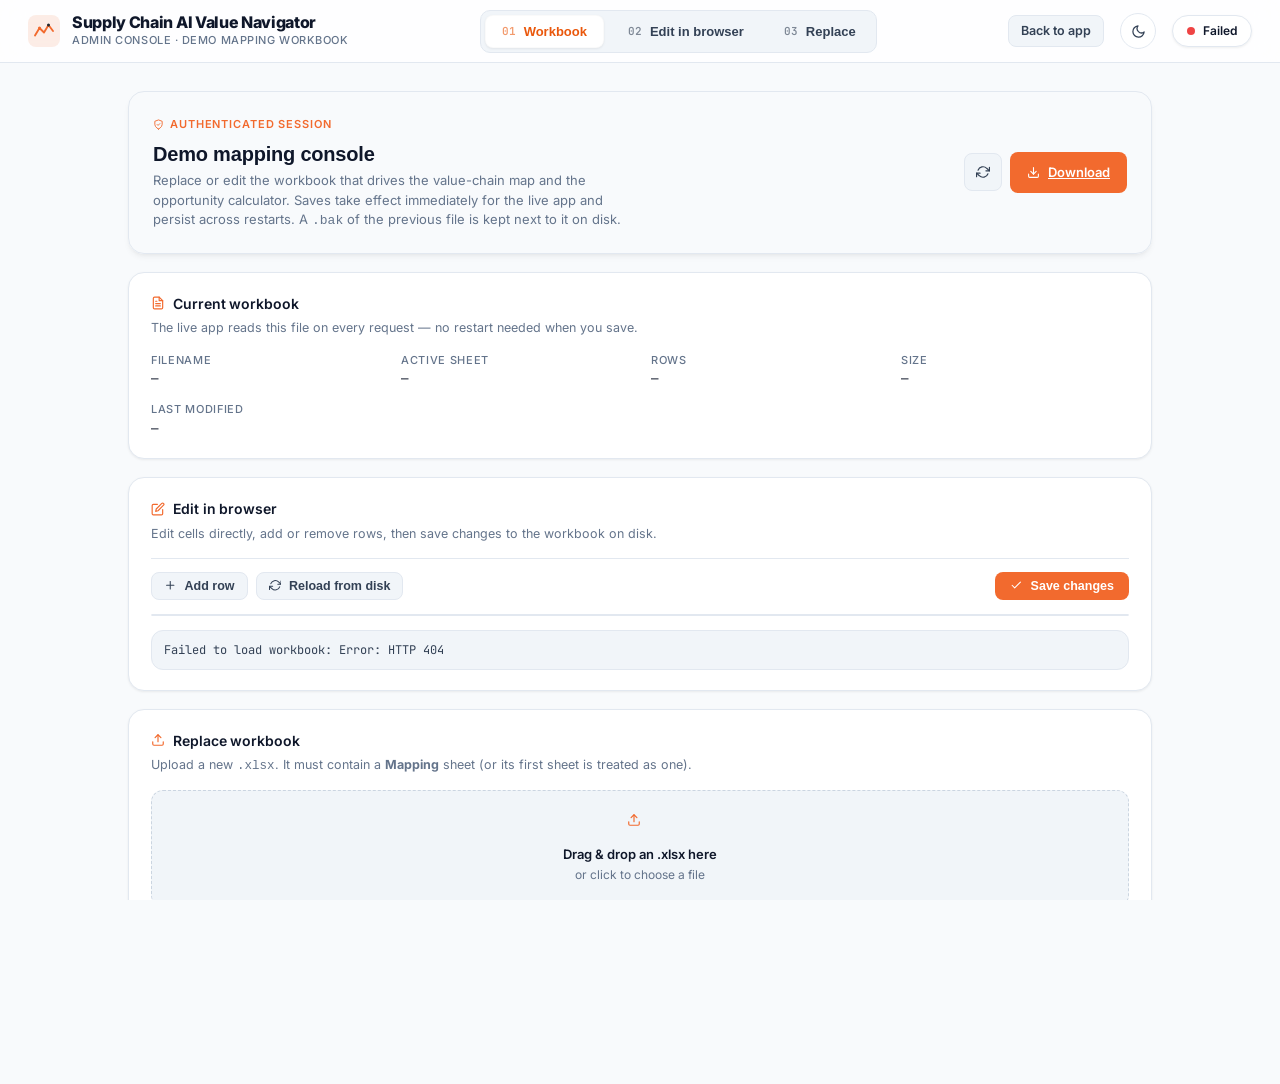
==== static/admin.html @ 7d5e6d17 "feat: add admin console to update workbook" ====
<!doctype html>
<html lang="en">
    <head>
        <meta charset="utf-8" />
        <meta name="viewport" content="width=device-width,initial-scale=1" />
        <title>Admin · Demo Mapping Console</title>
        <link rel="preconnect" href="https://fonts.googleapis.com" />
        <link rel="preconnect" href="https://fonts.gstatic.com" crossorigin />
        <link
            href="https://fonts.googleapis.com/css2?family=Inter:wght@400;500;600;700&family=JetBrains+Mono:wght@400;500&display=swap"
            rel="stylesheet"
        />
        <link rel="stylesheet" href="/static/styles.css" />
        <!-- Bootstrap the theme before any paint so there's no flash -->
        <script>
            (function () {
                try {
                    const t = localStorage.getItem("theme.v1");
                    document.documentElement.setAttribute(
                        "data-theme",
                        t === "dark" ? "dark" : "light",
                    );
                } catch (_) {
                    document.documentElement.setAttribute("data-theme", "light");
                }
            })();
        </script>
        <style>
            /* Admin console layout — uses the global tokens from styles.css */
            body {
                overflow: auto;
            }

            .admin-wrap {
                max-width: 1080px;
                margin: 28px auto 64px;
                padding: 0 28px;
                display: flex;
                flex-direction: column;
                gap: 18px;
            }

            .admin-hero {
                background: var(--kpi-hero-grad);
                border: 1px solid var(--border);
                border-radius: var(--radius-lg);
                box-shadow: var(--shadow-md);
                padding: 22px 24px;
                display: grid;
                grid-template-columns: 1fr auto;
                gap: 16px;
                align-items: center;
            }
            .admin-hero .eyebrow {
                font-size: 11px;
                font-weight: 600;
                letter-spacing: 0.08em;
                text-transform: uppercase;
                color: var(--accent);
                display: inline-flex;
                align-items: center;
                gap: 6px;
            }
            .admin-hero h1 {
                margin: 4px 0 2px;
                font-size: 20px;
                font-weight: 600;
                letter-spacing: -0.01em;
                color: var(--text);
            }
            .admin-hero p {
                margin: 0;
                color: var(--text-mute);
                font-size: 13px;
                max-width: 60ch;
            }
            .admin-hero .hero-actions {
                display: flex;
                gap: 8px;
                align-items: center;
            }

            .card {
                background: var(--surface);
                border: 1px solid var(--border);
                border-radius: var(--radius-lg);
                box-shadow: var(--shadow-sm);
                padding: 20px 22px;
                display: flex;
                flex-direction: column;
                gap: 14px;
            }
            .card-head {
                display: flex;
                align-items: flex-start;
                justify-content: space-between;
                gap: 16px;
            }
            .card-head .title {
                display: inline-flex;
                align-items: center;
                gap: 8px;
                font-size: 14px;
                font-weight: 600;
                color: var(--text);
                letter-spacing: -0.005em;
            }
            .card-head .title .icon {
                width: 14px;
                height: 14px;
                color: var(--accent);
            }
            .card-head .sub {
                margin: 4px 0 0;
                font-size: 12.5px;
                color: var(--text-mute);
                max-width: 70ch;
            }
            .card-head .head-actions {
                display: inline-flex;
                gap: 6px;
                align-items: center;
                flex-shrink: 0;
            }

            /* Status card — file meta in a clean key/value grid */
            .meta-grid {
                display: grid;
                grid-template-columns: repeat(2, minmax(0, 1fr));
                gap: 12px 22px;
                font-size: 13px;
            }
            @media (min-width: 720px) {
                .meta-grid {
                    grid-template-columns: repeat(4, minmax(0, 1fr));
                }
            }
            .meta-grid > div {
                display: flex;
                flex-direction: column;
                gap: 2px;
                min-width: 0;
            }
            .meta-grid dt {
                margin: 0;
                font-size: 11px;
                color: var(--text-mute);
                text-transform: uppercase;
                letter-spacing: 0.06em;
                font-weight: 500;
            }
            .meta-grid dd {
                margin: 0;
                color: var(--text);
                font-family: "JetBrains Mono", monospace;
                font-size: 12.5px;
                word-break: break-all;
            }

            /* Pills (Saved / Failed / Unsaved …) */
            .pill {
                display: inline-flex;
                align-items: center;
                gap: 6px;
                padding: 3px 10px;
                border-radius: 999px;
                font-size: 11.5px;
                font-weight: 500;
                border: 1px solid transparent;
            }
            .pill.ok {
                background: var(--green-soft);
                color: var(--green);
                border-color: var(--green-border);
            }
            .pill.err {
                background: var(--red-soft);
                color: var(--red);
                border-color: var(--red-border);
            }
            .pill.warn {
                background: var(--amber-soft);
                color: var(--amber);
                border-color: var(--amber-border);
            }

            /* Log line */
            .log {
                background: var(--surface-2);
                border: 1px solid var(--border);
                border-radius: var(--radius);
                padding: 10px 12px;
                font-family: "JetBrains Mono", monospace;
                font-size: 12px;
                color: var(--text-soft);
                white-space: pre-wrap;
                min-height: 36px;
                max-height: 240px;
                overflow: auto;
            }

            /* Sheet tabs in the editor */
            .sheet-tabs {
                display: flex;
                gap: 4px;
                flex-wrap: wrap;
                border-bottom: 1px solid var(--border);
                padding-bottom: 0;
                margin-bottom: -1px;
            }
            .sheet-tab {
                appearance: none;
                cursor: pointer;
                background: transparent;
                border: 1px solid transparent;
                border-bottom: 0;
                color: var(--text-soft);
                padding: 7px 14px;
                border-top-left-radius: var(--radius);
                border-top-right-radius: var(--radius);
                font: inherit;
                font-size: 12.5px;
                font-weight: 500;
                position: relative;
                top: 1px;
                transition:
                    color 0.12s,
                    background 0.12s,
                    border-color 0.12s;
            }
            .sheet-tab:hover {
                color: var(--text);
                background: var(--surface-2);
            }
            .sheet-tab.active {
                color: var(--text);
                background: var(--surface);
                border-color: var(--border);
                border-bottom: 1px solid var(--surface);
                font-weight: 600;
            }

            /* Editor toolbar */
            .editor-toolbar {
                display: flex;
                gap: 8px;
                align-items: center;
                flex-wrap: wrap;
            }
            .editor-toolbar .spacer {
                flex: 1 1 auto;
            }

            /* Editor table */
            .editor-wrap {
                max-height: 480px;
                overflow: auto;
                border: 1px solid var(--border);
                border-radius: var(--radius);
                background: var(--surface);
            }
            .editor-table {
                border-collapse: separate;
                border-spacing: 0;
                width: 100%;
                font-size: 12.5px;
            }
            .editor-table thead th {
                position: sticky;
                top: 0;
                background: var(--surface-2);
                border-bottom: 1px solid var(--border);
                padding: 8px 10px;
                text-align: left;
                font-weight: 600;
                color: var(--text);
                white-space: nowrap;
                font-size: 11.5px;
                text-transform: uppercase;
                letter-spacing: 0.05em;
                z-index: 1;
            }
            .editor-table th.row-act,
            .editor-table td.row-act {
                width: 42px;
                text-align: center;
                position: sticky;
                left: 0;
                background: var(--surface-2);
                z-index: 2;
                border-right: 1px solid var(--border);
            }
            .editor-table tbody td.row-act {
                background: var(--surface);
            }
            .editor-table tbody tr:hover td.row-act {
                background: var(--surface-2);
            }
            .editor-table tbody tr:nth-child(even) td:not(.row-act) {
                background: color-mix(in srgb, var(--surface-2) 55%, transparent);
            }
            .editor-table td {
                border-bottom: 1px solid var(--border);
                padding: 0;
                vertical-align: top;
            }
            .editor-table td input,
            .editor-table td textarea {
                width: 100%;
                border: 0;
                background: transparent;
                color: var(--text);
                padding: 8px 10px;
                font: inherit;
                outline: 0;
                resize: vertical;
                min-height: 32px;
            }
            .editor-table td textarea {
                line-height: 1.4;
            }
            .editor-table td input:focus,
            .editor-table td textarea:focus {
                background: var(--accent-soft);
                box-shadow: inset 0 0 0 1px var(--accent-soft-2);
            }
            .editor-table tbody tr.dirty td:not(.row-act) {
                box-shadow: inset 2px 0 0 var(--accent);
            }
            .editor-empty {
                padding: 28px;
                text-align: center;
                color: var(--text-mute);
                font-size: 13px;
            }

            .del-row {
                background: transparent;
                border: 0;
                color: var(--text-mute);
                cursor: pointer;
                line-height: 0;
                padding: 5px;
                border-radius: 6px;
                transition:
                    color 0.12s,
                    background 0.12s;
            }
            .del-row:hover {
                color: var(--red);
                background: var(--red-soft);
            }

            /* Drop zone */
            .drop {
                border: 1.5px dashed var(--border-strong);
                border-radius: var(--radius);
                background: var(--surface-2);
                padding: 22px 18px;
                text-align: center;
                color: var(--text-soft);
                cursor: pointer;
                display: block;
                transition:
                    background 0.15s,
                    border-color 0.15s,
                    color 0.15s;
            }
            .drop:hover {
                border-color: var(--accent-soft-2);
                background: var(--accent-soft);
                color: var(--text);
            }
            .drop.drag {
                background: var(--accent-soft);
                border-color: var(--accent);
                color: var(--text);
            }
            .drop .drop-icon {
                width: 26px;
                height: 26px;
                color: var(--accent);
                margin: 0 auto 6px;
                display: block;
            }
            .drop .drop-title {
                font-weight: 600;
                color: var(--text);
                font-size: 13px;
            }
            .drop .drop-sub {
                font-size: 12px;
                color: var(--text-mute);
                margin-top: 2px;
            }
            .drop .file-chip {
                margin-top: 10px;
                display: inline-flex;
                align-items: center;
                gap: 6px;
                padding: 4px 10px;
                background: var(--surface);
                border: 1px solid var(--border);
                border-radius: 999px;
                font-family: "JetBrains Mono", monospace;
                font-size: 11.5px;
                color: var(--text);
            }
            .drop input[type="file"] {
                position: absolute;
                width: 1px;
                height: 1px;
                overflow: hidden;
                opacity: 0;
                pointer-events: none;
            }
        </style>
    </head>

    <body>
        <header class="topbar">
            <div class="brand">
                <div class="logo-mark" aria-hidden="true">
                    <svg viewBox="0 0 32 32" fill="none">
                        <path
                            d="M4 22 L10 12 L16 18 L22 8 L28 16"
                            stroke="#F26A2E"
                            stroke-width="2.5"
                            stroke-linecap="round"
                            stroke-linejoin="round"
                        />
                        <circle cx="10" cy="12" r="2" fill="#F26A2E" />
                        <circle cx="22" cy="8" r="2" fill="#1F2933" />
                    </svg>
                </div>
                <div class="brand-text">
                    <div class="brand-title">
                        Supply Chain AI Value Navigator
                    </div>
                    <div class="brand-subtitle">
                        Admin console · Demo mapping workbook
                    </div>
                </div>
            </div>
            <nav class="tabs" role="tablist" aria-label="Admin sections">
                <button
                    class="tab active"
                    data-jump="status-card"
                    role="tab"
                    aria-selected="true"
                    type="button"
                >
                    <span class="tab-num">01</span>
                    <span class="tab-label">Workbook</span>
                </button>
                <button
                    class="tab"
                    data-jump="editor-card"
                    role="tab"
                    aria-selected="false"
                    type="button"
                >
                    <span class="tab-num">02</span>
                    <span class="tab-label">Edit in browser</span>
                </button>
                <button
                    class="tab"
                    data-jump="upload-card"
                    role="tab"
                    aria-selected="false"
                    type="button"
                >
                    <span class="tab-num">03</span>
                    <span class="tab-label">Replace</span>
                </button>
            </nav>
            <div class="topbar-meta">
                <a
                    class="btn btn-ghost"
                    href="/"
                    title="Back to app"
                    style="padding: 6px 12px; font-size: 12.5px; text-decoration: none;"
                    >Back to app</a
                >
                <button
                    id="theme-toggle"
                    class="theme-toggle"
                    type="button"
                    title="Switch theme"
                    aria-label="Switch theme"
                ></button>
                <div id="status-pill" class="status-pill status-loading">
                    <span class="status-dot"></span
                    ><span id="status-text">Loading…</span>
                </div>
            </div>
        </header>

        <div class="admin-wrap">
            <!-- Hero -->
            <section class="admin-hero">
                <div>
                    <div class="eyebrow" id="hero-eyebrow">
                        <span data-aicon="shieldCheck"></span>
                        Authenticated session
                    </div>
                    <h1>Demo mapping console</h1>
                    <p>
                        Replace or edit the workbook that drives the value-chain
                        map and the opportunity calculator. Saves take effect
                        immediately for the live app and persist across
                        restarts. A <code>.bak</code> of the previous file is
                        kept next to it on disk.
                    </p>
                </div>
                <div class="hero-actions">
                    <button
                        class="btn btn-ghost btn-icon"
                        id="refresh-btn"
                        title="Refresh workbook status"
                        aria-label="Refresh"
                        type="button"
                        data-aicon-btn="refresh"
                    ></button>
                    <a
                        class="btn btn-primary"
                        id="download-btn"
                        href=""
                        download
                    >
                        <span data-aicon="download"></span>
                        Download
                    </a>
                </div>
            </section>

            <!-- Workbook status -->
            <section class="card" id="status-card">
                <div class="card-head">
                    <div>
                        <div class="title">
                            <span data-aicon="fileText"></span> Current workbook
                        </div>
                        <p class="sub">
                            The live app reads this file on every request — no
                            restart needed when you save.
                        </p>
                    </div>
                </div>
                <dl class="meta-grid" id="meta">
                    <div><dt>Filename</dt><dd id="m-name">—</dd></div>
                    <div><dt>Active sheet</dt><dd id="m-sheet">—</dd></div>
                    <div><dt>Rows</dt><dd id="m-rows">—</dd></div>
                    <div><dt>Size</dt><dd id="m-size">—</dd></div>
                    <div style="grid-column: 1 / -1">
                        <dt>Last modified</dt>
                        <dd id="m-mtime">—</dd>
                    </div>
                </dl>
            </section>

            <!-- In-browser editor -->
            <section class="card" id="editor-card">
                <div class="card-head">
                    <div>
                        <div class="title">
                            <span data-aicon="edit"></span> Edit in browser
                        </div>
                        <p class="sub">
                            Edit cells directly, add or remove rows, then save
                            changes to the workbook on disk.
                        </p>
                    </div>
                    <div class="head-actions">
                        <span id="dirty-pill"></span>
                        <span id="save-pill"></span>
                    </div>
                </div>

                <div class="sheet-tabs" id="editor-tabs" role="tablist"></div>

                <div class="editor-toolbar">
                    <button
                        class="btn btn-ghost"
                        id="add-row-btn"
                        type="button"
                        style="padding: 6px 12px; font-size: 12.5px"
                    >
                        <span data-aicon="plus"></span> Add row
                    </button>
                    <button
                        class="btn btn-ghost"
                        id="reload-data-btn"
                        type="button"
                        style="padding: 6px 12px; font-size: 12.5px"
                    >
                        <span data-aicon="refresh"></span> Reload from disk
                    </button>
                    <span class="spacer"></span>
                    <button
                        class="btn btn-primary"
                        id="save-edits-btn"
                        type="button"
                        disabled
                        style="padding: 6px 14px; font-size: 12.5px"
                    >
                        <span data-aicon="check"></span> Save changes
                    </button>
                </div>

                <div class="editor-wrap">
                    <table class="editor-table" id="editor-table">
                        <thead>
                            <tr id="editor-head"></tr>
                        </thead>
                        <tbody id="editor-body"></tbody>
                    </table>
                </div>

                <div class="log" id="edit-log" aria-live="polite">Loading…</div>
            </section>

            <!-- Replace workbook -->
            <section class="card" id="upload-card">
                <div class="card-head">
                    <div>
                        <div class="title">
                            <span data-aicon="upload"></span> Replace workbook
                        </div>
                        <p class="sub">
                            Upload a new <code>.xlsx</code>. It must contain a
                            <strong>Mapping</strong> sheet (or its first sheet
                            is treated as one).
                        </p>
                    </div>
                </div>
                <form id="upload-form">
                    <label class="drop" id="drop">
                        <span class="drop-icon" data-aicon="upload" data-aicon-size="26"></span>
                        <div class="drop-title">
                            Drag &amp; drop an .xlsx here
                        </div>
                        <div class="drop-sub">or click to choose a file</div>
                        <div
                            id="file-chip"
                            class="file-chip"
                            style="display: none"
                        ></div>
                        <input
                            id="file"
                            name="file"
                            type="file"
                            accept=".xlsx,application/vnd.openxmlformats-officedocument.spreadsheetml.sheet"
                            required
                        />
                    </label>
                    <div
                        class="editor-toolbar"
                        style="margin-top: 12px"
                    >
                        <span class="spacer"></span>
                        <span id="upload-pill"></span>
                        <button
                            class="btn btn-primary"
                            id="submit-btn"
                            type="submit"
                            disabled
                            style="padding: 6px 14px; font-size: 12.5px"
                        >
                            <span data-aicon="upload"></span>
                            Upload &amp; replace
                        </button>
                    </div>
                </form>
                <div class="log" id="upload-log" aria-live="polite">Ready.</div>
            </section>
        </div>

        <script>
            // -- Inline icon set (subset of the main app's Lucide-style pack) --
            const ICONS = {
                fileText:
                    '<path d="M14 2H6a2 2 0 0 0-2 2v16a2 2 0 0 0 2 2h12a2 2 0 0 0 2-2V8z"/><polyline points="14 2 14 8 20 8"/><line x1="16" y1="13" x2="8" y2="13"/><line x1="16" y1="17" x2="8" y2="17"/><polyline points="10 9 9 9 8 9"/>',
                edit: '<path d="M11 4H4a2 2 0 0 0-2 2v14a2 2 0 0 0 2 2h14a2 2 0 0 0 2-2v-7"/><path d="M18.5 2.5a2.121 2.121 0 0 1 3 3L12 15l-4 1 1-4 9.5-9.5z"/>',
                upload: '<path d="M21 15v4a2 2 0 0 1-2 2H5a2 2 0 0 1-2-2v-4"/><polyline points="17 8 12 3 7 8"/><line x1="12" y1="3" x2="12" y2="15"/>',
                download:
                    '<path d="M21 15v4a2 2 0 0 1-2 2H5a2 2 0 0 1-2-2v-4"/><polyline points="7 10 12 15 17 10"/><line x1="12" y1="15" x2="12" y2="3"/>',
                refresh:
                    '<polyline points="23 4 23 10 17 10"/><polyline points="1 20 1 14 7 14"/><path d="M3.51 9a9 9 0 0 1 14.85-3.36L23 10M1 14l4.64 4.36A9 9 0 0 0 20.49 15"/>',
                plus: '<line x1="12" y1="5" x2="12" y2="19"/><line x1="5" y1="12" x2="19" y2="12"/>',
                check: '<polyline points="20 6 9 17 4 12"/>',
                trash:
                    '<polyline points="3 6 5 6 21 6"/><path d="M19 6l-1 14a2 2 0 0 1-2 2H8a2 2 0 0 1-2-2L5 6"/><path d="M10 11v6M14 11v6"/><path d="M9 6V4a2 2 0 0 1 2-2h2a2 2 0 0 1 2 2v2"/>',
                shieldCheck:
                    '<path d="M12 22s8-4 8-10V5l-8-3-8 3v7c0 6 8 10 8 10z"/><polyline points="9 12 11 14 15 10"/>',
                sun: '<circle cx="12" cy="12" r="4"/><path d="M12 2v2"/><path d="M12 20v2"/><path d="M4.93 4.93l1.41 1.41"/><path d="M17.66 17.66l1.41 1.41"/><path d="M2 12h2"/><path d="M20 12h2"/><path d="M6.34 17.66l-1.41 1.41"/><path d="M19.07 4.93l-1.41 1.41"/>',
                moon: '<path d="M21 12.79A9 9 0 1 1 11.21 3 7 7 0 0 0 21 12.79z"/>',
            };
            function iconHTML(name, size = 14) {
                const inner = ICONS[name] || "";
                return `<svg width="${size}" height="${size}" viewBox="0 0 24 24" fill="none" stroke="currentColor" stroke-width="2" stroke-linecap="round" stroke-linejoin="round">${inner}</svg>`;
            }
            // Decorate static icons in the markup
            document.querySelectorAll("[data-aicon]").forEach((el) => {
                const size = parseInt(el.dataset.aiconSize || "14", 10);
                el.classList.add("icon");
                el.innerHTML = iconHTML(el.dataset.aicon, size);
            });
            document.querySelectorAll("[data-aicon-btn]").forEach((el) => {
                el.innerHTML = iconHTML(el.dataset.aiconBtn, 14);
            });

            // -- Theme toggle (mirrors the main app's behaviour) --
            (function setupThemeToggle() {
                const btn = document.getElementById("theme-toggle");
                const paint = () => {
                    const isDark =
                        document.documentElement.getAttribute("data-theme") ===
                        "dark";
                    btn.innerHTML = iconHTML(isDark ? "sun" : "moon", 15);
                    btn.title = isDark
                        ? "Switch to light theme"
                        : "Switch to dark theme";
                    btn.setAttribute("aria-label", btn.title);
                };
                btn.addEventListener("click", () => {
                    const cur =
                        document.documentElement.getAttribute("data-theme") ||
                        "light";
                    const next = cur === "dark" ? "light" : "dark";
                    document.documentElement.setAttribute("data-theme", next);
                    try {
                        localStorage.setItem("theme.v1", next);
                    } catch (_) {
                        /* ignore */
                    }
                    paint();
                });
                paint();
            })();

            // -- Top-nav "jump to section" buttons + scroll-spy --
            (function setupNavTabs() {
                const tabs = Array.from(document.querySelectorAll(".tab[data-jump]"));
                tabs.forEach((tab) => {
                    tab.addEventListener("click", () => {
                        const target = document.getElementById(tab.dataset.jump);
                        if (!target) return;
                        target.scrollIntoView({
                            behavior: "smooth",
                            block: "start",
                        });
                    });
                });
                // Highlight whichever section is currently near the top
                const sections = tabs
                    .map((t) => ({
                        tab: t,
                        el: document.getElementById(t.dataset.jump),
                    }))
                    .filter((s) => s.el);
                const obs = new IntersectionObserver(
                    (entries) => {
                        entries.forEach((e) => {
                            if (!e.isIntersecting) return;
                            sections.forEach((s) => {
                                const on = s.el === e.target;
                                s.tab.classList.toggle("active", on);
                                s.tab.setAttribute(
                                    "aria-selected",
                                    on ? "true" : "false",
                                );
                            });
                        });
                    },
                    { rootMargin: "-30% 0px -60% 0px", threshold: 0 },
                );
                sections.forEach((s) => obs.observe(s.el));
            })();

            // -- Shared helpers --
            const BASE = location.pathname.replace(/\/+$/, "");
            const $ = (id) => document.getElementById(id);

            function setPill(elId, kind, msg) {
                const el = $(elId);
                if (!kind) {
                    el.textContent = "";
                    el.className = "";
                    return;
                }
                el.className = "pill " + kind;
                el.textContent = msg;
            }

            function setStatusPill(kind, text) {
                const p = $("status-pill");
                p.classList.remove(
                    "status-loading",
                    "status-ready",
                    "status-manual",
                    "status-error",
                );
                p.classList.add("status-" + kind);
                $("status-text").textContent = text;
            }

            // -- Status card --
            async function loadStatus() {
                setStatusPill("loading", "Loading…");
                try {
                    const res = await fetch(BASE + "/status", {
                        credentials: "same-origin",
                    });
                    if (!res.ok) throw new Error("HTTP " + res.status);
                    const j = await res.json();
                    $("m-name").textContent = j.filename || "—";
                    $("m-sheet").textContent = j.sheet || "—";
                    $("m-rows").textContent = j.row_count ?? "—";
                    $("m-size").textContent =
                        j.size_bytes != null
                            ? j.size_bytes.toLocaleString() + " bytes"
                            : "—";
                    $("m-mtime").textContent = j.modified_iso || "—";
                    $("download-btn").href = BASE + "/download";
                    setStatusPill(
                        j.present ? "ready" : "error",
                        j.present
                            ? "Workbook loaded · " + (j.row_count ?? "?") + " rows"
                            : "Workbook missing",
                    );
                } catch (e) {
                    setStatusPill("error", "Failed");
                }
            }

            // -- Upload card --
            (function setupUpload() {
                const drop = $("drop"),
                    file = $("file"),
                    submit = $("submit-btn"),
                    chip = $("file-chip");

                function updateChip() {
                    if (file.files.length) {
                        chip.style.display = "inline-flex";
                        chip.textContent =
                            file.files[0].name +
                            " · " +
                            file.files[0].size.toLocaleString() +
                            " B";
                        submit.disabled = false;
                    } else {
                        chip.style.display = "none";
                        submit.disabled = true;
                    }
                }
                file.addEventListener("change", updateChip);

                ["dragenter", "dragover"].forEach((ev) =>
                    drop.addEventListener(ev, (e) => {
                        e.preventDefault();
                        drop.classList.add("drag");
                    }),
                );
                ["dragleave", "drop"].forEach((ev) =>
                    drop.addEventListener(ev, (e) => {
                        e.preventDefault();
                        drop.classList.remove("drag");
                    }),
                );
                drop.addEventListener("drop", (e) => {
                    if (e.dataTransfer.files && e.dataTransfer.files.length) {
                        file.files = e.dataTransfer.files;
                        updateChip();
                    }
                });

                $("upload-form").addEventListener("submit", async (e) => {
                    e.preventDefault();
                    if (!file.files.length) return;
                    submit.disabled = true;
                    setPill("upload-pill", null);
                    $("upload-log").textContent =
                        "Uploading " +
                        file.files[0].name +
                        " (" +
                        file.files[0].size.toLocaleString() +
                        " bytes)…";
                    const fd = new FormData();
                    fd.append("file", file.files[0]);
                    try {
                        const res = await fetch(BASE + "/upload", {
                            method: "POST",
                            body: fd,
                            credentials: "same-origin",
                        });
                        const j = await res.json().catch(() => ({}));
                        if (!res.ok || !j.ok) {
                            setPill("upload-pill", "err", "Failed");
                            $("upload-log").textContent =
                                "Upload rejected: " +
                                (j.detail || j.error || "HTTP " + res.status);
                        } else {
                            setPill("upload-pill", "ok", "Replaced");
                            $("upload-log").textContent =
                                "OK. Workbook replaced. Sheet: " +
                                j.sheet +
                                ". Rows: " +
                                j.row_count +
                                ". Backup: " +
                                (j.backup || "(none)");
                            await loadStatus();
                            await loadData();
                            file.value = "";
                            updateChip();
                        }
                    } catch (err) {
                        setPill("upload-pill", "err", "Failed");
                        $("upload-log").textContent = "Network error: " + err;
                    } finally {
                        submit.disabled = !file.files.length;
                    }
                });
            })();

            // -- In-browser editor --
            const state = { sheets: {}, names: [], active: null, dirty: false };
            const elog = (msg) => {
                $("edit-log").textContent = msg;
            };
            const setDirty = (v) => {
                state.dirty = v;
                if (v) {
                    setPill("dirty-pill", "warn", "Unsaved changes");
                } else {
                    setPill("dirty-pill", null);
                }
                $("save-edits-btn").disabled = !v;
            };

            function renderTabs() {
                const host = $("editor-tabs");
                host.innerHTML = "";
                state.names.forEach((name) => {
                    const b = document.createElement("button");
                    b.type = "button";
                    b.className =
                        "sheet-tab" + (name === state.active ? " active" : "");
                    const sheet = state.sheets[name];
                    const count = sheet ? sheet.rows.length : 0;
                    b.innerHTML =
                        name +
                        ' <span style="color:var(--text-mute);font-weight:500">· ' +
                        count +
                        "</span>";
                    b.addEventListener("click", () => {
                        state.active = name;
                        renderTabs();
                        renderTable();
                    });
                    host.appendChild(b);
                });
            }

            function renderTable() {
                const sheet = state.sheets[state.active];
                const head = $("editor-head");
                const body = $("editor-body");
                head.innerHTML = "";
                body.innerHTML = "";
                if (!sheet) {
                    body.innerHTML =
                        '<tr><td class="editor-empty" colspan="99">No sheet selected.</td></tr>';
                    return;
                }
                const act = document.createElement("th");
                act.className = "row-act";
                head.appendChild(act);
                sheet.columns.forEach((c) => {
                    const th = document.createElement("th");
                    th.textContent = c;
                    head.appendChild(th);
                });
                if (!sheet.rows.length) {
                    body.innerHTML =
                        '<tr><td class="editor-empty" colspan="' +
                        (sheet.columns.length + 1) +
                        '">Empty sheet. Click <strong>Add row</strong> to get started.</td></tr>';
                    return;
                }
                sheet.rows.forEach((row, ri) => {
                    const tr = document.createElement("tr");
                    const td0 = document.createElement("td");
                    td0.className = "row-act";
                    const del = document.createElement("button");
                    del.type = "button";
                    del.className = "del-row";
                    del.title = "Delete row";
                    del.innerHTML = iconHTML("trash", 14);
                    del.addEventListener("click", () => {
                        sheet.rows.splice(ri, 1);
                        setDirty(true);
                        renderTable();
                        renderTabs();
                    });
                    td0.appendChild(del);
                    tr.appendChild(td0);

                    sheet.columns.forEach((_c, ci) => {
                        const td = document.createElement("td");
                        const value = row[ci] == null ? "" : String(row[ci]);
                        const long =
                            value.length > 60 || value.includes("\n");
                        const input = document.createElement(
                            long ? "textarea" : "input",
                        );
                        if (!long) input.type = "text";
                        input.value = value;
                        input.addEventListener("input", () => {
                            row[ci] = input.value;
                            tr.classList.add("dirty");
                            setDirty(true);
                        });
                        td.appendChild(input);
                        tr.appendChild(td);
                    });
                    body.appendChild(tr);
                });
            }

            async function loadData() {
                elog("Loading workbook…");
                setPill("save-pill", null);
                try {
                    const res = await fetch(BASE + "/data", {
                        credentials: "same-origin",
                    });
                    if (!res.ok) throw new Error("HTTP " + res.status);
                    const j = await res.json();
                    state.names = j.sheet_names || [];
                    state.sheets = j.sheets || {};
                    state.active = state.names[0] || null;
                    setDirty(false);
                    renderTabs();
                    renderTable();
                    const total = state.names.reduce(
                        (n, k) => n + (state.sheets[k]?.rows.length || 0),
                        0,
                    );
                    elog(
                        "Loaded " +
                            state.names.length +
                            " sheet(s), " +
                            total +
                            " total rows.",
                    );
                } catch (e) {
                    elog("Failed to load workbook: " + e);
                }
            }

            $("add-row-btn").addEventListener("click", () => {
                const sheet = state.sheets[state.active];
                if (!sheet) return;
                sheet.rows.push(sheet.columns.map(() => ""));
                setDirty(true);
                renderTable();
                renderTabs();
                const w = $("editor-table").parentElement;
                w.scrollTop = w.scrollHeight;
            });

            $("reload-data-btn").addEventListener("click", () => {
                if (
                    state.dirty &&
                    !confirm(
                        "Discard unsaved changes and reload from disk?",
                    )
                )
                    return;
                loadData();
            });

            $("save-edits-btn").addEventListener("click", async () => {
                if (!state.dirty) return;
                const btn = $("save-edits-btn");
                btn.disabled = true;
                setPill("save-pill", null);
                elog("Saving…");
                const payload = { sheets: {} };
                state.names.forEach((n) => {
                    if (state.sheets[n]) payload.sheets[n] = state.sheets[n];
                });
                try {
                    const res = await fetch(BASE + "/save", {
                        method: "POST",
                        headers: { "Content-Type": "application/json" },
                        body: JSON.stringify(payload),
                        credentials: "same-origin",
                    });
                    const j = await res.json().catch(() => ({}));
                    if (!res.ok || !j.ok) {
                        setPill("save-pill", "err", "Failed");
                        elog(
                            "Save rejected: " +
                                (j.detail || j.error || "HTTP " + res.status),
                        );
                        btn.disabled = false;
                        return;
                    }
                    setPill("save-pill", "ok", "Saved");
                    elog(
                        "Saved. " +
                            j.sheet_count +
                            " sheet(s), " +
                            j.row_count +
                            " rows. Backup: " +
                            (j.backup || "(none)"),
                    );
                    setDirty(false);
                    document
                        .querySelectorAll("#editor-body tr.dirty")
                        .forEach((tr) => tr.classList.remove("dirty"));
                    loadStatus();
                } catch (err) {
                    setPill("save-pill", "err", "Failed");
                    elog("Network error: " + err);
                    btn.disabled = false;
                }
            });

            $("refresh-btn").addEventListener("click", loadStatus);

            // Initial paint
            loadStatus();
            loadData();
        </script>
    </body>
</html>
---- static/styles.css ----
/* =====================================================================
   Supply Chain AI Value Navigator — Premium Modern SaaS Theme
   ===================================================================== */

:root {
    /* Color Palette (Harmonious Slate + Vibrant Warm Orange Accent) */
    --bg: #f8fafc;
    --surface: #ffffff;
    --surface-2: #f1f5f9;
    --surface-3: #e2e8f0;
    --text: #0f172a;
    --text-soft: #334155;
    --text-mute: #64748b;
    --border: #e2e8f0;
    --border-strong: #cbd5e1;
    --accent: #f26a2e; /* Gramener/Straive warm orange */
    --accent-soft: rgba(242, 106, 46, 0.06);
    --accent-soft-2: rgba(242, 106, 46, 0.12);
    --accent-strong: #ea580c;

    /* Support Colors */
    --green: #10b981;
    --green-soft: rgba(16, 185, 129, 0.08);
    --green-border: rgba(16, 185, 129, 0.2);
    --blue: #3b82f6;
    --blue-soft: rgba(59, 130, 246, 0.08);
    --blue-border: rgba(59, 130, 246, 0.2);
    --purple: #8b5cf6;
    --purple-soft: rgba(139, 92, 246, 0.08);
    --purple-border: rgba(139, 92, 246, 0.2);
    --amber: #f59e0b;
    --amber-soft: rgba(245, 158, 11, 0.08);
    --amber-border: rgba(245, 158, 11, 0.2);
    --red: #ef4444;
    --red-soft: rgba(239, 68, 68, 0.08);
    --red-border: rgba(239, 68, 68, 0.2);

    /* Banner Colors */
    --banner-error-fg: #991b1b;
    --banner-warn-fg: #92400e;
    --banner-info-fg: #1e40af;

    /* Shadow & Radius System */
    --shadow-sm: 0 1px 2px 0 rgba(0, 0, 0, 0.02), 0 1px 3px 0 rgba(0, 0, 0, 0.05);
    --shadow-md: 0 4px 6px -1px rgba(0, 0, 0, 0.05), 0 2px 4px -2px rgba(0, 0, 0, 0.05);
    --shadow-lg: 0 10px 15px -3px rgba(0, 0, 0, 0.05), 0 4px 6px -4px rgba(0, 0, 0, 0.05);
    --shadow-glow: 0 0 15px 2px rgba(242, 106, 46, 0.15);

    --radius-sm: 6px;
    --radius: 12px;
    --radius-lg: 16px;

    /* Typography */
    --font-heading: 'Plus Jakarta Sans', -apple-system, BlinkMacSystemFont, "Segoe UI", Roboto, sans-serif;
    --font-sans: 'Inter', -apple-system, BlinkMacSystemFont, "Segoe UI", Roboto, sans-serif;
    --font-mono: 'JetBrains Mono', monospace;

    /* Interactive variables */
    --sidebar-w: 320px;
    --detail-w: 420px;
    --tooltip-bg: rgba(255, 255, 255, 0.95);

    color-scheme: light;
    transition: background-color 0.2s, border-color 0.2s;
}

/* ===== Dark theme overrides ===== */
:root[data-theme="dark"] {
    --bg: #090d16;
    --surface: #111726;
    --surface-2: #1b2336;
    --surface-3: #2d3950;
    --text: #f8fafc;
    --text-soft: #cbd5e1;
    --text-mute: #94a3b8;
    --border: #202b3f;
    --border-strong: #334155;
    --accent: #f97316;
    --accent-soft: rgba(249, 115, 22, 0.12);
    --accent-soft-2: rgba(249, 115, 22, 0.24);
    --accent-strong: #fb923c;

    --green: #34d399;
    --green-soft: rgba(52, 211, 153, 0.12);
    --green-border: rgba(52, 211, 153, 0.25);
    --blue: #60a5fa;
    --blue-soft: rgba(96, 165, 250, 0.12);
    --blue-border: rgba(96, 165, 250, 0.25);
    --purple: #a78bfa;
    --purple-soft: rgba(167, 139, 250, 0.12);
    --purple-border: rgba(167, 139, 250, 0.25);
    --amber: #fbbf24;
    --amber-soft: rgba(251, 191, 36, 0.12);
    --amber-border: rgba(251, 191, 36, 0.25);
    --red: #f87171;
    --red-soft: rgba(248, 113, 113, 0.12);
    --red-border: rgba(248, 113, 113, 0.25);

    --banner-error-fg: #fca5a5;
    --banner-warn-fg: #fcd34d;
    --banner-info-fg: #93c5fd;

    --shadow-sm: 0 1px 2px 0 rgba(0, 0, 0, 0.3);
    --shadow-md: 0 4px 6px -1px rgba(0, 0, 0, 0.4), 0 2px 4px -2px rgba(0, 0, 0, 0.3);
    --shadow-lg: 0 10px 15px -3px rgba(0, 0, 0, 0.5), 0 4px 6px -4px rgba(0, 0, 0, 0.4);
    --shadow-glow: 0 0 20px 4px rgba(249, 115, 22, 0.18);
    --tooltip-bg: rgba(27, 35, 54, 0.95);

    color-scheme: dark;
}

/* ===== Base Layout ===== */
* {
    box-sizing: border-box;
    margin: 0;
    padding: 0;
}

html, body {
    height: 100%;
    overflow: hidden;
    background-color: var(--bg);
    color: var(--text);
    font-family: var(--font-sans);
    font-size: 14px;
    line-height: 1.5;
    -webkit-font-smoothing: antialiased;
}

h1, h2, h3, h4, h5, h6 {
    font-family: var(--font-heading);
    font-weight: 700;
    color: var(--text);
}

/* ===== Icons ===== */
.icon {
    display: inline-flex;
    align-items: center;
    justify-content: center;
    flex-shrink: 0;
    color: currentColor;
}
.icon svg {
    display: block;
    width: 1em;
    height: 1em;
}

/* ===== Header Bar ===== */
.topbar {
    display: flex;
    align-items: center;
    justify-content: space-between;
    height: 4.5rem;
    padding: 0 2rem;
    background: rgba(var(--surface-color, 255, 255, 255), 0.8);
    backdrop-filter: blur(12px);
    -webkit-backdrop-filter: blur(12px);
    border-bottom: 1px solid var(--border);
    position: relative;
    z-index: 50;
}
[data-theme="dark"] .topbar {
    background: rgba(17, 23, 38, 0.85);
}

.brand {
    display: flex;
    align-items: center;
    gap: 12px;
}

.logo-mark {
    width: 32px;
    height: 32px;
    display: flex;
    align-items: center;
    justify-content: center;
    background: var(--accent-soft-2);
    border-radius: 8px;
    padding: 4px;
}

.brand-title {
    font-size: 16px;
    font-weight: 800;
    letter-spacing: -0.02em;
    line-height: 1.2;
}

.brand-subtitle {
    font-size: 11px;
    color: var(--text-mute);
    font-weight: 500;
    text-transform: uppercase;
    letter-spacing: 0.05em;
}

/* Tabs Navigation */
.tabs {
    display: flex;
    gap: 8px;
    background: var(--surface-2);
    padding: 4px;
    border-radius: 10px;
    border: 1px solid var(--border);
}

.tab {
    display: inline-flex;
    align-items: center;
    gap: 8px;
    padding: 8px 16px;
    border: 0;
    background: transparent;
    color: var(--text-soft);
    font-weight: 600;
    font-size: 13px;
    cursor: pointer;
    border-radius: 8px;
    transition: all 0.15s ease;
}

.tab-num {
    font-family: var(--font-mono);
    font-size: 11px;
    opacity: 0.6;
}

.tab:hover {
    color: var(--text);
    background: rgba(255, 255, 255, 0.5);
}
[data-theme="dark"] .tab:hover {
    background: rgba(255, 255, 255, 0.05);
}

.tab.active {
    background: var(--surface);
    color: var(--accent-strong);
    box-shadow: var(--shadow-sm);
    border: 1px solid rgba(0, 0, 0, 0.02);
}

.topbar-meta {
    display: flex;
    align-items: center;
    gap: 16px;
}

/* Theme Toggle Button */
.theme-toggle {
    width: 36px;
    height: 36px;
    border-radius: 50%;
    border: 1px solid var(--border);
    background: var(--surface);
    cursor: pointer;
    display: flex;
    align-items: center;
    justify-content: center;
    color: var(--text-soft);
    transition: all 0.15s ease;
}

.theme-toggle:hover {
    background: var(--surface-2);
    color: var(--accent);
    transform: rotate(15deg);
}

/* Status Pill */
.status-pill {
    display: inline-flex;
    align-items: center;
    gap: 8px;
    padding: 6px 14px;
    border-radius: 99px;
    font-size: 12px;
    font-weight: 600;
    border: 1px solid var(--border);
    background: var(--surface);
    box-shadow: var(--shadow-sm);
}

.status-dot {
    width: 8px;
    height: 8px;
    border-radius: 50%;
    background: var(--text-mute);
}

.status-loading .status-dot {
    background: var(--amber);
    animation: pulse 1.5s infinite;
}

.status-ok .status-dot {
    background: var(--green);
}

.status-error .status-dot {
    background: var(--red);
}

@keyframes pulse {
    0% { opacity: 0.4; }
    50% { opacity: 1; }
    100% { opacity: 0.4; }
}

/* ===== Banner Host ===== */
#banner-host {
    position: relative;
    z-index: 45;
}
.banner {
    display: flex;
    align-items: center;
    justify-content: space-between;
    padding: 10px 2rem;
    font-size: 13px;
    font-weight: 500;
    border-bottom: 1px solid var(--border);
    animation: slideDown 0.25s ease-out;
}

.banner-info {
    background: var(--blue-soft);
    color: var(--banner-info-fg);
    border-color: var(--blue-border);
}

.banner-warn {
    background: var(--amber-soft);
    color: var(--banner-warn-fg);
    border-color: var(--amber-border);
}

.banner-error {
    background: var(--red-soft);
    color: var(--banner-error-fg);
    border-color: var(--red-border);
}

.banner-x {
    background: transparent;
    border: 0;
    font-size: 18px;
    cursor: pointer;
    font-weight: 700;
    color: currentColor;
    opacity: 0.7;
}
.banner-x:hover {
    opacity: 1;
}

@keyframes slideDown {
    from { transform: translateY(-100%); }
    to { transform: translateY(0); }
}

/* ===== Tab Panels ===== */
.tab-panel {
    display: none;
    height: calc(100vh - 7.5rem);
    position: relative;
}

.tab-panel.active {
    display: flex;
}

/* ===== Resizable Containers & Panes ===== */
.resizable-container {
    display: flex;
    height: 100%;
    position: relative;
    flex-shrink: 0;
    z-index: 10;
}

.rc-right {
    flex-direction: row-reverse;
}

.rc-left {
    flex-direction: row;
}

/* Resizer Drag bar */
.pane-resizer {
    position: absolute;
    top: 0;
    bottom: 0;
    width: 4px;
    cursor: col-resize;
    z-index: 20;
    background: transparent;
    transition: background-color 0.15s;
}

.pane-resizer-left {
    left: -2px;
}

.pane-resizer-right {
    right: -2px;
}

.pane-resizer:hover,
.pane-resizer.dragging {
    background-color: var(--accent);
    opacity: 0.8;
}

/* Collapsible Pane Headers */
.pane-header {
    display: flex;
    align-items: center;
    justify-content: space-between;
    height: 48px;
    border-bottom: 1px solid var(--border);
    margin: -24px -24px 16px -24px;
    padding: 12px 24px 8px 24px;
    position: sticky;
    top: -24px;
    z-index: 15;
    background: var(--surface);
}

.pane-toggle {
    background: var(--surface-2);
    border: 1px solid var(--border);
    width: 24px;
    height: 24px;
    border-radius: 6px;
    cursor: pointer;
    display: flex;
    align-items: center;
    justify-content: center;
    color: var(--text-soft);
    transition: all 0.15s ease;
}

.pane-toggle:hover {
    background: var(--accent-soft);
    color: var(--accent);
    border-color: var(--accent-soft-2);
}

.pane-collapsed {
    width: 40px !important;
    padding: 12px 6px !important;
    overflow: hidden !important;
    /* background: var(--surface-2) !important; */
    border-color: var(--border) !important;
}

.pane-collapsed > *:not(.pane-header):not(.pane-resizer) {
    display: none !important;
}

.pane-collapsed .pane-header {
    justify-content: center;
    border-bottom: 0;
    margin: 0;
    padding: 0;
    height: 100%;
    position: static;
}

.pane-collapsed .pane-resizer {
    pointer-events: none;
    opacity: 0;
}

.hidden {
    display: none;
}

/* ===== Sidebar Styling ===== */
.sidebar {
    width: var(--sidebar-w);
    height: 100%;
    background: var(--surface);
    border-right: 1px solid var(--border);
    padding: 24px;
    overflow-y: auto;
    display: flex;
    flex-direction: column;
    gap: 24px;
    box-shadow: var(--shadow-sm);
    transition: width 0.3s cubic-bezier(0.4, 0, 0.2, 1), padding 0.3s cubic-bezier(0.4, 0, 0.2, 1);
    overflow-x: hidden;
}

.rc-right .sidebar {
    border-right: 0;
    border-left: 1px solid var(--border);
}

.sidebar-heading {
    font-size: 11px;
    font-weight: 800;
    text-transform: uppercase;
    letter-spacing: 0.08em;
    color: var(--text-mute);
    margin-bottom: 14px;
    display: flex;
    align-items: center;
    gap: 6px;
}

.sidebar-section {
    padding-bottom: 18px;
    border-bottom: 1px dashed var(--border);
}
.sidebar-section:last-of-type {
    border-bottom: 0;
    padding-bottom: 0;
}

/* Field Controls */
.field {
    display: flex;
    flex-direction: column;
    gap: 6px;
    margin-bottom: 14px;
}
.field:last-child {
    margin-bottom: 0;
}

.field-label {
    font-size: 12px;
    font-weight: 700;
    color: var(--text-soft);
    display: flex;
    align-items: center;
    gap: 6px;
}
.field-label .icon {
    color: var(--text-mute);
}

input[type="text"],
input[type="number"],
select {
    width: 100%;
    padding: 10px 12px;
    border-radius: 8px;
    border: 1px solid var(--border);
    background-color: var(--bg);
    color: var(--text);
    font-family: var(--font-sans);
    font-size: 13.5px;
    font-weight: 500;
    outline: none;
    transition: all 0.15s ease;
}

input[type="text"]:focus,
input[type="number"]:focus,
select:focus {
    border-color: var(--accent);
    background-color: var(--surface);
    box-shadow: 0 0 0 3px var(--accent-soft-2);
}

.field-helper {
    font-size: 11.5px;
    color: var(--text-mute);
    margin-top: 6px;
    line-height: 1.4;
}

.helper-grey {
    font-size: 11.5px;
    color: var(--text-mute);
    margin-top: 2px;
    display: block;
}

/* Custom Buttons */
.btn {
    display: inline-flex;
    align-items: center;
    justify-content: center;
    gap: 8px;
    padding: 10px 16px;
    border-radius: 8px;
    font-weight: 600;
    font-size: 13px;
    cursor: pointer;
    transition: all 0.15s ease;
    border: 1px solid transparent;
}
.btn:active {
    transform: scale(0.98);
}

.btn-primary {
    background: var(--accent);
    color: #ffffff;
}
.btn-primary:hover {
    background: var(--accent-strong);
    box-shadow: 0 4px 10px rgba(242, 106, 46, 0.2);
}

.btn-ghost {
    background: var(--surface-2);
    border-color: var(--border);
    color: var(--text-soft);
}
.btn-ghost:hover {
    background: var(--surface-3);
    color: var(--text);
}

.btn-block {
    width: 100%;
}

.btn-icon {
    width: 38px;
    height: 38px;
    padding: 0;
    flex-shrink: 0;
    border-radius: 8px;
}

.action-row {
    display: flex;
    gap: 8px;
}
.action-row .btn-primary {
    flex: 1;
}

/* Custom Switch Toggle */
.toggle {
    display: inline-flex;
    align-items: center;
    gap: 10px;
    cursor: pointer;
    user-select: none;
}

.toggle input {
    display: none;
}

.toggle-track {
    width: 34px;
    height: 20px;
    border-radius: 99px;
    background: var(--surface-3);
    position: relative;
    transition: background-color 0.2s ease;
}

.toggle-track::after {
    content: "";
    position: absolute;
    top: 2px;
    left: 2px;
    width: 16px;
    height: 16px;
    border-radius: 50%;
    background: white;
    box-shadow: var(--shadow-sm);
    transition: transform 0.2s ease;
}

.toggle input:checked + .toggle-track {
    background: var(--accent);
}

.toggle input:checked + .toggle-track::after {
    transform: translateX(14px);
}

.toggle-label {
    font-size: 13px;
    font-weight: 600;
    color: var(--text-soft);
    display: flex;
    align-items: center;
    gap: 6px;
}

/* Inference Card styling */
.inference-card {
    border: 1px solid var(--border);
    background: var(--bg);
    border-radius: 10px;
    padding: 12px;
}

.inference-head {
    display: flex;
    align-items: center;
    justify-content: space-between;
    margin-bottom: 10px;
}

.inference-title {
    font-size: 12px;
    font-weight: 700;
    color: var(--text-soft);
    display: flex;
    align-items: center;
    gap: 6px;
}

.chip {
    gap: 0.2rem;
    display: flex;
    padding: 2px 8px;
    border-radius: 6px;
    font-size: 10.5px;
    font-weight: 700;
    text-transform: uppercase;
    letter-spacing: 0.03em;
}
.chip-grey {
    background: var(--surface-3);
    color: var(--text-mute);
}
.chip-accent {
    background: var(--accent-soft-2);
    color: var(--accent-strong);
}

.inference-body {
    font-size: 12.5px;
    line-height: 1.5;
}

.infer-row {
    margin-bottom: 6px;
    display: flex;
    justify-content: space-between;
    gap: 8px;
}

.infer-key {
    color: var(--text-mute);
    font-weight: 600;
    display: inline-flex;
    align-items: center;
    gap: 4px;
}

.infer-val {
    color: var(--text);
    font-weight: 700;
    text-align: right;
}

.inference-list {
    list-style: none;
    margin-top: 6px;
    padding-left: 8px;
}

.inference-list li {
    position: relative;
    padding-left: 12px;
    font-size: 11.5px;
    color: var(--text-soft);
    margin-bottom: 4px;
}

.inference-list li::before {
    content: "•";
    position: absolute;
    left: 0;
    color: var(--accent);
}

/* ===== Value Chain Map View (Tab 1 Main) ===== */
.map-main {
    flex: 1;
    height: 100%;
    padding: 2rem;
    overflow-y: auto;
    display: flex;
    flex-direction: column;
    gap: 24px;
    min-width: 0;
}

.map-header {
    display: flex;
    justify-content: space-between;
    align-items: flex-start;
    gap: 24px;
    flex-shrink: 0;
}

.section-eyebrow {
    font-family: var(--font-mono);
    font-size: 11px;
    font-weight: 700;
    text-transform: uppercase;
    letter-spacing: 0.1em;
    color: var(--accent-strong);
    display: flex;
    align-items: center;
    gap: 6px;
}

.section-title {
    font-size: 24px;
    font-weight: 800;
    letter-spacing: -0.02em;
    margin-top: 4px;
}

.section-sub {
    font-size: 13.5px;
    color: var(--text-soft);
    margin-top: 4px;
}

/* Legend items */
.legend {
    display: flex;
    gap: 20px;
    align-items: center;
    flex-wrap: wrap;
}

.legend-group {
    display: inline-flex;
    align-items: center;
    gap: 12px;
    font-size: 12px;
    font-weight: 600;
    color: var(--text-mute);
}

.legend-dot {
    width: 8px;
    height: 8px;
    border-radius: 50%;
}
.dot-high { background: var(--accent); }
.dot-med { background: var(--amber); }
.dot-low { background: var(--border-strong); }

.legend-item {
    display: inline-flex;
    align-items: center;
    gap: 6px;
}

/* ===== Flow Map Pipeline Canvas ===== */
/* ===== Flow Map Pipeline Canvas ===== */
.map-canvas-container {
    width: 100%;
    border-radius: var(--radius-lg);
    border: 1px solid var(--border);
    box-shadow: var(--shadow-sm);
    background: var(--surface);
    padding: 20px;
    position: relative;
    flex-shrink: 0;
}

.map-canvas {
    display: grid;
    grid-template-columns: repeat(7, 1fr);
    grid-template-rows: 175px 175px auto;
    gap: 40px 16px;
    padding: 30px 10px;
    background-color: var(--surface);
    background-image: radial-gradient(circle at center, rgba(59, 130, 246, 0.04) 0%, var(--surface) 100%),
                      linear-gradient(var(--border) 1px, transparent 1px),
                      linear-gradient(90deg, var(--border) 1px, transparent 1px);
    background-size: 100% 100%, 40px 40px, 40px 40px;
    position: relative;
    border-radius: var(--radius-lg);
    overflow: visible;
    z-index: 1;
}

:root[data-theme="light"] .map-canvas {
    background-color: #f8fafc;
    background-image: radial-gradient(circle at center, rgba(239, 246, 255, 0.6) 0%, rgba(248, 250, 252, 0.95) 100%),
                      linear-gradient(rgba(226, 232, 240, 0.4) 1px, transparent 1px),
                      linear-gradient(90deg, rgba(226, 232, 240, 0.4) 1px, transparent 1px);
}

/* Individual node grid placements matching reference image S-curve */
.node-1 { grid-column: 1; grid-row: 1; }
.node-2 { grid-column: 2; grid-row: 1; }
.node-3 { grid-column: 3; grid-row: 1; }
.node-4 { grid-column: 4; grid-row: 1; }
.node-5 { grid-column: 5; grid-row: 1; }
.node-6 { grid-column: 6; grid-row: 1; }
.node-7 { grid-column: 7; grid-row: 1; }

.node-8 { grid-column: 1; grid-row: 2; }
.node-9 { grid-column: 2; grid-row: 2; }
.node-10 { grid-column: 3; grid-row: 2; }
.node-11 { grid-column: 5; grid-row: 2; } /* empty col 4 gap */
.node-12 { grid-column: 6; grid-row: 2; } /* empty col 7 gap */
.node-13 { grid-column: 1 / 8; grid-row: 3; }

/* Visual platform and floating card structures */
.node-container {
    position: relative;
    display: flex;
    flex-direction: column;
    align-items: center;
    justify-content: flex-end;
    min-height: 175px;
    z-index: 5;
    cursor: pointer;
    transition: all 0.3s cubic-bezier(0.4, 0, 0.2, 1);
}

.node-platform {
    width: 120px;
    height: 56px;
    background: radial-gradient(ellipse at center, rgba(241, 245, 249, 0.95) 0%, rgba(203, 213, 225, 0.5) 100%);
    border: 1.5px solid rgba(203, 213, 225, 0.8);
    border-radius: 50%;
    position: absolute;
    top: 40px;
    box-shadow: 0 10px 15px -3px rgba(148, 163, 184, 0.12), inset 0 2px 4px rgba(255, 255, 255, 0.8);
    display: flex;
    align-items: center;
    justify-content: center;
    transition: all 0.3s cubic-bezier(0.4, 0, 0.2, 1);
}

.node-illustration {
    position: absolute;
    bottom: 18px;
    width: 96px;
    height: 72px;
    display: flex;
    align-items: center;
    justify-content: center;
    transition: all 0.3s cubic-bezier(0.4, 0, 0.2, 1);
}

.node-illustration svg {
    width: 100%;
    height: 100%;
    overflow: visible;
}

.node-card {
    width: 100%;
    background: var(--surface);
    border: 1px solid var(--border);
    border-radius: 8px;
    padding: 10px 8px;
    box-shadow: 0 1px 3px rgba(0,0,0,0.05);
    display: flex;
    flex-direction: column;
    align-items: center;
    gap: 4px;
    z-index: 6;
    transition: all 0.3s cubic-bezier(0.4, 0, 0.2, 1);
}

/* Card states */
.node-container:hover .node-platform {
    transform: translateY(-4px) scale(1.04);
    border-color: var(--accent);
    box-shadow: 0 12px 20px -3px rgba(242, 106, 46, 0.18);
}

.node-container:hover .node-card {
    transform: translateY(-2px);
    border-color: var(--accent);
    box-shadow: var(--shadow-md);
}

/* Selected Card Glow */
.node-container.selected .node-card {
    border-color: var(--accent);
    box-shadow: 0 0 18px 3px rgba(242, 106, 46, 0.22);
    transform: translateY(-3px);
}

.node-container.selected .node-platform {
    border-color: var(--accent);
    background: radial-gradient(ellipse at center, rgba(255, 237, 213, 0.9) 0%, rgba(254, 215, 170, 0.4) 100%);
    box-shadow: 0 0 20px 4px rgba(242, 106, 46, 0.26);
    transform: translateY(-5px) scale(1.06);
}

/* Pulsing High Relevance Cards */
@keyframes breathingPulse {
    0% {
        box-shadow: 0 0 0 0 rgba(242, 106, 46, 0.15), var(--shadow-sm);
        border-color: var(--accent);
    }
    50% {
        box-shadow: 0 0 14px 2px rgba(242, 106, 46, 0.26), var(--shadow-md);
        border-color: var(--accent-strong);
    }
    100% {
        box-shadow: 0 0 0 0 rgba(242, 106, 46, 0.15), var(--shadow-sm);
        border-color: var(--accent);
    }
}

.node-container.r-high:not(.selected) .node-card {
    animation: breathingPulse 3s cubic-bezier(0.4, 0, 0.2, 1) infinite;
}

/* Faded/Grayed-out low-relevance cards */
.node-container.faded {
    opacity: 0.35;
    filter: grayscale(85%);
}

.node-container.faded:hover {
    opacity: 0.85;
    filter: none;
}

/* Floating number badges */
.node-num-badge {
    position: absolute;
    top: 17px;
    left: 10px;
    width: 22px;
    height: 22px;
    border-radius: 50%;
    color: white;
    font-family: var(--font-heading);
    font-size: 11px;
    font-weight: 850;
    display: flex;
    align-items: center;
    justify-content: center;
    box-shadow: 0 2px 4px rgba(0,0,0,0.15);
    z-index: 10;
}

.cat-data { background: #f97316; }       /* Orange / Gaps */
.cat-planning { background: #8b5cf6; }   /* Purple / Planning */
.cat-exec { background: #3b82f6; }       /* Blue / Execution */
.cat-comm { background: #10b981; }       /* Green / Commercial */
.cat-comp { background: #ef4444; }       /* Red / Compliance */
.cat-foundation { background: #64748b; } /* Grey / Foundation */

.node-title {
    font-family: var(--font-heading);
    font-size: 12px;
    font-weight: 700;
    color: var(--text);
    line-height: 1.35;
    text-align: center;
    margin: 2px 0 0 0;
}

.node-stars-row {
    display: flex;
    justify-content: center;
    align-items: center;
}

.node-stars {
    font-family: var(--font-mono);
    font-size: 11px;
    font-weight: 800;
    color: #f59e0b;
}

/* Disable the old CSS-based grid arrows since we render them in SVG now */
.node-container::after {
    display: none !important;
}

/* Spanning Data Foundation Card (Node 13) */
.node-13.node-container {
    grid-column: 1 / 8;
    min-height: auto;
    display: flex;
    flex-direction: row;
    align-items: center;
    justify-content: space-between;
    background: linear-gradient(90deg, var(--surface-2) 0%, var(--surface) 50%, var(--surface-2) 100%);
    border: 1.5px solid var(--border);
    border-radius: var(--radius-lg);
    padding: 16px 28px;
    box-shadow: var(--shadow-sm);
    z-index: 6;
    gap: 30px;
}

.node-13.node-container:hover {
    border-color: var(--accent);
    box-shadow: var(--shadow-md);
}

.node-13.node-container.selected {
    border-color: var(--accent);
    box-shadow: 0 0 20px 4px rgba(242, 106, 46, 0.25);
}

.foundation-sub-column {
    display: flex;
    gap: 14px;
    flex: 1;
}
.left-sub { justify-content: flex-start; }
.right-sub { justify-content: flex-end; }

.sub-node {
    display: inline-flex;
    align-items: center;
    gap: 8px;
    font-size: 11px;
    font-weight: 750;
    color: var(--text-soft);
    background: var(--surface);
    border: 1px solid var(--border);
    padding: 6px 14px;
    border-radius: 99px;
    box-shadow: 0 1px 2px rgba(0,0,0,0.02);
}

.sub-node .icon {
    color: #64748b;
}

.foundation-center {
    display: flex;
    align-items: center;
    gap: 12px;
    padding: 0 24px;
}

.foundation-center-text {
    display: flex;
    flex-direction: column;
    align-items: center;
    text-align: center;
}

.foundation-title {
    font-family: var(--font-heading);
    font-size: 15px;
    font-weight: 850;
    color: var(--text);
    text-transform: uppercase;
    letter-spacing: 0.03em;
}

.foundation-subtitle {
    font-size: 11px;
    color: var(--text-mute);
    font-weight: 600;
    margin-top: 1px;
}

/* ===== Bottom Recommended Initiative Cards (Overhauled) ===== */
.opportunity-strip-host {
    margin-top: 24px;
}

.strip-header {
    display: flex;
    justify-content: space-between;
    align-items: center;
    margin-bottom: 16px;
}

.strip-title {
    font-size: 16px;
    font-weight: 800;
    display: flex;
    align-items: center;
    gap: 8px;
    color: var(--text);
}

.strip-meta {
    font-family: var(--font-mono);
    font-size: 11.5px;
    font-weight: 600;
    color: var(--text-mute);
}

.opportunity-strip-host {
    display: flex;
    background: var(--surface-2);
    border: 1px solid var(--border);
    border-radius: 12px;
    overflow: hidden;
    margin-top: 24px;
    box-shadow: var(--shadow-sm);
    flex-shrink: 0;
}

.opportunity-strip-left {
    background: var(--surface-3);
    color: var(--text);
    padding: 24px 20px;
    width: 240px;
    min-width: 240px;
    display: flex;
    flex-direction: column;
    justify-content: center;
    gap: 8px;
    border-right: 1px solid var(--border);
}

.opportunity-strip-left-title {
    font-family: var(--font-heading);
    font-size: 15px;
    font-weight: 800;
    letter-spacing: 0.5px;
    line-height: 1.3;
}

.opportunity-strip-left-desc {
    font-size: 11px;
    color: var(--text-mute);
    line-height: 1.4;
}

.opportunity-strip-content {
    flex: 1;
    padding: 20px;
    display: flex;
    flex-direction: column;
    gap: 14px;
    min-width: 0;
}

.strip-header {
    display: flex;
    justify-content: space-between;
    align-items: center;
}

.strip-title {
    font-size: 14px;
    font-weight: 800;
    color: var(--text);
    margin: 0;
}

.strip-meta {
    font-family: var(--font-mono);
    font-size: 11px;
    color: var(--text-mute);
    font-weight: 600;
}

.opportunity-strip {
    padding-top: 0.25rem;
    display: flex;
    gap: 12px;
    overflow-x: auto;
    width: 100%;
}

.init-card-new {
    background: var(--surface);
    border: 1px solid var(--border);
    border-radius: 8px;
    padding: 12px 14px;
    display: flex;
    flex-direction: column;
    justify-content: space-between;
    width: calc(20% - 10px);
    min-width: 175px;
    gap: 10px;
    box-shadow: var(--shadow-sm);
    transition: all 0.25s cubic-bezier(0.4, 0, 0.2, 1);
    cursor: pointer;
    position: relative;
}

.init-card-new:hover {
    transform: translateY(-3px);
    box-shadow: var(--shadow-md);
    border-color: var(--accent);
}

.init-header-block {
    display: flex;
    align-items: center;
    gap: 8px;
    width: 100%;
}

.init-number-badge {
    display: inline-flex;
    align-items: center;
    justify-content: center;
    width: 20px;
    height: 20px;
    border-radius: 50%;
    background: rgba(16, 185, 129, 0.1);
    color: #10b981;
    font-family: var(--font-heading);
    font-size: 11px;
    font-weight: 800;
    border: 1.5px solid rgba(16, 185, 129, 0.2);
    flex-shrink: 0;
}

.init-name-new {
    font-family: var(--font-heading);
    font-size: 11.5px;
    font-weight: 800;
    color: var(--text);
    line-height: 1.25;
}

.init-icon-wrapper {
    width: 100%;
    height: 50px;
    display: flex;
    align-items: center;
    justify-content: center;
}

.init-svg {
    width: auto;
    height: 100%;
    max-height: 48px;
}

.init-desc-new {
    font-size: 10.5px;
    color: var(--text-soft);
    line-height: 1.35;
    min-height: 40px;
}

.init-footer-block {
    display: flex;
    justify-content: space-between;
    align-items: center;
    border-top: 1px dashed var(--border);
    padding-top: 8px;
    margin-top: auto;
}

.init-impact-col {
    display: flex;
    align-items: center;
    gap: 4px;
}

.init-impact-label {
    font-size: 8.5px;
    text-transform: uppercase;
    color: var(--text-mute);
    font-weight: 750;
}

.init-impact-val {
    font-size: 10.5px;
    font-weight: 800;
}
.init-impact-val.val-high { color: var(--green); }
.init-impact-val.val-medium { color: var(--amber); }
.init-impact-val.val-low { color: var(--text-mute); }

.init-value-dollars {
    font-family: var(--font-heading);
    font-size: 9.5px;
    font-weight: 850;
    color: var(--text-soft);
}

.init-direct-link {
    position: absolute;
    top: 6px;
    right: 6px;
    color: var(--text-mute);
    transition: color 0.2s;
    display: flex;
    align-items: center;
    justify-content: center;
}
.init-direct-link:hover {
    color: var(--accent);
}

.detail-pane {
    width: var(--detail-w);
    height: 100%;
    background: var(--surface) !important;
    color: var(--text) !important;
    border-left: 1px solid var(--border) !important;
    padding: 24px;
    overflow-y: auto;
    box-shadow: -4px 0 20px rgba(0,0,0,0.06) !important;
    display: flex;
    flex-direction: column;
    gap: 20px;
    transition: width 0.3s cubic-bezier(0.4, 0, 0.2, 1),
                padding 0.3s cubic-bezier(0.4, 0, 0.2, 1),
                opacity 0.3s cubic-bezier(0.4, 0, 0.2, 1),
                transform 0.3s cubic-bezier(0.4, 0, 0.2, 1),
                border-left-width 0.3s cubic-bezier(0.4, 0, 0.2, 1);
    transform: translateX(0);
    opacity: 1;
    overflow-x: hidden;
}

.detail-pane.pane-collapsed {
    width: 0 !important;
    padding: 0 !important;
    border: none !important;
    border-width: 0px !important;
    border-left-width: 0px !important;
    border-left-color: transparent !important;
    margin: 0 !important;
    box-shadow: none !important;
    opacity: 0 !important;
    transform: translateX(100%) !important;
    overflow: hidden !important;
    pointer-events: none;
}

[data-theme="dark"] .detail-pane {
    background: #0b1329 !important;
    color: #ffffff !important;
    border-left: 1px solid #1e293b !important;
    box-shadow: -4px 0 20px rgba(0,0,0,0.3) !important;
}

[data-theme="dark"] .detail-pane.pane-collapsed {
    border: none !important;
    border-width: 0px !important;
    border-left-width: 0px !important;
    border-left-color: transparent !important;
    box-shadow: none !important;
}

.detail-placeholder {
    display: flex;
    flex-direction: column;
    align-items: center;
    justify-content: center;
    text-align: center;
    height: 80%;
    color: var(--text-mute);
    padding: 2rem;
}

.placeholder-icon {
    width: 64px;
    height: 64px;
    background: var(--surface-2);
    border-radius: 50%;
    display: flex;
    align-items: center;
    justify-content: center;
    color: var(--text-mute);
    margin-bottom: 16px;
    border: 1px solid var(--border);
}

[data-theme="dark"] .placeholder-icon {
    background: rgba(255, 255, 255, 0.04);
    border-color: #1e293b;
    color: #64748b;
}

.placeholder-title {
    font-family: var(--font-heading);
    font-size: 15px;
    font-weight: 700;
    color: var(--text);
    margin-bottom: 6px;
}

[data-theme="dark"] .placeholder-title {
    color: #cbd5e1;
}

.placeholder-sub {
    font-size: 12.5px;
    line-height: 1.5;
}

.detail-header-row {
    display: flex;
    align-items: center;
    justify-content: space-between;
    gap: 12px;
    border-bottom: 1px solid var(--border);
    padding-bottom: 14px;
}

[data-theme="dark"] .detail-header-row {
    border-bottom: 1px solid #1e293b;
}

.detail-header-left {
    display: flex;
    align-items: center;
    gap: 10px;
}

.detail-num-badge {
    display: inline-flex;
    align-items: center;
    justify-content: center;
    width: 22px;
    height: 22px;
    border-radius: 50%;
    color: white;
    font-family: var(--font-heading);
    font-size: 11px;
    font-weight: 800;
    flex-shrink: 0;
}

.detail-title {
    font-size: 20px;
    font-weight: 850;
    letter-spacing: -0.02em;
    line-height: 1.3;
    color: var(--text) !important;
}

[data-theme="dark"] .detail-title {
    color: white !important;
}

.detail-close-btn {
    background: var(--surface-2);
    border: none;
    color: var(--text-mute);
    width: 26px;
    height: 26px;
    border-radius: 50%;
    display: flex;
    align-items: center;
    justify-content: center;
    cursor: pointer;
    transition: all 0.2s;
    flex-shrink: 0;
}

.detail-close-btn:hover {
    background: var(--surface-3);
    color: var(--text);
}

[data-theme="dark"] .detail-close-btn {
    background: rgba(255, 255, 255, 0.08);
    color: #94a3b8;
}

[data-theme="dark"] .detail-close-btn:hover {
    background: rgba(255, 255, 255, 0.16);
    color: white;
}

.detail-row {
    display: flex;
    flex-wrap: wrap;
    gap: 8px;
}

.detail-row .chip {
    font-size: 10px;
    display: inline-flex;
    align-items: center;
    gap: 4px;
    background: var(--surface-2);
    border: 1px solid var(--border);
    color: var(--text-soft);
    padding: 3px 8px;
    border-radius: 6px;
}

[data-theme="dark"] .detail-row .chip {
    background: rgba(255, 255, 255, 0.06);
    border: 1px solid rgba(255, 255, 255, 0.1);
    color: #cbd5e1;
}

.detail-row .chip.chip-accent {
    background: var(--accent-soft-2);
    border-color: rgba(242, 106, 46, 0.3);
    color: var(--accent);
}

.detail-row .chip.chip-amber {
    background: var(--amber-soft);
    border-color: rgba(245, 158, 11, 0.3);
    color: var(--amber);
}

.detail-row .chip.chip-grey {
    background: var(--surface-3);
    border-color: var(--border);
    color: var(--text-mute);
}

[data-theme="dark"] .detail-row .chip.chip-grey {
    background: rgba(255, 255, 255, 0.05);
    border-color: rgba(255, 255, 255, 0.08);
    color: #94a3b8;
}

.detail-illustration-container {
    width: 100%;
    height: 125px;
    background: var(--bg);
    border: 1px solid var(--border);
    border-radius: var(--radius);
    display: flex;
    align-items: center;
    justify-content: center;
    margin-top: 4px;
    overflow: hidden;
}

[data-theme="dark"] .detail-illustration-container {
    background: rgba(255, 255, 255, 0.02);
    border-color: #1e293b;
}

.detail-illustration {
    width: 90px;
    height: 60px;
    display: flex;
    align-items: center;
    justify-content: center;
    filter: drop-shadow(0 0 8px rgba(59, 130, 246, 0.1));
}

[data-theme="dark"] .detail-illustration {
    filter: drop-shadow(0 0 8px rgba(59, 130, 246, 0.25));
}

.detail-illustration svg {
    width: 100%;
    height: 100%;
}

.detail-section {
    background: var(--surface-2) !important;
    border-radius: var(--radius);
    padding: 16px;
    border: 1px solid var(--border) !important;
    display: flex;
    flex-direction: column;
    gap: 12px;
}

.detail-section ul {
    margin-left: 1.25rem;
}

[data-theme="dark"] .detail-section {
    background: rgba(255, 255, 255, 0.03) !important;
    border: 1px solid #1e293b !important;
}

.detail-section h4 {
    font-family: var(--font-heading);
    font-size: 13px;
    font-weight: 800;
    color: var(--text) !important;
    text-transform: uppercase;
    letter-spacing: 0.05em;
    display: flex;
    align-items: center;
    gap: 6px;
    border-bottom: 1px dashed var(--border) !important;
    padding-bottom: 8px;
    margin-bottom: 2px;
}

[data-theme="dark"] .detail-section h4 {
    color: #e2e8f0 !important;
    border-bottom: 1px dashed #1e293b !important;
}

.detail-section h4 svg {
    color: var(--accent) !important;
}

.detail-section p {
    font-size: 13px;
    line-height: 1.55;
    color: var(--text-soft) !important;
}

[data-theme="dark"] .detail-section p {
    color: #cbd5e1 !important;
}

.detail-list {
    list-style: none;
    padding: 0;
    margin: 0;
}

.detail-list li {
    position: relative;
    padding-left: 18px;
    font-size: 13px;
    color: var(--text-soft) !important;
    margin-bottom: 6px;
    line-height: 1.45;
}

[data-theme="dark"] .detail-list li {
    color: #cbd5e1 !important;
}

.detail-list li::before {
    content: "→";
    position: absolute;
    left: 0;
    color: var(--accent);
    font-weight: 700;
}

.detail-metrics-grid {
    display: grid;
    grid-template-columns: 1fr 1fr;
    gap: 10px;
    width: 100%;
    margin-top: 4px;
}

.metric-card {
    background: var(--surface-3);
    border: 1px solid var(--border);
    border-radius: 8px;
    padding: 10px;
    text-align: center;
    display: flex;
    flex-direction: column;
    gap: 4px;
}

[data-theme="dark"] .metric-card {
    background: rgba(255, 255, 255, 0.04);
    border: 1px solid rgba(255, 255, 255, 0.06);
}

.metric-val {
    font-family: var(--font-heading);
    font-size: 18px;
    font-weight: 800;
    color: #10b981;
    text-shadow: 0 0 10px rgba(16, 185, 129, 0.15);
}

.metric-label {
    font-size: 10.5px;
    color: var(--text-mute);
    font-weight: 600;
}

.detail-brands-strip {
    display: flex;
    flex-wrap: wrap;
    gap: 8px;
    margin-bottom: 4px;
    border-bottom: 1px dashed var(--border);
    padding-bottom: 12px;
}

[data-theme="dark"] .detail-brands-strip {
    border-bottom-color: #1e293b !important;
}

.brand-logo-chip {
    background: var(--surface-2);
    border: 1px solid var(--border);
    color: var(--text-soft);
    font-family: var(--font-heading);
    font-size: 10.5px;
    font-weight: 750;
    padding: 4px 10px;
    border-radius: 6px;
    box-shadow: var(--shadow-sm);
}

[data-theme="dark"] .brand-logo-chip {
    background: rgba(255, 255, 255, 0.06);
    border: 1px solid rgba(255, 255, 255, 0.09);
    color: #e2e8f0;
}

/* Proof Asset Cards inside details */
.asset-card {
    background: var(--surface-2) !important;
    border: 1px solid var(--border) !important;
    border-radius: 10px;
    padding: 12px;
    display: flex;
    flex-direction: column;
    gap: 6px;
    transition: all 0.2s;
}

.asset-card:hover {
    border-color: var(--accent) !important;
    background: var(--surface-3) !important;
}

[data-theme="dark"] .asset-card {
    background: rgba(255, 255, 255, 0.02) !important;
    border: 1px solid #1e293b !important;
}

[data-theme="dark"] .asset-card:hover {
    border-color: rgba(242, 106, 46, 0.3) !important;
    background: rgba(255, 255, 255, 0.04) !important;
}

.asset-top {
    display: flex;
    justify-content: space-between;
    align-items: flex-start;
    gap: 8px;
}

.asset-name {
    color: var(--text) !important;
    font-family: var(--font-heading);
    font-weight: 700;
    font-size: 13px;
    line-height: 1.35;
}

[data-theme="dark"] .asset-name {
    color: #ffffff !important;
}

.asset-pain {
    font-size: 11.5px;
    color: #b45309;
    font-style: italic;
    margin-top: 2px;
}

[data-theme="dark"] .asset-pain {
    color: #f59e0b !important;
}

.asset-desc {
    color: var(--text-soft) !important;
    font-size: 12px;
    line-height: 1.45;
    margin-top: 2px;
}

[data-theme="dark"] .asset-desc {
    color: #cbd5e1 !important;
}

.asset-foot {
    border-top: 1px dashed var(--border) !important;
    padding-top: 8px;
    margin-top: 4px;
    display: flex;
    flex-wrap: wrap;
    align-items: center;
    gap: 8px;
}

[data-theme="dark"] .asset-foot {
    border-top-color: #1e293b !important;
}

.asset-link {
    color: var(--accent) !important;
    font-size: 11px;
    font-weight: 700;
    text-decoration: none;
    display: inline-flex;
    align-items: center;
    gap: 4px;
}

.asset-link:hover {
    text-decoration: underline;
}

.asset-link.is-placeholder {
    color: var(--text-mute) !important;
    cursor: not-allowed;
}

[data-theme="dark"] .asset-link.is-placeholder {
    color: #64748b !important;
}

.asset-notes {
    font-size: 11px;
    color: var(--text-mute) !important;
    font-style: italic;
}

/* Tooltips */
.step-tooltip {
    position: fixed;
    z-index: 100;
    background: var(--tooltip-bg);
    backdrop-filter: blur(8px);
    border: 1px solid var(--border-strong);
    box-shadow: var(--shadow-lg);
    border-radius: var(--radius);
    padding: 14px;
    color: var(--text);
    opacity: 0;
    pointer-events: none;
    transform: scale(0.96);
    transition: opacity 0.15s ease, transform 0.15s ease;
    max-width: 320px;
}

.step-tooltip.visible {
    opacity: 1;
    pointer-events: auto;
    transform: scale(1);
}

.tt-title {
    font-family: var(--font-heading);
    font-weight: 800;
    font-size: 14px;
    border-bottom: 1px solid var(--border);
    padding-bottom: 6px;
    margin-bottom: 8px;
}

.tt-section {
    margin-bottom: 10px;
}
.tt-section:last-child {
    margin-bottom: 0;
}

.tt-head {
    font-size: 10.5px;
    font-weight: 700;
    text-transform: uppercase;
    letter-spacing: 0.04em;
    color: var(--text-mute);
    margin-bottom: 4px;
    display: flex;
    align-items: center;
    gap: 4px;
}

.tt-tags {
    display: flex;
    flex-wrap: wrap;
    gap: 4px;
}

.tt-chip {
    font-size: 10px;
    background: var(--surface-2);
    color: var(--text-soft);
    padding: 1px 6px;
    border-radius: 4px;
    font-weight: 600;
}

.tt-empty {
    font-size: 11.5px;
    color: var(--text-mute);
    font-style: italic;
}

.tt-demos {
    display: flex;
    flex-direction: column;
    gap: 6px;
}

.tt-demo {
    background: var(--surface-2);
    border-radius: 6px;
    padding: 6px 8px;
}

.tt-demo-name {
    font-size: 11.5px;
    font-weight: 700;
    color: var(--text);
}

.tt-links {
    display: flex;
    gap: 8px;
    margin-top: 4px;
}

.tt-link {
    font-size: 10px;
    font-weight: 700;
    color: var(--accent-strong);
    text-decoration: none;
    display: inline-flex;
    align-items: center;
    gap: 2px;
}

/* ===== Opportunity Calculator Tab (Tab 2) ===== */
.calc-main {
    flex: 1;
    height: 100%;
    padding: 2rem;
    overflow-y: auto;
    display: flex;
    flex-direction: column;
    gap: 24px;
}

.calc-note {
    font-size: 12px;
    color: var(--text-mute);
    font-weight: 500;
    border-left: 2px solid var(--amber);
    padding-left: 8px;
    max-width: 400px;
}

/* KPI Metrics Grid */
.kpi-grid {
    display: grid;
    grid-template-columns: repeat(auto-fit, minmax(200px, 1fr));
    gap: 16px;
}

.kpi-card {
    background: var(--surface);
    border: 1px solid var(--border);
    border-radius: var(--radius);
    padding: 20px;
    box-shadow: var(--shadow-sm);
    display: flex;
    flex-direction: column;
    gap: 6px;
    position: relative;
    overflow: hidden;
}

/* Beautiful background gradients on calculated metrics */
.kpi-card::before {
    content: "";
    position: absolute;
    top: 0;
    left: 0;
    right: 0;
    height: 4px;
    background: var(--accent);
}

.kpi-card.kpi-hero::before {
    background: linear-gradient(90deg, var(--accent), var(--purple));
}

.kpi-label {
    font-size: 12px;
    font-weight: 700;
    color: var(--text-mute);
    text-transform: uppercase;
    letter-spacing: 0.05em;
}

.kpi-val {
    font-family: var(--font-mono);
    font-size: 26px;
    font-weight: 800;
    color: var(--text);
}

.kpi-sub {
    font-size: 11.5px;
    color: var(--text-soft);
}

/* Block Section formatting */
.calc-block {
    background: var(--surface);
    border: 1px solid var(--border);
    border-radius: var(--radius-lg);
    padding: 24px;
    box-shadow: var(--shadow-sm);
}

.block-header {
    margin-bottom: 16px;
}

.block-header h3 {
    font-size: 16px;
    font-weight: 800;
    display: flex;
    align-items: center;
    gap: 8px;
}

.block-sub {
    font-size: 12.5px;
    color: var(--text-mute);
    margin-top: 4px;
    display: block;
}

/* Tables Wrappers */
.table-wrap {
    width: 100%;
    overflow-x: auto;
    border-radius: var(--radius);
    border: 1px solid var(--border);
}

.editable-table {
    width: 100%;
    border-collapse: collapse;
    font-size: 13px;
    text-align: left;
}

.editable-table th,
.editable-table td {
    padding: 10px 14px;
    border-bottom: 1px solid var(--border);
}

.editable-table th {
    background: var(--surface-2);
    font-weight: 700;
    color: var(--text-soft);
    font-size: 11.5px;
    text-transform: uppercase;
    letter-spacing: 0.04em;
}

.editable-table tbody tr:last-child td {
    border-bottom: 0;
}

.editable-table tr:hover td {
    background: var(--accent-soft);
}

.editable-table td.right,
.editable-table th.right {
    text-align: right;
}

/* Interactive tables inputs */
.editable-table td input[type="number"],
.editable-table td input[type="text"] {
    padding: 4px 8px;
    width: 80px;
    border-radius: 6px;
    border: 1px solid var(--border);
    background: transparent;
    font-family: var(--font-mono);
    font-size: 12.5px;
    font-weight: 600;
    text-align: right;
}

.editable-table td input[type="number"]:focus,
.editable-table td input[type="text"]:focus {
    background: var(--surface);
    border-color: var(--accent);
    box-shadow: 0 0 0 2px var(--accent-soft-2);
}

/* Initiative rows custom inputs */
.initiative-table td {
    vertical-align: middle;
}

/* Phased Roadmap Timeline UI */
.roadmap-grid {
    display: grid;
    grid-template-columns: repeat(3, 1fr);
    gap: 20px;
    margin-top: 8px;
}

.roadmap-col {
    background: var(--bg);
    border-radius: var(--radius);
    padding: 16px;
    border: 1px solid var(--border);
    display: flex;
    flex-direction: column;
    gap: 12px;
}

.roadmap-phase-head {
    border-bottom: 2px solid var(--phase-color, var(--border-strong));
    padding-bottom: 8px;
    display: flex;
    justify-content: space-between;
    align-items: center;
}

.roadmap-phase-title {
    font-family: var(--font-heading);
    font-size: 13px;
    font-weight: 800;
    text-transform: uppercase;
    letter-spacing: 0.04em;
    color: var(--phase-color, var(--text-soft));
}

.roadmap-phase-val {
    font-family: var(--font-mono);
    font-size: 12px;
    font-weight: 700;
    color: var(--accent-strong);
}

.roadmap-phase-items {
    display: flex;
    flex-direction: column;
    gap: 8px;
}

.roadmap-item-card {
    background: var(--surface);
    border: 1px solid var(--border);
    border-radius: 8px;
    padding: 10px 12px;
    font-size: 12.5px;
    font-weight: 600;
    cursor: pointer;
    transition: all 0.15s;
}

.roadmap-item-card:hover {
    border-color: var(--accent);
    box-shadow: var(--shadow-sm);
}

.roadmap-item-card .item-head {
    display: flex;
    justify-content: space-between;
    gap: 6px;
}
.roadmap-item-card .item-val {
    font-family: var(--font-mono);
    font-size: 11.5px;
    font-weight: 700;
    color: var(--accent-strong);
}

.roadmap-item-card .item-step {
    font-size: 11px;
    color: var(--text-mute);
    margin-top: 4px;
    display: block;
}

/* Formula Block styling */
.formula-block {
    background: var(--bg);
}

.formula-row {
    display: grid;
    grid-template-columns: 1.2fr 1fr;
    gap: 20px;
    margin-top: 8px;
}

.formula-card {
    background: var(--surface);
    border: 1px solid var(--border);
    border-radius: var(--radius);
    padding: 20px;
    display: flex;
    flex-direction: column;
    gap: 12px;
}

.formula-eyebrow {
    font-size: 11px;
    font-weight: 800;
    text-transform: uppercase;
    letter-spacing: 0.05em;
    color: var(--text-mute);
    display: flex;
    align-items: center;
    gap: 4px;
}

.formula-eq {
    background: var(--bg);
    border: 1px solid var(--border);
    border-radius: 8px;
    padding: 14px;
    font-family: var(--font-mono);
    font-size: 13.5px;
    font-weight: 600;
    color: var(--text);
    overflow-x: auto;
}
.formula-eq .tk {
    color: var(--accent-strong);
}

.formula-defs {
    list-style: none;
    font-size: 12px;
    line-height: 1.5;
}
.formula-defs li {
    margin-bottom: 6px;
    position: relative;
    padding-left: 12px;
}
.formula-defs li::before {
    content: "•";
    position: absolute;
    left: 0;
    color: var(--accent);
}

.formula-result {
    margin-top: auto;
    padding-top: 12px;
    border-top: 1px dashed var(--border);
    font-size: 12.5px;
    font-weight: 600;
    color: var(--text-soft);
    line-height: 1.5;
}

/* Slider Row UI override */
.slider-row {
    display: flex;
    align-items: center;
    gap: 12px;
}

.slider-row input[type="range"] {
    flex: 1;
    height: 4px;
    border-radius: 2px;
    accent-color: var(--accent);
    cursor: pointer;
}

.slider-row input[type="number"] {
    width: 64px;
    padding: 4px 8px;
    text-align: right;
}

.slider-row .thin {
    color: var(--text-mute);
    font-size: 12px;
}

/* ===== Footer Section ===== */
.site-footer {
    display: flex;
    align-items: center;
    justify-content: space-between;
    height: 3rem;
    padding: 0 2rem;
    background: var(--surface);
    border-top: 1px solid var(--border);
    font-size: 11.5px;
    color: var(--text-mute);
    z-index: 50;
    flex-wrap: wrap;
    gap: 0.2rem;
}

.footer-copy {
    font-weight: 500;
}

.footer-disclaimer {
    font-weight: 600;
    color: var(--accent-strong);
}

/* ===== Toast popups ===== */
#toast-host {
    position: fixed;
    bottom: 24px;
    left: 50%;
    transform: translateX(-50%);
    z-index: 1000;
    display: flex;
    flex-direction: column;
    gap: 8px;
}

.toast {
    background: var(--text);
    color: var(--bg);
    border-radius: 8px;
    padding: 10px 18px;
    font-size: 12.5px;
    font-weight: 600;
    box-shadow: var(--shadow-lg);
    display: flex;
    align-items: center;
    gap: 8px;
    animation: fadeInUp 0.2s cubic-bezier(0.16, 1, 0.3, 1);
}

@keyframes fadeInUp {
    from {
        opacity: 0;
        transform: translateY(12px);
    }
    to {
        opacity: 1;
        transform: translateY(0);
    }
}

/* Custom scrollbars */
::-webkit-scrollbar {
    width: 6px;
    height: 6px;
}

::-webkit-scrollbar-track {
    background: transparent;
}

::-webkit-scrollbar-thumb {
    background: var(--border-strong);
    border-radius: 3px;
}

::-webkit-scrollbar-thumb:hover {
    background: var(--text-mute);
}

/* ===== Step Illustration & Animations ===== */
.step-illustration {
    display: flex;
    justify-content: center;
    align-items: center;
    width: 100%;
    height: 60px;
    margin: 4px 0 8px;
    background: var(--surface-2);
    border-radius: 8px;
    padding: 6px;
    border: 1px solid var(--border);
    overflow: hidden;
    transition: all 0.2s ease;
}

.step-card:hover .step-illustration {
    background: var(--surface);
    border-color: var(--accent-soft-2);
}

.step-svg {
    width: 100%;
    height: 100%;
    max-height: 72px;
}

/* Hover effects for visual interest (visually active) */
.step-card:hover .step-svg {
    transform: scale(1.06);
    transition: transform 0.2s ease;
}

/* Radar Animation (Demand Sensing) */
@keyframes radarSweep {
    0% { transform: rotate(0deg); }
    100% { transform: rotate(360deg); }
}
.radar-beam {
    transform-origin: 50px 42px;
}
.step-card:hover .radar-beam {
    animation: radarSweep 4s linear infinite;
}

@keyframes pulseOpacity {
    0%, 100% { opacity: 0.3; }
    50% { opacity: 1; }
}
.step-card:hover .signal-pulse-1 {
    animation: pulseOpacity 1.5s infinite ease-in-out;
}
.step-card:hover .signal-pulse-2 {
    animation: pulseOpacity 1.5s infinite ease-in-out 0.75s;
}

/* Trendline Draw Animation (Planning) */
@keyframes drawLine {
    from { stroke-dasharray: 100; stroke-dashoffset: 100; }
    to { stroke-dasharray: 100; stroke-dashoffset: 0; }
}
.trend-line {
    stroke-dasharray: 100;
    stroke-dashoffset: 100;
}
.step-card:hover .trend-line {
    animation: drawLine 1.5s ease-out forwards;
}

/* Gear Rotate Animation (Production Planning) */
@keyframes rotateGear {
    from { transform: rotate(0deg); }
    to { transform: rotate(360deg); }
}
.gear {
    transform-origin: 68px 32px;
}
.step-card:hover .gear {
    animation: rotateGear 6s linear infinite;
}

/* Conveyor items and Robot Arm (Line Execution) */
@keyframes weldLaser {
    0%, 100% { opacity: 0; r: 1px; }
    50% { opacity: 1; r: 3px; }
}
.laser-glow {
    transform-origin: 62px 28px;
}
.step-card:hover .laser-glow {
    animation: weldLaser 0.8s infinite ease-in-out;
}

@keyframes armWobble {
    0%, 100% { transform: rotate(0deg); }
    50% { transform: rotate(-5deg); }
}
.robot-arm {
    transform-origin: 50px 8px;
}
.step-card:hover .robot-arm {
    animation: armWobble 2s ease-in-out infinite;
}

@keyframes beltMove {
    0% { transform: translateX(0); }
    100% { transform: translateX(22px); }
}
.step-card:hover .belt-item-1,
.step-card:hover .belt-item-2,
.step-card:hover .belt-item-3 {
    animation: beltMove 1.5s linear infinite;
}

/* Magnifying glass floating (Visibility) */
@keyframes floatLens {
    0%, 100% { transform: translate(0, 0); }
    50% { transform: translate(-3px, -3px); }
}
.glass-lens, .glass-handle {
    transition: transform 0.3s;
}
.step-card:hover .glass-lens {
    animation: floatLens 2s ease-in-out infinite;
}

/* Forklift lift (Picking) */
@keyframes liftBox {
    0%, 100% { transform: translateY(0); }
    50% { transform: translateY(-6px); }
}
.picked-box {
    transition: transform 0.3s;
}
.step-card:hover .picked-box {
    animation: liftBox 2s ease-in-out infinite;
}

/* Dispatch Box (Loading) */
@keyframes loadBox {
    0% { transform: translate(0, 0); opacity: 1; }
    80%, 100% { transform: translate(-14px, 0); opacity: 0; }
}
.dispatch-box {
    transform-origin: center;
}
.step-card:hover .dispatch-box {
    animation: loadBox 1.8s ease-in-out infinite;
}

/* Route Execution (Driving along path) */
@keyframes driveTruck {
    0% { transform: translate(-10px, 10px); }
    50% { transform: translate(0, 0); }
    100% { transform: translate(10px, 5px); }
}
.step-card:hover .truck-body {
    animation: driveTruck 3s linear infinite;
}
@keyframes rotateWheel {
    0% { transform: rotate(0deg); }
    100% { transform: rotate(360deg); }
}
.truck-wheel {
    transform-origin: 46px 20px;
}
.step-card:hover .truck-wheel {
    animation: rotateWheel 1.5s linear infinite;
}
.truck-wheel + .truck-wheel {
    transform-origin: 54px 20px;
}

/* Hanging Price Tag swing (Pricing) */
@keyframes swingTag {
    0%, 100% { transform: rotate(0deg); }
    50% { transform: rotate(4deg); }
}
.price-tag {
    transform-origin: 33px 30px;
}
.step-card:hover .price-tag {
    animation: swingTag 2.5s ease-in-out infinite;
}

/* Network nodes blinking (Optimization) */
@keyframes pulseNode {
    0%, 100% { transform: scale(1); fill-opacity: 1; }
    50% { transform: scale(1.2); fill-opacity: 0.7; }
}
.network-node {
    transform-origin: center;
}
.step-card:hover .network-node {
    animation: pulseNode 2s infinite ease-in-out;
}

/* Responsive adjustments */
@media (max-width: 1024px) {
    .map-canvas {
        grid-template-columns: repeat(4, 1fr);
    }
    .stage-col:not(:last-child)::after {
        display: none !important;
    }
    .roadmap-grid {
        grid-template-columns: 1fr;
    }
    .formula-row {
        grid-template-columns: 1fr;
    }
}

/* ===== Map Header Elements (Legend, Titles, Guide) ===== */
.challenge-legend-box {
    background: var(--surface);
    border: 1px solid var(--border);
    border-radius: var(--radius);
    padding: 10px 14px;
    box-shadow: var(--shadow-sm);
    width: 220px;
}

.legend-box-title {
    font-family: var(--font-heading);
    font-size: 10px;
    font-weight: 800;
    letter-spacing: 0.5px;
    color: var(--text-mute);
    margin-bottom: 6px;
    text-transform: uppercase;
}

.legend-box-list {
    list-style: none;
    padding: 0;
    margin: 0;
    display: flex;
    flex-direction: column;
    gap: 4px;
}

.legend-box-list li {
    display: flex;
    align-items: center;
    gap: 6px;
    font-size: 11px;
    font-weight: 600;
    color: var(--text-soft);
}

.legend-box-list .legend-dot {
    width: 10px;
    height: 10px;
    border-radius: 50%;
    display: inline-block;
    flex-shrink: 0;
    box-shadow: inset 0 1px 2px rgba(0,0,0,0.15), 0 1px 1px rgba(255,255,255,0.1);
}

.map-header-center {
    text-align: center;
    flex: 1;
}

.map-main-title {
    font-family: var(--font-heading);
    font-size: 26px;
    font-weight: 800;
    color: var(--text);
    letter-spacing: -0.02em;
    margin: 0;
}

.map-main-subtitle {
    font-size: 12.5px;
    font-weight: 500;
    color: var(--text-mute);
    margin-top: 4px;
}

.explore-guide-box {
    background: var(--surface);
    border: 1px solid var(--border);
    border-radius: 8px;
    padding: 8px 12px;
    box-shadow: var(--shadow-sm);
    display: flex;
    align-items: center;
    gap: 8px;
    font-size: 11.5px;
    font-weight: 700;
    color: var(--text-soft);
}

.guide-hand-icon {
    color: #3b82f6;
    flex-shrink: 0;
}
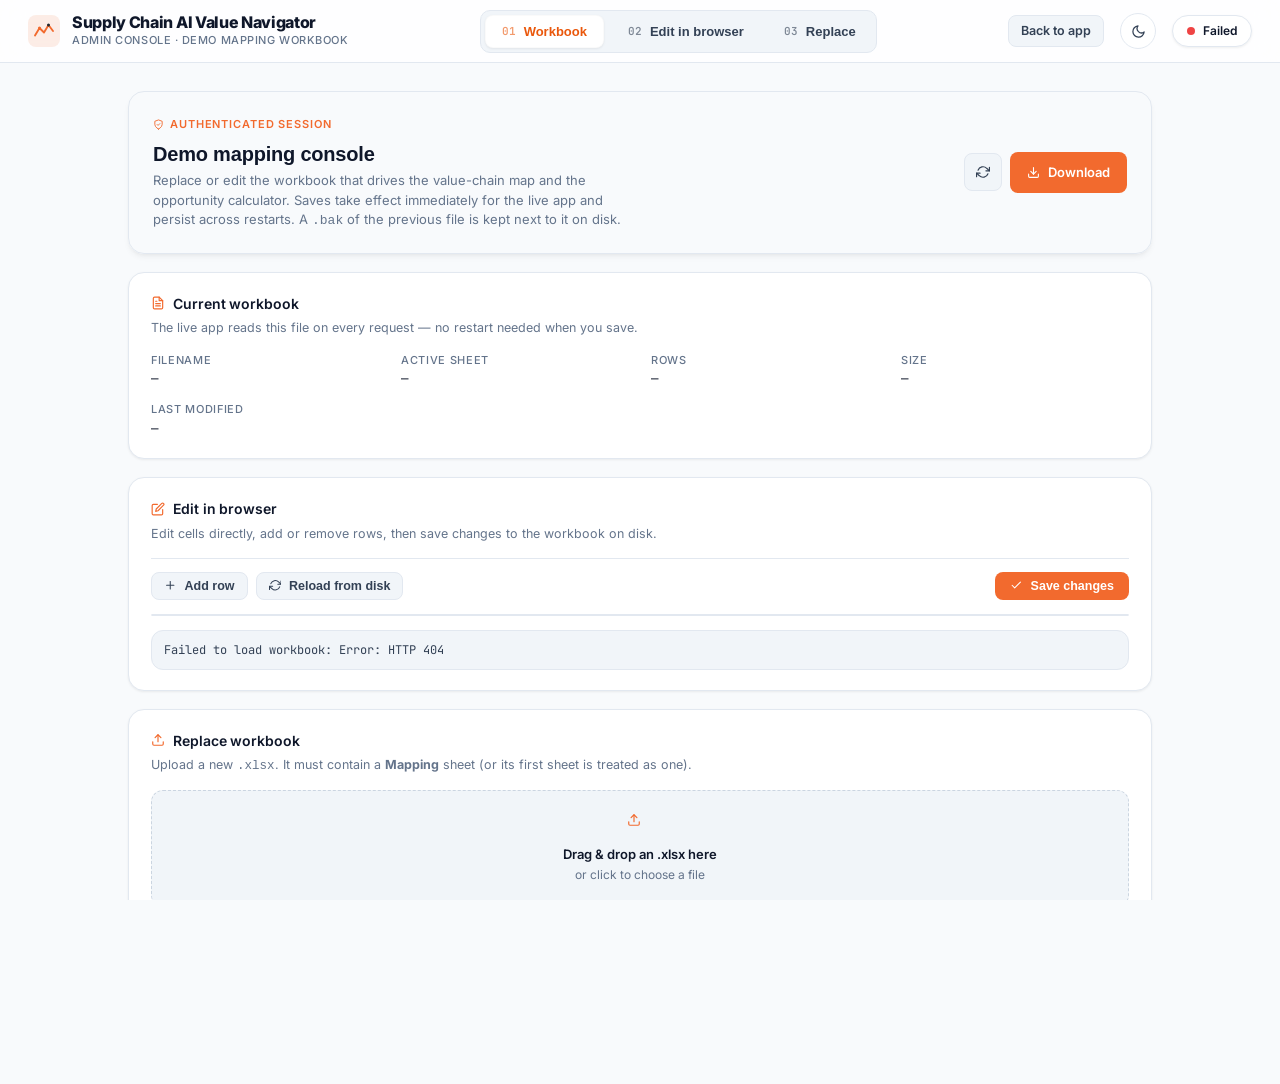
==== commit a1ed66c4: "feat: add backup download functionality to admin console" ====
--- a/static/admin.html
+++ b/static/admin.html
@@ -155,6 +155,49 @@
                 font-family: "JetBrains Mono", monospace;
                 font-size: 12.5px;
                 word-break: break-all;
+            }
+
+            /* Backup row inside the status card */
+            .backup-row {
+                display: flex;
+                align-items: center;
+                justify-content: space-between;
+                gap: 12px;
+                padding: 12px 14px;
+                border: 1px solid var(--border);
+                background: var(--surface-2);
+                border-radius: var(--radius);
+                flex-wrap: wrap;
+            }
+            .backup-row[hidden] {
+                display: none;
+            }
+            .backup-info {
+                display: flex;
+                flex-direction: column;
+                gap: 2px;
+                min-width: 0;
+            }
+            .backup-eyebrow {
+                display: inline-flex;
+                align-items: center;
+                gap: 6px;
+                font-size: 11px;
+                font-weight: 600;
+                letter-spacing: 0.06em;
+                text-transform: uppercase;
+                color: var(--accent);
+            }
+            .backup-meta {
+                font-family: "JetBrains Mono", monospace;
+                font-size: 12px;
+                color: var(--text-soft);
+                display: inline-flex;
+                gap: 6px;
+                flex-wrap: wrap;
+            }
+            .backup-meta .dot {
+                color: var(--text-mute);
             }
 
             /* Pills (Saved / Failed / Unsaved …) */
@@ -527,6 +570,7 @@
                         id="download-btn"
                         href=""
                         download
+                        style="text-decoration: none;"
                     >
                         <span data-aicon="download"></span>
                         Download
@@ -557,6 +601,34 @@
                         <dd id="m-mtime">—</dd>
                     </div>
                 </dl>
+
+                <!-- Backup row: filename + size/mtime + download link.
+                     Hidden when no .bak exists yet. -->
+                <div class="backup-row" id="backup-row" hidden>
+                    <div class="backup-info">
+                        <div class="backup-eyebrow">
+                            <span data-aicon="history"></span>
+                            Previous version available
+                        </div>
+                        <div class="backup-meta">
+                            <span id="b-name">—</span>
+                            <span class="dot">·</span>
+                            <span id="b-size">—</span>
+                            <span class="dot">·</span>
+                            <span id="b-mtime">—</span>
+                        </div>
+                    </div>
+                    <a
+                        class="btn btn-ghost"
+                        id="download-backup-btn"
+                        href=""
+                        download
+                        style="text-decoration: none; padding: 6px 12px; font-size: 12.5px"
+                    >
+                        <span data-aicon="download"></span>
+                        Download backup
+                    </a>
+                </div>
             </section>
 
             <!-- In-browser editor -->
@@ -689,6 +761,8 @@
                     '<polyline points="23 4 23 10 17 10"/><polyline points="1 20 1 14 7 14"/><path d="M3.51 9a9 9 0 0 1 14.85-3.36L23 10M1 14l4.64 4.36A9 9 0 0 0 20.49 15"/>',
                 plus: '<line x1="12" y1="5" x2="12" y2="19"/><line x1="5" y1="12" x2="19" y2="12"/>',
                 check: '<polyline points="20 6 9 17 4 12"/>',
+                history:
+                    '<path d="M3 12a9 9 0 1 0 3-6.7L3 8"/><polyline points="3 3 3 8 8 8"/><polyline points="12 7 12 12 15 14"/>',
                 trash:
                     '<polyline points="3 6 5 6 21 6"/><path d="M19 6l-1 14a2 2 0 0 1-2 2H8a2 2 0 0 1-2-2L5 6"/><path d="M10 11v6M14 11v6"/><path d="M9 6V4a2 2 0 0 1 2-2h2a2 2 0 0 1 2 2v2"/>',
                 shieldCheck:
@@ -793,6 +867,24 @@
                 el.textContent = msg;
             }
 
+            // Format an ISO timestamp into the viewer's local time zone, e.g.
+            // "28 May 2026, 11:39:26 AM GMT+5:30". Returns "—" for falsy input
+            // and falls back to the raw string if Intl can't parse it.
+            function formatDateTime(iso) {
+                if (!iso) return "—";
+                const d = new Date(iso);
+                if (isNaN(d.getTime())) return iso;
+                try {
+                    return new Intl.DateTimeFormat(undefined, {
+                        dateStyle: "medium",
+                        timeStyle: "medium",
+                        timeZoneName: "longOffset",
+                    }).format(d);
+                } catch (_) {
+                    return d.toString();
+                }
+            }
+
             function setStatusPill(kind, text) {
                 const p = $("status-pill");
                 p.classList.remove(
@@ -821,8 +913,27 @@
                         j.size_bytes != null
                             ? j.size_bytes.toLocaleString() + " bytes"
                             : "—";
-                    $("m-mtime").textContent = j.modified_iso || "—";
+                    $("m-mtime").textContent = formatDateTime(j.modified_iso);
                     $("download-btn").href = BASE + "/download";
+
+                    // Backup row: only shown if the server reports a .bak.
+                    const row = $("backup-row");
+                    if (j.backup) {
+                        $("b-name").textContent = j.backup.filename;
+                        $("b-size").textContent =
+                            j.backup.size_bytes != null
+                                ? j.backup.size_bytes.toLocaleString() + " B"
+                                : "—";
+                        $("b-mtime").textContent = formatDateTime(
+                            j.backup.modified_iso,
+                        );
+                        $("download-backup-btn").href =
+                            BASE + "/download-backup";
+                        row.hidden = false;
+                    } else {
+                        row.hidden = true;
+                    }
+
                     setStatusPill(
                         j.present ? "ready" : "error",
                         j.present
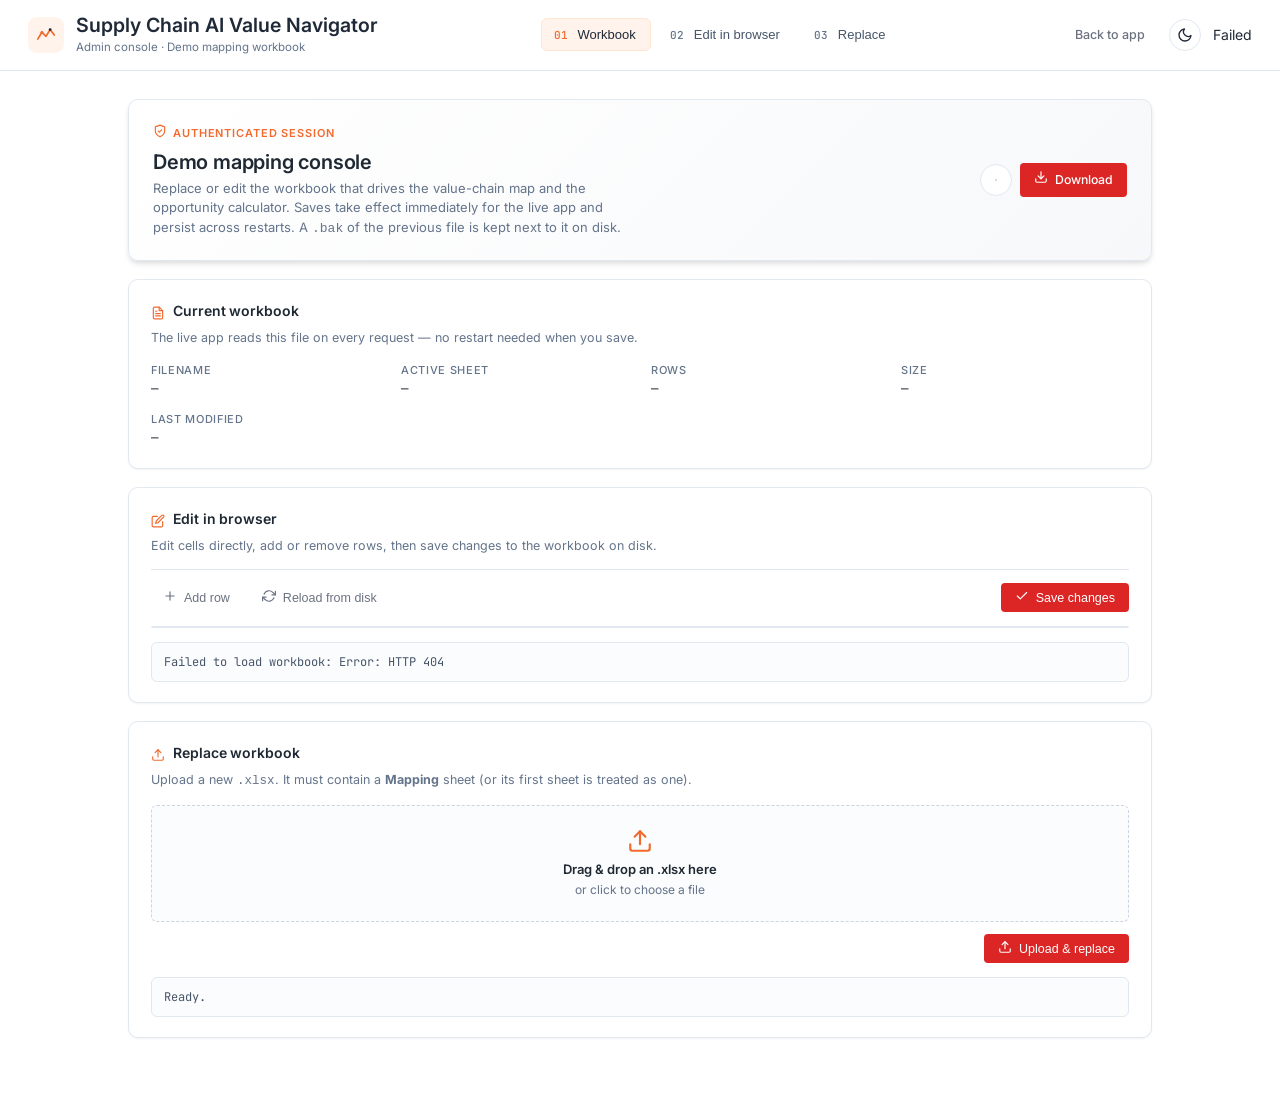
==== commit a06e685e: "feat(ui): new landing page" ====
--- a/static/admin.html
+++ b/static/admin.html
@@ -21,11 +21,68 @@
                         t === "dark" ? "dark" : "light",
                     );
                 } catch (_) {
-                    document.documentElement.setAttribute("data-theme", "light");
+                    document.documentElement.setAttribute(
+                        "data-theme",
+                        "light",
+                    );
                 }
             })();
         </script>
         <style>
+            :root {
+                --surface: #ffffff;
+                --surface-2: #fbfcfd;
+                --text: #1f2933;
+                --text-soft: #475569;
+                --text-mute: #64748b;
+                --border: #e2e8f0;
+                --border-strong: #cbd5e1;
+                --accent: #f26a2e;
+                --accent-soft: #fff3ec;
+                --accent-soft-2: #ffe5d2;
+                --green: #16a34a;
+                --green-soft: #e7f7ec;
+                --green-border: #c4eccd;
+                --amber: #f59e0b;
+                --amber-soft: #fef3c7;
+                --amber-border: #f6d99d;
+                --red: #dc2626;
+                --red-soft: #fee2e2;
+                --red-border: #f1bcbc;
+                --radius: 6px;
+                --radius-lg: 10px;
+                --shadow-sm: 0 1px 2px rgba(0, 0, 0, 0.05);
+                --shadow-md:
+                    0 4px 6px -1px rgba(0, 0, 0, 0.1),
+                    0 2px 4px -1px rgba(0, 0, 0, 0.06);
+                --kpi-hero-grad: linear-gradient(135deg, #ffffff, #f7f8fa);
+            }
+            [data-theme="dark"] {
+                --surface: #1e293b;
+                --surface-2: #0f172a;
+                --text: #f8fafc;
+                --text-soft: #cbd5e1;
+                --text-mute: #94a3b8;
+                --border: #334155;
+                --border-strong: #475569;
+                --accent: #ff7e47;
+                --accent-soft: #2d1e18;
+                --accent-soft-2: #422619;
+                --green: #22c55e;
+                --green-soft: #142e1b;
+                --green-border: #1e4627;
+                --amber: #eab308;
+                --amber-soft: #2e290e;
+                --amber-border: #443c16;
+                --red: #ef4444;
+                --red-soft: #2e1818;
+                --red-border: #4a2121;
+                --shadow-sm: 0 1px 2px rgba(0, 0, 0, 0.3);
+                --shadow-md:
+                    0 4px 6px -1px rgba(0, 0, 0, 0.4),
+                    0 2px 4px -1px rgba(0, 0, 0, 0.24);
+                --kpi-hero-grad: linear-gradient(135deg, #1e293b, #0f172a);
+            }
             /* Admin console layout — uses the global tokens from styles.css */
             body {
                 overflow: auto;
@@ -340,7 +397,11 @@
                 background: var(--surface-2);
             }
             .editor-table tbody tr:nth-child(even) td:not(.row-act) {
-                background: color-mix(in srgb, var(--surface-2) 55%, transparent);
+                background: color-mix(
+                    in srgb,
+                    var(--surface-2) 55%,
+                    transparent
+                );
             }
             .editor-table td {
                 border-bottom: 1px solid var(--border);
@@ -522,7 +583,11 @@
                     class="btn btn-ghost"
                     href="/"
                     title="Back to app"
-                    style="padding: 6px 12px; font-size: 12.5px; text-decoration: none;"
+                    style="
+                        padding: 6px 12px;
+                        font-size: 12.5px;
+                        text-decoration: none;
+                    "
                     >Back to app</a
                 >
                 <button
@@ -570,7 +635,7 @@
                         id="download-btn"
                         href=""
                         download
-                        style="text-decoration: none;"
+                        style="text-decoration: none"
                     >
                         <span data-aicon="download"></span>
                         Download
@@ -592,10 +657,22 @@
                     </div>
                 </div>
                 <dl class="meta-grid" id="meta">
-                    <div><dt>Filename</dt><dd id="m-name">—</dd></div>
-                    <div><dt>Active sheet</dt><dd id="m-sheet">—</dd></div>
-                    <div><dt>Rows</dt><dd id="m-rows">—</dd></div>
-                    <div><dt>Size</dt><dd id="m-size">—</dd></div>
+                    <div>
+                        <dt>Filename</dt>
+                        <dd id="m-name">—</dd>
+                    </div>
+                    <div>
+                        <dt>Active sheet</dt>
+                        <dd id="m-sheet">—</dd>
+                    </div>
+                    <div>
+                        <dt>Rows</dt>
+                        <dd id="m-rows">—</dd>
+                    </div>
+                    <div>
+                        <dt>Size</dt>
+                        <dd id="m-size">—</dd>
+                    </div>
                     <div style="grid-column: 1 / -1">
                         <dt>Last modified</dt>
                         <dd id="m-mtime">—</dd>
@@ -623,7 +700,11 @@
                         id="download-backup-btn"
                         href=""
                         download
-                        style="text-decoration: none; padding: 6px 12px; font-size: 12.5px"
+                        style="
+                            text-decoration: none;
+                            padding: 6px 12px;
+                            font-size: 12.5px;
+                        "
                     >
                         <span data-aicon="download"></span>
                         Download backup
@@ -708,7 +789,11 @@
                 </div>
                 <form id="upload-form">
                     <label class="drop" id="drop">
-                        <span class="drop-icon" data-aicon="upload" data-aicon-size="26"></span>
+                        <span
+                            class="drop-icon"
+                            data-aicon="upload"
+                            data-aicon-size="26"
+                        ></span>
                         <div class="drop-title">
                             Drag &amp; drop an .xlsx here
                         </div>
@@ -726,10 +811,7 @@
                             required
                         />
                     </label>
-                    <div
-                        class="editor-toolbar"
-                        style="margin-top: 12px"
-                    >
+                    <div class="editor-toolbar" style="margin-top: 12px">
                         <span class="spacer"></span>
                         <span id="upload-pill"></span>
                         <button
@@ -763,8 +845,7 @@
                 check: '<polyline points="20 6 9 17 4 12"/>',
                 history:
                     '<path d="M3 12a9 9 0 1 0 3-6.7L3 8"/><polyline points="3 3 3 8 8 8"/><polyline points="12 7 12 12 15 14"/>',
-                trash:
-                    '<polyline points="3 6 5 6 21 6"/><path d="M19 6l-1 14a2 2 0 0 1-2 2H8a2 2 0 0 1-2-2L5 6"/><path d="M10 11v6M14 11v6"/><path d="M9 6V4a2 2 0 0 1 2-2h2a2 2 0 0 1 2 2v2"/>',
+                trash: '<polyline points="3 6 5 6 21 6"/><path d="M19 6l-1 14a2 2 0 0 1-2 2H8a2 2 0 0 1-2-2L5 6"/><path d="M10 11v6M14 11v6"/><path d="M9 6V4a2 2 0 0 1 2-2h2a2 2 0 0 1 2 2v2"/>',
                 shieldCheck:
                     '<path d="M12 22s8-4 8-10V5l-8-3-8 3v7c0 6 8 10 8 10z"/><polyline points="9 12 11 14 15 10"/>',
                 sun: '<circle cx="12" cy="12" r="4"/><path d="M12 2v2"/><path d="M12 20v2"/><path d="M4.93 4.93l1.41 1.41"/><path d="M17.66 17.66l1.41 1.41"/><path d="M2 12h2"/><path d="M20 12h2"/><path d="M6.34 17.66l-1.41 1.41"/><path d="M19.07 4.93l-1.41 1.41"/>',
@@ -815,10 +896,14 @@
 
             // -- Top-nav "jump to section" buttons + scroll-spy --
             (function setupNavTabs() {
-                const tabs = Array.from(document.querySelectorAll(".tab[data-jump]"));
+                const tabs = Array.from(
+                    document.querySelectorAll(".tab[data-jump]"),
+                );
                 tabs.forEach((tab) => {
                     tab.addEventListener("click", () => {
-                        const target = document.getElementById(tab.dataset.jump);
+                        const target = document.getElementById(
+                            tab.dataset.jump,
+                        );
                         if (!target) return;
                         target.scrollIntoView({
                             behavior: "smooth",
@@ -937,7 +1022,9 @@
                     setStatusPill(
                         j.present ? "ready" : "error",
                         j.present
-                            ? "Workbook loaded · " + (j.row_count ?? "?") + " rows"
+                            ? "Workbook loaded · " +
+                                  (j.row_count ?? "?") +
+                                  " rows"
                             : "Workbook missing",
                     );
                 } catch (e) {
@@ -1121,8 +1208,7 @@
                     sheet.columns.forEach((_c, ci) => {
                         const td = document.createElement("td");
                         const value = row[ci] == null ? "" : String(row[ci]);
-                        const long =
-                            value.length > 60 || value.includes("\n");
+                        const long = value.length > 60 || value.includes("\n");
                         const input = document.createElement(
                             long ? "textarea" : "input",
                         );
@@ -1185,9 +1271,7 @@
             $("reload-data-btn").addEventListener("click", () => {
                 if (
                     state.dirty &&
-                    !confirm(
-                        "Discard unsaved changes and reload from disk?",
-                    )
+                    !confirm("Discard unsaved changes and reload from disk?")
                 )
                     return;
                 loadData();
--- a/static/styles.css
+++ b/static/styles.css
@@ -1,2760 +1,1179 @@
-/* =====================================================================
-   Supply Chain AI Value Navigator — Premium Modern SaaS Theme
-   ===================================================================== */
-
 :root {
-    /* Color Palette (Harmonious Slate + Vibrant Warm Orange Accent) */
-    --bg: #f8fafc;
-    --surface: #ffffff;
-    --surface-2: #f1f5f9;
-    --surface-3: #e2e8f0;
-    --text: #0f172a;
-    --text-soft: #334155;
-    --text-mute: #64748b;
-    --border: #e2e8f0;
-    --border-strong: #cbd5e1;
-    --accent: #f26a2e; /* Gramener/Straive warm orange */
-    --accent-soft: rgba(242, 106, 46, 0.06);
-    --accent-soft-2: rgba(242, 106, 46, 0.12);
-    --accent-strong: #ea580c;
-
-    /* Support Colors */
+    --red: #d12e2e;
+    --red-hover: #b91c1c;
+    --red-light: #fef2f2;
+    --text-main: #1f2937;
+    --text-muted: #6b7280;
+    --border: #e5e7eb;
+    --bg-main: #ffffff;
+    --bg-sidebar: #fcfcfc;
+    --bg-panel: #ffffff;
     --green: #10b981;
-    --green-soft: rgba(16, 185, 129, 0.08);
-    --green-border: rgba(16, 185, 129, 0.2);
-    --blue: #3b82f6;
-    --blue-soft: rgba(59, 130, 246, 0.08);
-    --blue-border: rgba(59, 130, 246, 0.2);
-    --purple: #8b5cf6;
-    --purple-soft: rgba(139, 92, 246, 0.08);
-    --purple-border: rgba(139, 92, 246, 0.2);
-    --amber: #f59e0b;
-    --amber-soft: rgba(245, 158, 11, 0.08);
-    --amber-border: rgba(245, 158, 11, 0.2);
+    --yellow: #f59e0b;
+    --gray-bg: #f3f4f6;
+}
+
+[data-theme="dark"] {
     --red: #ef4444;
-    --red-soft: rgba(239, 68, 68, 0.08);
-    --red-border: rgba(239, 68, 68, 0.2);
-
-    /* Banner Colors */
-    --banner-error-fg: #991b1b;
-    --banner-warn-fg: #92400e;
-    --banner-info-fg: #1e40af;
-
-    /* Shadow & Radius System */
-    --shadow-sm: 0 1px 2px 0 rgba(0, 0, 0, 0.02), 0 1px 3px 0 rgba(0, 0, 0, 0.05);
-    --shadow-md: 0 4px 6px -1px rgba(0, 0, 0, 0.05), 0 2px 4px -2px rgba(0, 0, 0, 0.05);
-    --shadow-lg: 0 10px 15px -3px rgba(0, 0, 0, 0.05), 0 4px 6px -4px rgba(0, 0, 0, 0.05);
-    --shadow-glow: 0 0 15px 2px rgba(242, 106, 46, 0.15);
-
-    --radius-sm: 6px;
-    --radius: 12px;
-    --radius-lg: 16px;
-
-    /* Typography */
-    --font-heading: 'Plus Jakarta Sans', -apple-system, BlinkMacSystemFont, "Segoe UI", Roboto, sans-serif;
-    --font-sans: 'Inter', -apple-system, BlinkMacSystemFont, "Segoe UI", Roboto, sans-serif;
-    --font-mono: 'JetBrains Mono', monospace;
-
-    /* Interactive variables */
-    --sidebar-w: 320px;
-    --detail-w: 420px;
-    --tooltip-bg: rgba(255, 255, 255, 0.95);
-
-    color-scheme: light;
-    transition: background-color 0.2s, border-color 0.2s;
-}
-
-/* ===== Dark theme overrides ===== */
-:root[data-theme="dark"] {
-    --bg: #090d16;
-    --surface: #111726;
-    --surface-2: #1b2336;
-    --surface-3: #2d3950;
-    --text: #f8fafc;
-    --text-soft: #cbd5e1;
-    --text-mute: #94a3b8;
-    --border: #202b3f;
-    --border-strong: #334155;
-    --accent: #f97316;
-    --accent-soft: rgba(249, 115, 22, 0.12);
-    --accent-soft-2: rgba(249, 115, 22, 0.24);
-    --accent-strong: #fb923c;
-
+    --red-hover: #f87171;
+    --red-light: #2d1616;
+    --text-main: #f3f4f6;
+    --text-muted: #9ca3af;
+    --border: #374151;
+    --bg-main: #0f172a;
+    --bg-sidebar: #1e293b;
+    --bg-panel: #1e293b;
     --green: #34d399;
-    --green-soft: rgba(52, 211, 153, 0.12);
-    --green-border: rgba(52, 211, 153, 0.25);
-    --blue: #60a5fa;
-    --blue-soft: rgba(96, 165, 250, 0.12);
-    --blue-border: rgba(96, 165, 250, 0.25);
-    --purple: #a78bfa;
-    --purple-soft: rgba(167, 139, 250, 0.12);
-    --purple-border: rgba(167, 139, 250, 0.25);
-    --amber: #fbbf24;
-    --amber-soft: rgba(251, 191, 36, 0.12);
-    --amber-border: rgba(251, 191, 36, 0.25);
-    --red: #f87171;
-    --red-soft: rgba(248, 113, 113, 0.12);
-    --red-border: rgba(248, 113, 113, 0.25);
-
-    --banner-error-fg: #fca5a5;
-    --banner-warn-fg: #fcd34d;
-    --banner-info-fg: #93c5fd;
-
-    --shadow-sm: 0 1px 2px 0 rgba(0, 0, 0, 0.3);
-    --shadow-md: 0 4px 6px -1px rgba(0, 0, 0, 0.4), 0 2px 4px -2px rgba(0, 0, 0, 0.3);
-    --shadow-lg: 0 10px 15px -3px rgba(0, 0, 0, 0.5), 0 4px 6px -4px rgba(0, 0, 0, 0.4);
-    --shadow-glow: 0 0 20px 4px rgba(249, 115, 22, 0.18);
-    --tooltip-bg: rgba(27, 35, 54, 0.95);
-
-    color-scheme: dark;
-}
-
-/* ===== Base Layout ===== */
+    --yellow: #fbbf24;
+    --gray-bg: #334155;
+}
+
 * {
     box-sizing: border-box;
     margin: 0;
     padding: 0;
 }
 
-html, body {
-    height: 100%;
-    overflow: hidden;
-    background-color: var(--bg);
-    color: var(--text);
-    font-family: var(--font-sans);
+html {
     font-size: 14px;
+}
+
+body {
+    font-family:
+        "Inter",
+        -apple-system,
+        sans-serif;
+    color: var(--text-main);
+    background-color: var(--bg-main);
     line-height: 1.5;
-    -webkit-font-smoothing: antialiased;
-}
-
-h1, h2, h3, h4, h5, h6 {
-    font-family: var(--font-heading);
-    font-weight: 700;
-    color: var(--text);
-}
-
-/* ===== Icons ===== */
-.icon {
+    font-size: 14px;
+    overflow-x: hidden;
+}
+
+.text-red {
+    color: var(--red);
+}
+.bg-gray {
+    background-color: var(--gray-bg);
+}
+
+/* Buttons */
+.btn {
     display: inline-flex;
     align-items: center;
     justify-content: center;
-    flex-shrink: 0;
-    color: currentColor;
-}
-.icon svg {
-    display: block;
-    width: 1em;
-    height: 1em;
-}
-
-/* ===== Header Bar ===== */
-.topbar {
-    display: flex;
-    align-items: center;
-    justify-content: space-between;
-    height: 4.5rem;
-    padding: 0 2rem;
-    background: rgba(var(--surface-color, 255, 255, 255), 0.8);
-    backdrop-filter: blur(12px);
-    -webkit-backdrop-filter: blur(12px);
-    border-bottom: 1px solid var(--border);
-    position: relative;
-    z-index: 50;
-}
-[data-theme="dark"] .topbar {
-    background: rgba(17, 23, 38, 0.85);
-}
-
-.brand {
-    display: flex;
-    align-items: center;
-    gap: 12px;
-}
-
-.logo-mark {
+    gap: 0.5rem;
+    padding: 0.5rem 1rem;
+    border-radius: 4px;
+    font-size: 0.875rem;
+    font-weight: 500;
+    cursor: pointer;
+    border: none;
+    background: transparent;
+    transition: all 0.2s;
+}
+
+.btn-primary {
+    background-color: var(--red);
+    color: white;
+}
+.btn-primary:hover {
+    background-color: var(--red-hover);
+}
+
+.btn-outline {
+    border: 1px solid var(--border);
+    color: var(--text-main);
+    background: var(--bg-panel);
+}
+.btn-outline:hover {
+    background: var(--gray-bg);
+}
+
+.btn-ghost {
+    color: var(--text-muted);
+}
+.btn-ghost:hover {
+    color: var(--text-main);
+    background: var(--gray-bg);
+}
+
+.btn-text {
+    padding: 0;
+}
+.btn-text:hover {
+    text-decoration: underline;
+}
+
+.btn-full {
+    width: 100%;
+}
+
+.btn-icon {
+    display: flex;
+    align-items: center;
+    justify-content: center;
     width: 32px;
     height: 32px;
+    border-radius: 50%;
+    border: 1px solid var(--border);
+    background: var(--bg-panel);
+    cursor: pointer;
+}
+.btn-icon:hover {
+    background: var(--gray-bg);
+}
+
+/* Layout */
+.app-container {
+    display: flex;
+    height: 100vh;
+    overflow: hidden;
+    position: relative;
+}
+
+/* Sidebar */
+.sidebar {
+    width: var(--sidebar-width, 22.5rem);
+    background-color: var(--bg-sidebar);
+    border-right: 1px solid var(--border);
+    padding: 1.5rem;
+    display: flex;
+    flex-direction: column;
+    gap: 2rem;
+    flex-shrink: 0;
+    position: relative;
+    user-select: none;
+    overflow-y: auto;
+    overflow-x: hidden;
+    transition:
+        width 0.3s cubic-bezier(0.4, 0, 0.2, 1),
+        padding 0.3s cubic-bezier(0.4, 0, 0.2, 1),
+        border-color 0.3s cubic-bezier(0.4, 0, 0.2, 1),
+        opacity 0.3s cubic-bezier(0.4, 0, 0.2, 1);
+}
+
+.sidebar-resizer {
+    position: absolute;
+    top: 0;
+    right: 0;
+    bottom: 0;
+    width: 8px;
+    cursor: col-resize;
+    z-index: 10;
+    background-color: transparent;
+    transition: background-color 0.2s;
+}
+
+.sidebar-resizer:hover,
+.sidebar-resizer.is-resizing {
+    background-color: var(--red);
+    opacity: 0.5;
+}
+
+/* Sidebar Toggle Button & Tooltip */
+.sidebar-toggle-wrapper {
+    position: absolute;
+    top: 2rem;
+    left: calc(var(--sidebar-width, 22.5rem) - 14px);
+    z-index: 100;
+    transition: left 0.3s cubic-bezier(0.4, 0, 0.2, 1);
+}
+
+.sidebar-toggle {
+    width: 28px;
+    height: 28px;
+    border-radius: 50%;
+    background-color: var(--bg-panel);
+    border: 1px solid var(--border);
+    color: var(--text-muted);
     display: flex;
     align-items: center;
     justify-content: center;
-    background: var(--accent-soft-2);
-    border-radius: 8px;
-    padding: 4px;
-}
-
-.brand-title {
-    font-size: 16px;
-    font-weight: 800;
-    letter-spacing: -0.02em;
-    line-height: 1.2;
+    cursor: pointer;
+    box-shadow: 0 2px 8px rgba(0, 0, 0, 0.08);
+    transition:
+        background-color 0.2s,
+        color 0.2s,
+        border-color 0.2s,
+        box-shadow 0.2s;
+    outline: none;
+    padding: 0;
+}
+
+.sidebar-toggle:hover {
+    color: var(--red);
+    border-color: var(--red);
+    background-color: var(--bg-sidebar);
+    box-shadow: 0 4px 12px rgba(0, 0, 0, 0.12);
+}
+
+.sidebar-toggle svg {
+    transition: transform 0.3s cubic-bezier(0.4, 0, 0.2, 1);
+    width: 14px;
+    height: 14px;
+    stroke: currentColor;
+}
+
+.sidebar-tooltip {
+    position: absolute;
+    top: 50%;
+    left: 36px;
+    transform: translateY(-50%) scale(0.95);
+    background-color: var(--text-main);
+    color: var(--bg-main);
+    padding: 5px 9px;
+    border-radius: 6px;
+    font-size: 0.75rem;
+    font-weight: 500;
+    white-space: nowrap;
+    opacity: 0;
+    pointer-events: none;
+    transition:
+        opacity 0.15s ease,
+        transform 0.15s ease;
+    box-shadow: 0 4px 12px rgba(0, 0, 0, 0.15);
+    display: flex;
+    align-items: center;
+    gap: 8px;
+    z-index: 1000;
+}
+
+.sidebar-tooltip kbd {
+    background-color: var(--gray-bg);
+    color: var(--text-main);
+    border: 1px solid var(--border);
+    border-radius: 4px;
+    padding: 1px 5px;
+    font-size: 0.65rem;
+    font-family: inherit;
+    box-shadow: 0 1px 0 rgba(0, 0, 0, 0.15);
+}
+
+.sidebar-toggle-wrapper:hover .sidebar-tooltip {
+    opacity: 0.95;
+    transform: translateY(-50%) scale(1);
 }
 
 .brand-subtitle {
+    font-size: 11.5px;
+    color: var(--text-mute);
+    margin-top: 1px;
+}
+
+.tabs {
+    display: flex;
+    gap: 6px;
+    justify-content: center;
+}
+
+.tab {
+    background: transparent;
+    border: 1px solid transparent;
+    cursor: pointer;
+    padding: 8px 14px 8px 12px;
+    display: flex;
+    align-items: center;
+    gap: 10px;
+    border-radius: var(--radius);
+    color: var(--text-soft);
+    font-weight: 500;
+    transition:
+        background 0.12s,
+        color 0.12s,
+        border-color 0.12s;
+}
+
+.tab:hover {
+    background: var(--surface-2);
+    color: var(--text);
+}
+
+.tab.active {
+    background: var(--accent-soft);
+    border-color: var(--accent-soft-2);
+    color: var(--accent-strong);
+}
+
+.tab-num {
+    font-family: "JetBrains Mono", monospace;
     font-size: 11px;
     color: var(--text-mute);
-    font-weight: 500;
-    text-transform: uppercase;
-    letter-spacing: 0.05em;
-}
-
-/* Tabs Navigation */
-.tabs {
-    display: flex;
-    gap: 8px;
-    background: var(--surface-2);
-    padding: 4px;
-    border-radius: 10px;
-    border: 1px solid var(--border);
-}
-
-.tab {
-    display: inline-flex;
-    align-items: center;
-    gap: 8px;
-    padding: 8px 16px;
-    border: 0;
-    background: transparent;
-    color: var(--text-soft);
-    font-weight: 600;
+}
+
+.tab.active .tab-num {
+    color: var(--accent);
+}
+
+.tab-label {
     font-size: 13px;
-    cursor: pointer;
-    border-radius: 8px;
-    transition: all 0.15s ease;
-}
-
-.tab-num {
-    font-family: var(--font-mono);
-    font-size: 11px;
-    opacity: 0.6;
-}
-
-.tab:hover {
-    color: var(--text);
-    background: rgba(255, 255, 255, 0.5);
-}
-[data-theme="dark"] .tab:hover {
-    background: rgba(255, 255, 255, 0.05);
-}
-
-.tab.active {
+}
+
+.topbar-meta {
+    display: flex;
+    align-items: center;
+    gap: 12px;
+}
+
+/* Disable transitions during resize drag */
+.app-container.resizing .sidebar,
+.app-container.resizing .sidebar-toggle-wrapper {
+    transition: none !important;
+}
+
+/* Collapsed Sidebar State */
+.sidebar-collapsed .sidebar {
+    width: 0 !important;
+    padding-left: 0 !important;
+    padding-right: 0 !important;
+    border-right-color: transparent !important;
+    opacity: 0;
+    pointer-events: none;
+    overflow: hidden !important;
+}
+
+.sidebar-collapsed .sidebar-toggle-wrapper {
+    left: 14px;
+}
+
+.sidebar-collapsed .sidebar-toggle svg {
+    transform: rotate(180deg);
+}
+
+.brand-logo {
+    color: var(--red);
+    font-weight: 700;
+    font-size: 1rem;
+    letter-spacing: 0.5px;
+    margin-bottom: 0.5rem;
+}
+
+.topbar {
     background: var(--surface);
-    color: var(--accent-strong);
-    box-shadow: var(--shadow-sm);
-    border: 1px solid rgba(0, 0, 0, 0.02);
-}
-
-.topbar-meta {
-    display: flex;
-    align-items: center;
-    gap: 16px;
-}
-
-/* Theme Toggle Button */
-.theme-toggle {
+    border-bottom: 1px solid var(--border);
+    padding: 14px 28px;
+    display: grid;
+    grid-template-columns: auto 1fr auto;
+    gap: 24px;
+    align-items: center;
+    position: sticky;
+    top: 0;
+    z-index: 30;
+}
+
+.brand {
+    display: flex;
+    align-items: center;
+    gap: 12px;
+}
+
+.logo-mark {
     width: 36px;
     height: 36px;
-    border-radius: 50%;
-    border: 1px solid var(--border);
-    background: var(--surface);
-    cursor: pointer;
+    border-radius: 9px;
+    background: var(--accent-soft);
+    display: grid;
+    place-items: center;
+}
+
+.logo-mark svg {
+    width: 22px;
+    height: 22px;
+}
+
+.brand-title {
+    font-size: 1.4rem;
+    font-weight: 600;
+    line-height: 1.2;
+}
+
+.section-label {
+    font-size: 0.85rem;
+    font-weight: 600;
+    color: var(--text-muted);
+    text-transform: uppercase;
+    letter-spacing: 0.5px;
+    margin-bottom: 0.75rem;
+    display: flex;
+    align-items: center;
+    justify-content: space-between;
+}
+
+.field {
+    margin-bottom: 1rem;
+}
+.field label {
+    display: block;
+    font-size: 0.75rem;
+    color: var(--text-muted);
+    margin-bottom: 0.25rem;
+}
+.field select {
+    width: 100%;
+    padding: 0.5rem;
+    border: 1px solid var(--border);
+    border-radius: 4px;
+    font-size: 0.875rem;
+    outline: none;
+    background-color: var(--bg-panel);
+}
+
+.chips {
+    display: flex;
+    flex-wrap: wrap;
+    gap: 0.5rem;
+}
+.chip {
+    padding: 0.25rem 0.5rem;
+    border: 1px solid var(--border);
+    border-radius: 100px;
+    font-size: 0.85rem;
+    color: var(--text-muted);
+    display: inline-flex;
+    align-items: center;
+    gap: 0.25rem;
+    cursor: pointer;
+    background: var(--bg-panel);
+}
+.chip.active {
+    background-color: var(--red-light);
+    color: var(--red);
+    border-color: var(--red);
+}
+
+.toggle-group {
+    display: flex;
+    border: 1px solid var(--border);
+    border-radius: 4px;
+    overflow: hidden;
+}
+.toggle-group button {
+    flex: 1;
+    padding: 0.5rem;
+    border: none;
+    background: var(--bg-panel);
+    font-size: 0.85rem;
+    cursor: pointer;
+    color: var(--text-muted);
+    border-right: 1px solid var(--border);
+}
+.toggle-group button:last-child {
+    border-right: none;
+}
+.toggle-group button.active {
+    background: var(--gray-bg);
+    color: var(--text-main);
+    font-weight: 500;
+}
+
+.badge {
+    background: var(--red);
+    color: white;
+    border-radius: 10px;
+    padding: 0.1rem 0.4rem;
+    font-size: 0.75rem;
+}
+
+.walkthrough-section {
+    margin-top: auto;
+    border-top: 1px solid var(--border);
+    padding-top: 1.5rem;
+}
+.walkthrough-list {
+    list-style: none;
+    margin-bottom: 1rem;
+}
+.walkthrough-list li {
+    display: flex;
+    align-items: center;
+    gap: 0.5rem;
+    padding: 0.5rem 0;
+    font-size: 0.875rem;
+    border-bottom: 1px solid var(--border);
+}
+.walkthrough-list li:last-child {
+    border-bottom: none;
+}
+.icon-placeholder {
+    width: 24px;
+    height: 24px;
     display: flex;
     align-items: center;
     justify-content: center;
-    color: var(--text-soft);
-    transition: all 0.15s ease;
-}
-
-.theme-toggle:hover {
-    background: var(--surface-2);
-    color: var(--accent);
-    transform: rotate(15deg);
-}
-
-/* Status Pill */
-.status-pill {
-    display: inline-flex;
-    align-items: center;
-    gap: 8px;
-    padding: 6px 14px;
-    border-radius: 99px;
-    font-size: 12px;
+}
+.dots {
+    margin-left: auto;
+    color: var(--text-muted);
+    cursor: pointer;
+}
+
+/* Main Content */
+.main-content {
+    flex: 1;
+    display: flex;
+    flex-direction: column;
+    position: relative;
+    overflow-y: auto;
+}
+
+.main-header {
+    padding: 2rem 3rem;
+    display: flex;
+    justify-content: space-between;
+    align-items: flex-start;
+}
+
+.header-text h2 {
+    font-size: 2rem;
     font-weight: 600;
-    border: 1px solid var(--border);
-    background: var(--surface);
-    box-shadow: var(--shadow-sm);
-}
-
-.status-dot {
+    margin-bottom: 0.5rem;
+    line-height: 1.2;
+}
+.header-text p {
+    color: var(--text-muted);
+}
+
+.header-actions {
+    display: flex;
+    align-items: center;
+    gap: 1rem;
+}
+.search-bar {
+    display: flex;
+    align-items: center;
+    gap: 0.5rem;
+    padding: 0.5rem 1rem;
+    border: 1px solid var(--border);
+    border-radius: 100px;
+    width: 250px;
+    color: var(--text-muted);
+}
+.search-bar input {
+    border: none;
+    outline: none;
+    width: 100%;
+    font-size: 0.875rem;
+}
+
+/* Timeline */
+.timeline-container {
+    padding: 2rem 3rem 0;
+    position: relative;
+    margin-bottom: 2rem;
+}
+
+.timeline-bottom-line {
+    position: absolute;
+    bottom: 0;
+    left: 3rem;
+    right: 3rem;
+    height: 1px;
+    background-color: var(--border);
+}
+
+.timeline-step {
+    display: flex;
+    flex-direction: column;
+    align-items: center;
+    text-align: center;
+    flex: 1;
+    position: relative;
+    cursor: pointer;
+    padding-bottom: 25px;
+}
+
+.timeline-step::after {
+    content: "";
+    position: absolute;
+    top: 31px;
+    left: calc(50% + 32px);
+    width: calc(100% - 64px);
+    height: 2px;
+    background-color: var(--border);
+    z-index: 1;
+}
+
+.timeline-step:last-child::after {
+    display: none;
+}
+
+.timeline-step::before {
+    content: "";
+    position: absolute;
+    top: 28px;
+    left: 100%;
     width: 8px;
     height: 8px;
     border-radius: 50%;
-    background: var(--text-mute);
-}
-
-.status-loading .status-dot {
-    background: var(--amber);
-    animation: pulse 1.5s infinite;
-}
-
-.status-ok .status-dot {
-    background: var(--green);
-}
-
-.status-error .status-dot {
-    background: var(--red);
-}
-
-@keyframes pulse {
-    0% { opacity: 0.4; }
-    50% { opacity: 1; }
-    100% { opacity: 0.4; }
-}
-
-/* ===== Banner Host ===== */
-#banner-host {
+    background-color: var(--border);
+    z-index: 2;
+    transform: translateX(-50%);
+}
+
+.timeline-step:last-child::before {
+    display: none;
+}
+
+.timeline-step.pre-active::after,
+.timeline-step.active::after {
+    background-color: var(--red);
+    z-index: 2;
+}
+
+.timeline-step.pre-active::before,
+.timeline-step.active::before {
+    background-color: var(--red);
+}
+
+.step-icon-wrapper {
+    background: transparent;
+    padding: 0;
+    margin-bottom: 1rem;
     position: relative;
-    z-index: 45;
-}
-.banner {
-    display: flex;
-    align-items: center;
+    z-index: 2;
+}
+
+.step-icon {
+    width: 64px;
+    height: 64px;
+    border-radius: 50%;
+    border: 1px solid var(--border);
+    display: flex;
+    align-items: center;
+    justify-content: center;
+    background: var(--bg-panel);
+    color: var(--text-main);
+    transition: all 0.2s;
+    margin: 0 auto;
+}
+
+.step-icon.active {
+    border-color: var(--red);
+    color: var(--red);
+    background-color: var(--bg-panel);
+    border-width: 2px;
+}
+
+.step-icon svg {
+    width: 32px;
+    height: 32px;
+}
+
+.step-title {
+    font-size: 1rem;
+    font-weight: 700;
+    margin-bottom: 0.25rem;
+    color: var(--text-main);
+}
+
+.timeline-step.active .step-title {
+    color: var(--red);
+}
+
+.step-desc {
+    font-size: 0.8rem;
+    color: var(--text-muted);
+    margin-bottom: 0.75rem;
+    padding: 0 0.5rem;
+    min-height: 2.5rem;
+}
+
+.step-meta {
+    font-size: 0.75rem;
+    color: var(--text-muted);
+    margin-bottom: 1rem;
+}
+
+.step-relevance {
+    font-size: 0.75rem;
+    color: var(--text-muted);
+    display: inline-flex;
+    align-items: center;
+    gap: 0.35rem;
+    padding: 0;
+    background: transparent;
+    font-weight: 500;
+}
+
+.active-line {
+    display: none;
+    position: absolute;
+    bottom: 0;
+    left: 0;
+    right: 0;
+    height: 3px;
+    background-color: var(--red);
+    z-index: 3;
+}
+.active-line::after {
+    content: "";
+    position: absolute;
+    top: -4px;
+    left: 50%;
+    width: 11px;
+    height: 11px;
+    background-color: var(--red);
+    transform: translateX(-50%) rotate(45deg);
+}
+.timeline-step.active .active-line {
+    display: block;
+}
+
+.dot {
+    width: 6px;
+    height: 6px;
+    border-radius: 50%;
+    display: inline-block;
+}
+.dot.high {
+    background-color: var(--green);
+}
+.dot.med {
+    background-color: var(--yellow);
+}
+
+/* Stage Detail Panel (Bottom Area) */
+.stage-detail-panel {
+    background-color: var(--bg-sidebar);
+    border-top: 1px solid var(--border);
+    padding: 2rem 3rem;
+    flex: 1;
+}
+
+.stage-header {
+    display: flex;
     justify-content: space-between;
-    padding: 10px 2rem;
-    font-size: 13px;
+    align-items: center;
+    margin-bottom: 0.5rem;
+}
+.stage-title-wrap {
+    display: flex;
+    align-items: center;
+    gap: 0.5rem;
+}
+.stage-title {
+    font-size: 1.5rem;
+    font-weight: 600;
+}
+.close-stage {
+    font-size: 0.875rem;
     font-weight: 500;
+    display: flex;
+    align-items: center;
+    gap: 0.25rem;
+    cursor: pointer;
+}
+
+.stage-desc {
+    color: var(--text-muted);
+    font-size: 0.875rem;
+    margin-bottom: 2rem;
+}
+
+.stage-tabs {
+    display: flex;
+    gap: 2rem;
     border-bottom: 1px solid var(--border);
-    animation: slideDown 0.25s ease-out;
-}
-
-.banner-info {
-    background: var(--blue-soft);
-    color: var(--banner-info-fg);
-    border-color: var(--blue-border);
-}
-
-.banner-warn {
-    background: var(--amber-soft);
-    color: var(--banner-warn-fg);
-    border-color: var(--amber-border);
-}
-
-.banner-error {
-    background: var(--red-soft);
-    color: var(--banner-error-fg);
-    border-color: var(--red-border);
-}
-
-.banner-x {
-    background: transparent;
-    border: 0;
-    font-size: 18px;
-    cursor: pointer;
-    font-weight: 700;
-    color: currentColor;
-    opacity: 0.7;
-}
-.banner-x:hover {
-    opacity: 1;
-}
-
-@keyframes slideDown {
-    from { transform: translateY(-100%); }
-    to { transform: translateY(0); }
-}
-
-/* ===== Tab Panels ===== */
-.tab-panel {
+    margin-bottom: 2rem;
+}
+.stage-tab {
+    padding-bottom: 0.75rem;
+    font-size: 0.875rem;
+    font-weight: 500;
+    color: var(--text-muted);
+    cursor: pointer;
+    position: relative;
+}
+.stage-tab.active {
+    color: var(--text-main);
+}
+.stage-tab.active::after {
+    content: "";
+    position: absolute;
+    bottom: -1px;
+    left: 0;
+    right: 0;
+    height: 2px;
+    background-color: var(--red);
+}
+
+.demo-cards {
+    display: flex;
+    gap: 1.5rem;
+    margin-bottom: 2rem;
+    overflow-x: auto;
+    padding-bottom: 1rem;
+    scroll-behavior: smooth;
+}
+
+.scroll-arrow-btn {
+    background: var(--bg-panel);
+    border: 1px solid var(--border);
+    border-radius: 50%;
+    width: 36px;
+    height: 36px;
+    display: flex;
+    align-items: center;
+    justify-content: center;
+    cursor: pointer;
+    box-shadow: 0 2px 8px rgba(0, 0, 0, 0.1);
+    color: var(--text-main);
+    transition:
+        background 0.2s,
+        color 0.2s;
+}
+
+.scroll-arrow-btn:hover {
+    background: var(--gray-bg);
+    color: var(--red);
+}
+
+.demo-card {
+    min-width: 300px;
+    max-width: 300px;
+    border: 1px solid var(--border);
+    border-radius: 8px;
+    background: var(--bg-panel);
+    overflow: hidden;
+    cursor: pointer;
+    transition: box-shadow 0.2s;
+    display: flex;
+    flex-direction: column;
+}
+.demo-card:hover {
+    box-shadow: 0 4px 12px rgba(0, 0, 0, 0.05);
+}
+
+.card-image {
+    height: 140px;
+    position: relative;
+}
+.bookmark {
     display: none;
-    height: calc(100vh - 7.5rem);
-    position: relative;
-}
-
-.tab-panel.active {
-    display: flex;
-}
-
-/* ===== Resizable Containers & Panes ===== */
-.resizable-container {
-    display: flex;
-    height: 100%;
-    position: relative;
-    flex-shrink: 0;
-    z-index: 10;
-}
-
-.rc-right {
-    flex-direction: row-reverse;
-}
-
-.rc-left {
-    flex-direction: row;
-}
-
-/* Resizer Drag bar */
-.pane-resizer {
-    position: absolute;
+}
+
+.card-content {
+    padding: 1.25rem;
+    display: flex;
+    flex-direction: column;
+    flex: 1;
+}
+.card-content h3 {
+    font-size: 1rem;
+    font-weight: 600;
+    margin-bottom: 0.5rem;
+}
+.card-content p {
+    font-size: 0.875rem;
+    color: var(--text-muted);
+    margin-bottom: 1rem;
+    display: -webkit-box;
+    -webkit-line-clamp: 2;
+    -webkit-box-orient: vertical;
+    overflow: hidden;
+}
+
+.card-tags {
+    display: flex;
+    gap: 0.5rem;
+    margin-bottom: 1.5rem;
+    flex-wrap: wrap;
+}
+.card-tags span {
+    font-size: 0.7rem;
+    padding: 0.125rem 0.5rem;
+    background: var(--gray-bg);
+    border-radius: 4px;
+    color: var(--text-muted);
+}
+
+.card-footer {
+    margin-top: auto;
+    border-top: 1px solid var(--border);
+    padding-top: 1rem;
+    display: flex;
+    justify-content: space-between;
+    align-items: center;
+}
+.benefit-label {
+    font-size: 0.65rem;
+    color: var(--text-muted);
+    text-transform: uppercase;
+    margin-bottom: 0.25rem;
+}
+.benefit-val {
+    font-size: 0.875rem;
+    font-weight: 600;
+}
+.launch-link {
+    font-size: 0.75rem;
+    font-weight: 500;
+}
+
+.arrow-btn {
+    display: flex;
+    align-items: center;
+    justify-content: center;
+    min-width: 48px;
+    border: 1px solid var(--border);
+    border-radius: 8px;
+    background: var(--bg-panel);
+    cursor: pointer;
+    color: var(--text-muted);
+}
+.arrow-btn:hover {
+    background: var(--gray-bg);
+}
+
+.view-all {
+    display: flex;
+    align-items: center;
+    gap: 0.25rem;
+    font-size: 0.875rem;
+    font-weight: 500;
+    cursor: pointer;
+}
+
+/* Right Detail Panel */
+.right-panel {
+    width: 360px;
+    background-color: var(--bg-panel);
+    border-left: 1px solid var(--border);
+    padding: 2rem 1.5rem;
+    position: fixed;
+    right: 0;
     top: 0;
     bottom: 0;
-    width: 4px;
-    cursor: col-resize;
-    z-index: 20;
-    background: transparent;
-    transition: background-color 0.15s;
-}
-
-.pane-resizer-left {
-    left: -2px;
-}
-
-.pane-resizer-right {
-    right: -2px;
-}
-
-.pane-resizer:hover,
-.pane-resizer.dragging {
-    background-color: var(--accent);
-    opacity: 0.8;
-}
-
-/* Collapsible Pane Headers */
-.pane-header {
-    display: flex;
-    align-items: center;
+    z-index: 10;
+    box-shadow: -4px 0 15px rgba(0, 0, 0, 0.05);
+    overflow-y: auto;
+}
+
+.panel-header {
+    display: flex;
     justify-content: space-between;
-    height: 48px;
+    align-items: flex-start;
+    margin-bottom: 1rem;
+}
+.panel-header h2 {
+    font-size: 1.25rem;
+    font-weight: 600;
+    line-height: 1.2;
+}
+.close-panel {
+    color: var(--text-muted);
+    cursor: pointer;
+}
+
+.panel-tags {
+    display: flex;
+    gap: 0.5rem;
+    margin-bottom: 2rem;
+}
+.tag {
+    font-size: 0.75rem;
+    padding: 0.25rem 0.5rem;
+    border-radius: 100px;
+    display: flex;
+    align-items: center;
+    gap: 0.25rem;
+}
+.tag-border {
+    border: 1px solid var(--border);
+}
+
+.panel-section {
+    margin-bottom: 1.5rem;
+}
+.section-heading {
+    font-size: 0.8rem;
+    font-weight: 600;
+    margin-bottom: 0.5rem;
+    display: flex;
+    align-items: center;
+    gap: 0.5rem;
+}
+.panel-section p {
+    font-size: 0.875rem;
+    color: var(--text-muted);
+}
+
+.fit-tags {
+    display: flex;
+    flex-wrap: wrap;
+    gap: 0.5rem;
+}
+.fit-tags span {
+    font-size: 0.75rem;
+    padding: 0.25rem 0.5rem;
+    background: var(--gray-bg);
+    border-radius: 4px;
+    color: var(--text-muted);
+}
+
+.panel-actions {
+    margin-top: 3rem;
+    display: flex;
+    flex-direction: column;
+    gap: 1rem;
+    align-items: center;
+}
+
+/* LLM Highlight Styles Removed for static icons */
+
+/* Search Dropdown Styles */
+.search-result-item {
+    display: flex;
+    align-items: center;
+    gap: 1rem;
+    padding: 0.75rem 1rem;
     border-bottom: 1px solid var(--border);
-    margin: -24px -24px 16px -24px;
-    padding: 12px 24px 8px 24px;
-    position: sticky;
-    top: -24px;
-    z-index: 15;
-    background: var(--surface);
-}
-
-.pane-toggle {
-    background: var(--surface-2);
-    border: 1px solid var(--border);
-    width: 24px;
-    height: 24px;
-    border-radius: 6px;
-    cursor: pointer;
+    cursor: pointer;
+    text-decoration: none;
+    color: inherit;
+}
+.search-result-item:last-child {
+    border-bottom: none;
+}
+.search-result-item:hover {
+    background: var(--gray-bg);
+}
+.search-result-image {
+    width: 60px;
+    height: 40px;
+    background: var(--gray-bg);
+    border-radius: 4px;
+    flex-shrink: 0;
     display: flex;
     align-items: center;
     justify-content: center;
-    color: var(--text-soft);
-    transition: all 0.15s ease;
-}
-
-.pane-toggle:hover {
-    background: var(--accent-soft);
-    color: var(--accent);
-    border-color: var(--accent-soft-2);
-}
-
-.pane-collapsed {
-    width: 40px !important;
-    padding: 12px 6px !important;
-    overflow: hidden !important;
-    /* background: var(--surface-2) !important; */
-    border-color: var(--border) !important;
-}
-
-.pane-collapsed > *:not(.pane-header):not(.pane-resizer) {
-    display: none !important;
-}
-
-.pane-collapsed .pane-header {
+    color: var(--text-muted);
+}
+.search-result-content {
+    flex: 1;
+    overflow: hidden;
+}
+.search-result-title {
+    font-size: 0.875rem;
+    font-weight: 600;
+    white-space: nowrap;
+    overflow: hidden;
+    text-overflow: ellipsis;
+    margin-bottom: 0.25rem;
+}
+.search-result-desc {
+    font-size: 0.75rem;
+    color: var(--text-muted);
+    white-space: nowrap;
+    overflow: hidden;
+    text-overflow: ellipsis;
+}
+
+/* Theme Toggle & Global Input Adjustments */
+.theme-toggle {
+    display: inline-flex;
+    align-items: center;
     justify-content: center;
-    border-bottom: 0;
-    margin: 0;
-    padding: 0;
-    height: 100%;
-    position: static;
-}
-
-.pane-collapsed .pane-resizer {
-    pointer-events: none;
-    opacity: 0;
-}
-
-.hidden {
-    display: none;
-}
-
-/* ===== Sidebar Styling ===== */
-.sidebar {
-    width: var(--sidebar-w);
-    height: 100%;
-    background: var(--surface);
-    border-right: 1px solid var(--border);
-    padding: 24px;
-    overflow-y: auto;
-    display: flex;
-    flex-direction: column;
-    gap: 24px;
-    box-shadow: var(--shadow-sm);
-    transition: width 0.3s cubic-bezier(0.4, 0, 0.2, 1), padding 0.3s cubic-bezier(0.4, 0, 0.2, 1);
-    overflow-x: hidden;
-}
-
-.rc-right .sidebar {
-    border-right: 0;
-    border-left: 1px solid var(--border);
-}
-
-.sidebar-heading {
-    font-size: 11px;
-    font-weight: 800;
-    text-transform: uppercase;
-    letter-spacing: 0.08em;
-    color: var(--text-mute);
-    margin-bottom: 14px;
-    display: flex;
-    align-items: center;
-    gap: 6px;
-}
-
-.sidebar-section {
-    padding-bottom: 18px;
-    border-bottom: 1px dashed var(--border);
-}
-.sidebar-section:last-of-type {
-    border-bottom: 0;
-    padding-bottom: 0;
-}
-
-/* Field Controls */
-.field {
-    display: flex;
-    flex-direction: column;
-    gap: 6px;
-    margin-bottom: 14px;
-}
-.field:last-child {
-    margin-bottom: 0;
-}
-
-.field-label {
-    font-size: 12px;
-    font-weight: 700;
-    color: var(--text-soft);
-    display: flex;
-    align-items: center;
-    gap: 6px;
-}
-.field-label .icon {
-    color: var(--text-mute);
-}
-
-input[type="text"],
-input[type="number"],
-select {
-    width: 100%;
-    padding: 10px 12px;
-    border-radius: 8px;
-    border: 1px solid var(--border);
-    background-color: var(--bg);
-    color: var(--text);
-    font-family: var(--font-sans);
-    font-size: 13.5px;
-    font-weight: 500;
-    outline: none;
-    transition: all 0.15s ease;
-}
-
-input[type="text"]:focus,
-input[type="number"]:focus,
-select:focus {
-    border-color: var(--accent);
-    background-color: var(--surface);
-    box-shadow: 0 0 0 3px var(--accent-soft-2);
-}
-
-.field-helper {
-    font-size: 11.5px;
-    color: var(--text-mute);
-    margin-top: 6px;
-    line-height: 1.4;
-}
-
-.helper-grey {
-    font-size: 11.5px;
-    color: var(--text-mute);
-    margin-top: 2px;
-    display: block;
-}
-
-/* Custom Buttons */
-.btn {
-    display: inline-flex;
-    align-items: center;
-    justify-content: center;
-    gap: 8px;
-    padding: 10px 16px;
-    border-radius: 8px;
-    font-weight: 600;
-    font-size: 13px;
-    cursor: pointer;
-    transition: all 0.15s ease;
-    border: 1px solid transparent;
-}
-.btn:active {
-    transform: scale(0.98);
-}
-
-.btn-primary {
-    background: var(--accent);
-    color: #ffffff;
-}
-.btn-primary:hover {
-    background: var(--accent-strong);
-    box-shadow: 0 4px 10px rgba(242, 106, 46, 0.2);
-}
-
-.btn-ghost {
-    background: var(--surface-2);
-    border-color: var(--border);
-    color: var(--text-soft);
-}
-.btn-ghost:hover {
-    background: var(--surface-3);
-    color: var(--text);
-}
-
-.btn-block {
-    width: 100%;
-}
-
-.btn-icon {
-    width: 38px;
-    height: 38px;
+    width: 32px;
+    height: 32px;
+    border-radius: 50%;
+    border: 1px solid var(--border);
+    background-color: var(--bg-panel);
+    color: var(--text-main);
+    cursor: pointer;
+    transition: all 0.2s ease;
     padding: 0;
     flex-shrink: 0;
-    border-radius: 8px;
-}
-
-.action-row {
-    display: flex;
-    gap: 8px;
-}
-.action-row .btn-primary {
-    flex: 1;
-}
-
-/* Custom Switch Toggle */
-.toggle {
-    display: inline-flex;
-    align-items: center;
-    gap: 10px;
-    cursor: pointer;
-    user-select: none;
-}
-
-.toggle input {
-    display: none;
-}
-
-.toggle-track {
-    width: 34px;
-    height: 20px;
-    border-radius: 99px;
-    background: var(--surface-3);
-    position: relative;
-    transition: background-color 0.2s ease;
-}
-
-.toggle-track::after {
-    content: "";
-    position: absolute;
-    top: 2px;
-    left: 2px;
+}
+.theme-toggle:hover {
+    background-color: var(--gray-bg);
+    border-color: var(--text-muted);
+}
+.theme-toggle svg {
     width: 16px;
     height: 16px;
-    border-radius: 50%;
-    background: white;
-    box-shadow: var(--shadow-sm);
-    transition: transform 0.2s ease;
-}
-
-.toggle input:checked + .toggle-track {
-    background: var(--accent);
-}
-
-.toggle input:checked + .toggle-track::after {
-    transform: translateX(14px);
-}
-
-.toggle-label {
-    font-size: 13px;
-    font-weight: 600;
-    color: var(--text-soft);
-    display: flex;
-    align-items: center;
-    gap: 6px;
-}
-
-/* Inference Card styling */
-.inference-card {
-    border: 1px solid var(--border);
-    background: var(--bg);
-    border-radius: 10px;
-    padding: 12px;
-}
-
-.inference-head {
-    display: flex;
-    align-items: center;
-    justify-content: space-between;
-    margin-bottom: 10px;
-}
-
-.inference-title {
-    font-size: 12px;
-    font-weight: 700;
-    color: var(--text-soft);
-    display: flex;
-    align-items: center;
-    gap: 6px;
-}
-
-.chip {
-    gap: 0.2rem;
-    display: flex;
-    padding: 2px 8px;
-    border-radius: 6px;
-    font-size: 10.5px;
-    font-weight: 700;
-    text-transform: uppercase;
-    letter-spacing: 0.03em;
-}
-.chip-grey {
-    background: var(--surface-3);
-    color: var(--text-mute);
-}
-.chip-accent {
-    background: var(--accent-soft-2);
-    color: var(--accent-strong);
-}
-
-.inference-body {
-    font-size: 12.5px;
-    line-height: 1.5;
-}
-
-.infer-row {
-    margin-bottom: 6px;
-    display: flex;
-    justify-content: space-between;
-    gap: 8px;
-}
-
-.infer-key {
-    color: var(--text-mute);
-    font-weight: 600;
-    display: inline-flex;
-    align-items: center;
-    gap: 4px;
-}
-
-.infer-val {
-    color: var(--text);
-    font-weight: 700;
-    text-align: right;
-}
-
-.inference-list {
-    list-style: none;
-    margin-top: 6px;
-    padding-left: 8px;
-}
-
-.inference-list li {
-    position: relative;
-    padding-left: 12px;
-    font-size: 11.5px;
-    color: var(--text-soft);
-    margin-bottom: 4px;
-}
-
-.inference-list li::before {
-    content: "•";
-    position: absolute;
-    left: 0;
-    color: var(--accent);
-}
-
-/* ===== Value Chain Map View (Tab 1 Main) ===== */
-.map-main {
-    flex: 1;
-    height: 100%;
-    padding: 2rem;
-    overflow-y: auto;
-    display: flex;
-    flex-direction: column;
-    gap: 24px;
-    min-width: 0;
-}
-
-.map-header {
-    display: flex;
-    justify-content: space-between;
-    align-items: flex-start;
-    gap: 24px;
-    flex-shrink: 0;
-}
-
-.section-eyebrow {
-    font-family: var(--font-mono);
-    font-size: 11px;
-    font-weight: 700;
-    text-transform: uppercase;
-    letter-spacing: 0.1em;
-    color: var(--accent-strong);
-    display: flex;
-    align-items: center;
-    gap: 6px;
-}
-
-.section-title {
-    font-size: 24px;
-    font-weight: 800;
-    letter-spacing: -0.02em;
-    margin-top: 4px;
-}
-
-.section-sub {
-    font-size: 13.5px;
-    color: var(--text-soft);
-    margin-top: 4px;
-}
-
-/* Legend items */
-.legend {
-    display: flex;
-    gap: 20px;
-    align-items: center;
-    flex-wrap: wrap;
-}
-
-.legend-group {
-    display: inline-flex;
-    align-items: center;
-    gap: 12px;
-    font-size: 12px;
-    font-weight: 600;
-    color: var(--text-mute);
-}
-
-.legend-dot {
-    width: 8px;
-    height: 8px;
-    border-radius: 50%;
-}
-.dot-high { background: var(--accent); }
-.dot-med { background: var(--amber); }
-.dot-low { background: var(--border-strong); }
-
-.legend-item {
-    display: inline-flex;
-    align-items: center;
-    gap: 6px;
-}
-
-/* ===== Flow Map Pipeline Canvas ===== */
-/* ===== Flow Map Pipeline Canvas ===== */
-.map-canvas-container {
-    width: 100%;
-    border-radius: var(--radius-lg);
-    border: 1px solid var(--border);
-    box-shadow: var(--shadow-sm);
-    background: var(--surface);
-    padding: 20px;
-    position: relative;
-    flex-shrink: 0;
-}
-
-.map-canvas {
-    display: grid;
-    grid-template-columns: repeat(7, 1fr);
-    grid-template-rows: 175px 175px auto;
-    gap: 40px 16px;
-    padding: 30px 10px;
-    background-color: var(--surface);
-    background-image: radial-gradient(circle at center, rgba(59, 130, 246, 0.04) 0%, var(--surface) 100%),
-                      linear-gradient(var(--border) 1px, transparent 1px),
-                      linear-gradient(90deg, var(--border) 1px, transparent 1px);
-    background-size: 100% 100%, 40px 40px, 40px 40px;
-    position: relative;
-    border-radius: var(--radius-lg);
-    overflow: visible;
-    z-index: 1;
-}
-
-:root[data-theme="light"] .map-canvas {
-    background-color: #f8fafc;
-    background-image: radial-gradient(circle at center, rgba(239, 246, 255, 0.6) 0%, rgba(248, 250, 252, 0.95) 100%),
-                      linear-gradient(rgba(226, 232, 240, 0.4) 1px, transparent 1px),
-                      linear-gradient(90deg, rgba(226, 232, 240, 0.4) 1px, transparent 1px);
-}
-
-/* Individual node grid placements matching reference image S-curve */
-.node-1 { grid-column: 1; grid-row: 1; }
-.node-2 { grid-column: 2; grid-row: 1; }
-.node-3 { grid-column: 3; grid-row: 1; }
-.node-4 { grid-column: 4; grid-row: 1; }
-.node-5 { grid-column: 5; grid-row: 1; }
-.node-6 { grid-column: 6; grid-row: 1; }
-.node-7 { grid-column: 7; grid-row: 1; }
-
-.node-8 { grid-column: 1; grid-row: 2; }
-.node-9 { grid-column: 2; grid-row: 2; }
-.node-10 { grid-column: 3; grid-row: 2; }
-.node-11 { grid-column: 5; grid-row: 2; } /* empty col 4 gap */
-.node-12 { grid-column: 6; grid-row: 2; } /* empty col 7 gap */
-.node-13 { grid-column: 1 / 8; grid-row: 3; }
-
-/* Visual platform and floating card structures */
-.node-container {
-    position: relative;
-    display: flex;
-    flex-direction: column;
-    align-items: center;
-    justify-content: flex-end;
-    min-height: 175px;
-    z-index: 5;
-    cursor: pointer;
-    transition: all 0.3s cubic-bezier(0.4, 0, 0.2, 1);
-}
-
-.node-platform {
-    width: 120px;
-    height: 56px;
-    background: radial-gradient(ellipse at center, rgba(241, 245, 249, 0.95) 0%, rgba(203, 213, 225, 0.5) 100%);
-    border: 1.5px solid rgba(203, 213, 225, 0.8);
-    border-radius: 50%;
-    position: absolute;
-    top: 40px;
-    box-shadow: 0 10px 15px -3px rgba(148, 163, 184, 0.12), inset 0 2px 4px rgba(255, 255, 255, 0.8);
-    display: flex;
-    align-items: center;
-    justify-content: center;
-    transition: all 0.3s cubic-bezier(0.4, 0, 0.2, 1);
-}
-
-.node-illustration {
-    position: absolute;
-    bottom: 18px;
-    width: 96px;
-    height: 72px;
-    display: flex;
-    align-items: center;
-    justify-content: center;
-    transition: all 0.3s cubic-bezier(0.4, 0, 0.2, 1);
-}
-
-.node-illustration svg {
-    width: 100%;
-    height: 100%;
-    overflow: visible;
-}
-
-.node-card {
-    width: 100%;
-    background: var(--surface);
-    border: 1px solid var(--border);
-    border-radius: 8px;
-    padding: 10px 8px;
-    box-shadow: 0 1px 3px rgba(0,0,0,0.05);
-    display: flex;
-    flex-direction: column;
-    align-items: center;
-    gap: 4px;
-    z-index: 6;
-    transition: all 0.3s cubic-bezier(0.4, 0, 0.2, 1);
-}
-
-/* Card states */
-.node-container:hover .node-platform {
-    transform: translateY(-4px) scale(1.04);
-    border-color: var(--accent);
-    box-shadow: 0 12px 20px -3px rgba(242, 106, 46, 0.18);
-}
-
-.node-container:hover .node-card {
-    transform: translateY(-2px);
-    border-color: var(--accent);
-    box-shadow: var(--shadow-md);
-}
-
-/* Selected Card Glow */
-.node-container.selected .node-card {
-    border-color: var(--accent);
-    box-shadow: 0 0 18px 3px rgba(242, 106, 46, 0.22);
-    transform: translateY(-3px);
-}
-
-.node-container.selected .node-platform {
-    border-color: var(--accent);
-    background: radial-gradient(ellipse at center, rgba(255, 237, 213, 0.9) 0%, rgba(254, 215, 170, 0.4) 100%);
-    box-shadow: 0 0 20px 4px rgba(242, 106, 46, 0.26);
-    transform: translateY(-5px) scale(1.06);
-}
-
-/* Pulsing High Relevance Cards */
-@keyframes breathingPulse {
-    0% {
-        box-shadow: 0 0 0 0 rgba(242, 106, 46, 0.15), var(--shadow-sm);
-        border-color: var(--accent);
-    }
-    50% {
-        box-shadow: 0 0 14px 2px rgba(242, 106, 46, 0.26), var(--shadow-md);
-        border-color: var(--accent-strong);
-    }
-    100% {
-        box-shadow: 0 0 0 0 rgba(242, 106, 46, 0.15), var(--shadow-sm);
-        border-color: var(--accent);
-    }
-}
-
-.node-container.r-high:not(.selected) .node-card {
-    animation: breathingPulse 3s cubic-bezier(0.4, 0, 0.2, 1) infinite;
-}
-
-/* Faded/Grayed-out low-relevance cards */
-.node-container.faded {
-    opacity: 0.35;
-    filter: grayscale(85%);
-}
-
-.node-container.faded:hover {
-    opacity: 0.85;
-    filter: none;
-}
-
-/* Floating number badges */
-.node-num-badge {
-    position: absolute;
-    top: 17px;
-    left: 10px;
-    width: 22px;
-    height: 22px;
-    border-radius: 50%;
-    color: white;
-    font-family: var(--font-heading);
-    font-size: 11px;
-    font-weight: 850;
-    display: flex;
-    align-items: center;
-    justify-content: center;
-    box-shadow: 0 2px 4px rgba(0,0,0,0.15);
-    z-index: 10;
-}
-
-.cat-data { background: #f97316; }       /* Orange / Gaps */
-.cat-planning { background: #8b5cf6; }   /* Purple / Planning */
-.cat-exec { background: #3b82f6; }       /* Blue / Execution */
-.cat-comm { background: #10b981; }       /* Green / Commercial */
-.cat-comp { background: #ef4444; }       /* Red / Compliance */
-.cat-foundation { background: #64748b; } /* Grey / Foundation */
-
-.node-title {
-    font-family: var(--font-heading);
-    font-size: 12px;
-    font-weight: 700;
-    color: var(--text);
-    line-height: 1.35;
-    text-align: center;
-    margin: 2px 0 0 0;
-}
-
-.node-stars-row {
-    display: flex;
-    justify-content: center;
-    align-items: center;
-}
-
-.node-stars {
-    font-family: var(--font-mono);
-    font-size: 11px;
-    font-weight: 800;
-    color: #f59e0b;
-}
-
-/* Disable the old CSS-based grid arrows since we render them in SVG now */
-.node-container::after {
-    display: none !important;
-}
-
-/* Spanning Data Foundation Card (Node 13) */
-.node-13.node-container {
-    grid-column: 1 / 8;
-    min-height: auto;
-    display: flex;
-    flex-direction: row;
-    align-items: center;
-    justify-content: space-between;
-    background: linear-gradient(90deg, var(--surface-2) 0%, var(--surface) 50%, var(--surface-2) 100%);
-    border: 1.5px solid var(--border);
-    border-radius: var(--radius-lg);
-    padding: 16px 28px;
-    box-shadow: var(--shadow-sm);
-    z-index: 6;
-    gap: 30px;
-}
-
-.node-13.node-container:hover {
-    border-color: var(--accent);
-    box-shadow: var(--shadow-md);
-}
-
-.node-13.node-container.selected {
-    border-color: var(--accent);
-    box-shadow: 0 0 20px 4px rgba(242, 106, 46, 0.25);
-}
-
-.foundation-sub-column {
-    display: flex;
-    gap: 14px;
-    flex: 1;
-}
-.left-sub { justify-content: flex-start; }
-.right-sub { justify-content: flex-end; }
-
-.sub-node {
-    display: inline-flex;
-    align-items: center;
-    gap: 8px;
-    font-size: 11px;
-    font-weight: 750;
-    color: var(--text-soft);
-    background: var(--surface);
-    border: 1px solid var(--border);
-    padding: 6px 14px;
-    border-radius: 99px;
-    box-shadow: 0 1px 2px rgba(0,0,0,0.02);
-}
-
-.sub-node .icon {
-    color: #64748b;
-}
-
-.foundation-center {
-    display: flex;
-    align-items: center;
-    gap: 12px;
-    padding: 0 24px;
-}
-
-.foundation-center-text {
-    display: flex;
-    flex-direction: column;
-    align-items: center;
-    text-align: center;
-}
-
-.foundation-title {
-    font-family: var(--font-heading);
-    font-size: 15px;
-    font-weight: 850;
-    color: var(--text);
-    text-transform: uppercase;
-    letter-spacing: 0.03em;
-}
-
-.foundation-subtitle {
-    font-size: 11px;
-    color: var(--text-mute);
-    font-weight: 600;
-    margin-top: 1px;
-}
-
-/* ===== Bottom Recommended Initiative Cards (Overhauled) ===== */
-.opportunity-strip-host {
-    margin-top: 24px;
-}
-
-.strip-header {
-    display: flex;
-    justify-content: space-between;
-    align-items: center;
-    margin-bottom: 16px;
-}
-
-.strip-title {
-    font-size: 16px;
-    font-weight: 800;
-    display: flex;
-    align-items: center;
-    gap: 8px;
-    color: var(--text);
-}
-
-.strip-meta {
-    font-family: var(--font-mono);
-    font-size: 11.5px;
-    font-weight: 600;
-    color: var(--text-mute);
-}
-
-.opportunity-strip-host {
-    display: flex;
-    background: var(--surface-2);
-    border: 1px solid var(--border);
-    border-radius: 12px;
-    overflow: hidden;
-    margin-top: 24px;
-    box-shadow: var(--shadow-sm);
-    flex-shrink: 0;
-}
-
-.opportunity-strip-left {
-    background: var(--surface-3);
-    color: var(--text);
-    padding: 24px 20px;
-    width: 240px;
-    min-width: 240px;
-    display: flex;
-    flex-direction: column;
-    justify-content: center;
-    gap: 8px;
-    border-right: 1px solid var(--border);
-}
-
-.opportunity-strip-left-title {
-    font-family: var(--font-heading);
-    font-size: 15px;
-    font-weight: 800;
-    letter-spacing: 0.5px;
-    line-height: 1.3;
-}
-
-.opportunity-strip-left-desc {
-    font-size: 11px;
-    color: var(--text-mute);
-    line-height: 1.4;
-}
-
-.opportunity-strip-content {
-    flex: 1;
-    padding: 20px;
-    display: flex;
-    flex-direction: column;
-    gap: 14px;
-    min-width: 0;
-}
-
-.strip-header {
-    display: flex;
-    justify-content: space-between;
-    align-items: center;
-}
-
-.strip-title {
-    font-size: 14px;
-    font-weight: 800;
-    color: var(--text);
-    margin: 0;
-}
-
-.strip-meta {
-    font-family: var(--font-mono);
-    font-size: 11px;
-    color: var(--text-mute);
-    font-weight: 600;
-}
-
-.opportunity-strip {
-    padding-top: 0.25rem;
-    display: flex;
-    gap: 12px;
-    overflow-x: auto;
-    width: 100%;
-}
-
-.init-card-new {
-    background: var(--surface);
-    border: 1px solid var(--border);
-    border-radius: 8px;
-    padding: 12px 14px;
-    display: flex;
-    flex-direction: column;
-    justify-content: space-between;
-    width: calc(20% - 10px);
-    min-width: 175px;
-    gap: 10px;
-    box-shadow: var(--shadow-sm);
-    transition: all 0.25s cubic-bezier(0.4, 0, 0.2, 1);
-    cursor: pointer;
-    position: relative;
-}
-
-.init-card-new:hover {
-    transform: translateY(-3px);
-    box-shadow: var(--shadow-md);
-    border-color: var(--accent);
-}
-
-.init-header-block {
-    display: flex;
-    align-items: center;
-    gap: 8px;
-    width: 100%;
-}
-
-.init-number-badge {
-    display: inline-flex;
-    align-items: center;
-    justify-content: center;
-    width: 20px;
-    height: 20px;
-    border-radius: 50%;
-    background: rgba(16, 185, 129, 0.1);
-    color: #10b981;
-    font-family: var(--font-heading);
-    font-size: 11px;
-    font-weight: 800;
-    border: 1.5px solid rgba(16, 185, 129, 0.2);
-    flex-shrink: 0;
-}
-
-.init-name-new {
-    font-family: var(--font-heading);
-    font-size: 11.5px;
-    font-weight: 800;
-    color: var(--text);
-    line-height: 1.25;
-}
-
-.init-icon-wrapper {
-    width: 100%;
-    height: 50px;
-    display: flex;
-    align-items: center;
-    justify-content: center;
-}
-
-.init-svg {
-    width: auto;
-    height: 100%;
-    max-height: 48px;
-}
-
-.init-desc-new {
-    font-size: 10.5px;
-    color: var(--text-soft);
-    line-height: 1.35;
-    min-height: 40px;
-}
-
-.init-footer-block {
-    display: flex;
-    justify-content: space-between;
-    align-items: center;
-    border-top: 1px dashed var(--border);
-    padding-top: 8px;
-    margin-top: auto;
-}
-
-.init-impact-col {
-    display: flex;
-    align-items: center;
-    gap: 4px;
-}
-
-.init-impact-label {
-    font-size: 8.5px;
-    text-transform: uppercase;
-    color: var(--text-mute);
-    font-weight: 750;
-}
-
-.init-impact-val {
-    font-size: 10.5px;
-    font-weight: 800;
-}
-.init-impact-val.val-high { color: var(--green); }
-.init-impact-val.val-medium { color: var(--amber); }
-.init-impact-val.val-low { color: var(--text-mute); }
-
-.init-value-dollars {
-    font-family: var(--font-heading);
-    font-size: 9.5px;
-    font-weight: 850;
-    color: var(--text-soft);
-}
-
-.init-direct-link {
-    position: absolute;
-    top: 6px;
-    right: 6px;
-    color: var(--text-mute);
-    transition: color 0.2s;
-    display: flex;
-    align-items: center;
-    justify-content: center;
-}
-.init-direct-link:hover {
-    color: var(--accent);
-}
-
-.detail-pane {
-    width: var(--detail-w);
-    height: 100%;
-    background: var(--surface) !important;
-    color: var(--text) !important;
-    border-left: 1px solid var(--border) !important;
-    padding: 24px;
-    overflow-y: auto;
-    box-shadow: -4px 0 20px rgba(0,0,0,0.06) !important;
-    display: flex;
-    flex-direction: column;
-    gap: 20px;
-    transition: width 0.3s cubic-bezier(0.4, 0, 0.2, 1),
-                padding 0.3s cubic-bezier(0.4, 0, 0.2, 1),
-                opacity 0.3s cubic-bezier(0.4, 0, 0.2, 1),
-                transform 0.3s cubic-bezier(0.4, 0, 0.2, 1),
-                border-left-width 0.3s cubic-bezier(0.4, 0, 0.2, 1);
-    transform: translateX(0);
-    opacity: 1;
-    overflow-x: hidden;
-}
-
-.detail-pane.pane-collapsed {
-    width: 0 !important;
-    padding: 0 !important;
-    border: none !important;
-    border-width: 0px !important;
-    border-left-width: 0px !important;
-    border-left-color: transparent !important;
-    margin: 0 !important;
-    box-shadow: none !important;
-    opacity: 0 !important;
-    transform: translateX(100%) !important;
-    overflow: hidden !important;
-    pointer-events: none;
-}
-
-[data-theme="dark"] .detail-pane {
-    background: #0b1329 !important;
-    color: #ffffff !important;
-    border-left: 1px solid #1e293b !important;
-    box-shadow: -4px 0 20px rgba(0,0,0,0.3) !important;
-}
-
-[data-theme="dark"] .detail-pane.pane-collapsed {
-    border: none !important;
-    border-width: 0px !important;
-    border-left-width: 0px !important;
-    border-left-color: transparent !important;
-    box-shadow: none !important;
-}
-
-.detail-placeholder {
-    display: flex;
-    flex-direction: column;
-    align-items: center;
-    justify-content: center;
-    text-align: center;
-    height: 80%;
-    color: var(--text-mute);
-    padding: 2rem;
-}
-
-.placeholder-icon {
-    width: 64px;
-    height: 64px;
-    background: var(--surface-2);
-    border-radius: 50%;
-    display: flex;
-    align-items: center;
-    justify-content: center;
-    color: var(--text-mute);
-    margin-bottom: 16px;
-    border: 1px solid var(--border);
-}
-
-[data-theme="dark"] .placeholder-icon {
-    background: rgba(255, 255, 255, 0.04);
-    border-color: #1e293b;
-    color: #64748b;
-}
-
-.placeholder-title {
-    font-family: var(--font-heading);
-    font-size: 15px;
-    font-weight: 700;
-    color: var(--text);
-    margin-bottom: 6px;
-}
-
-[data-theme="dark"] .placeholder-title {
-    color: #cbd5e1;
-}
-
-.placeholder-sub {
-    font-size: 12.5px;
-    line-height: 1.5;
-}
-
-.detail-header-row {
-    display: flex;
-    align-items: center;
-    justify-content: space-between;
-    gap: 12px;
-    border-bottom: 1px solid var(--border);
-    padding-bottom: 14px;
-}
-
-[data-theme="dark"] .detail-header-row {
-    border-bottom: 1px solid #1e293b;
-}
-
-.detail-header-left {
-    display: flex;
-    align-items: center;
-    gap: 10px;
-}
-
-.detail-num-badge {
-    display: inline-flex;
-    align-items: center;
-    justify-content: center;
-    width: 22px;
-    height: 22px;
-    border-radius: 50%;
-    color: white;
-    font-family: var(--font-heading);
-    font-size: 11px;
-    font-weight: 800;
-    flex-shrink: 0;
-}
-
-.detail-title {
-    font-size: 20px;
-    font-weight: 850;
-    letter-spacing: -0.02em;
-    line-height: 1.3;
-    color: var(--text) !important;
-}
-
-[data-theme="dark"] .detail-title {
-    color: white !important;
-}
-
-.detail-close-btn {
-    background: var(--surface-2);
-    border: none;
-    color: var(--text-mute);
-    width: 26px;
-    height: 26px;
-    border-radius: 50%;
-    display: flex;
-    align-items: center;
-    justify-content: center;
-    cursor: pointer;
-    transition: all 0.2s;
-    flex-shrink: 0;
-}
-
-.detail-close-btn:hover {
-    background: var(--surface-3);
-    color: var(--text);
-}
-
-[data-theme="dark"] .detail-close-btn {
-    background: rgba(255, 255, 255, 0.08);
-    color: #94a3b8;
-}
-
-[data-theme="dark"] .detail-close-btn:hover {
-    background: rgba(255, 255, 255, 0.16);
-    color: white;
-}
-
-.detail-row {
-    display: flex;
-    flex-wrap: wrap;
-    gap: 8px;
-}
-
-.detail-row .chip {
-    font-size: 10px;
-    display: inline-flex;
-    align-items: center;
-    gap: 4px;
-    background: var(--surface-2);
-    border: 1px solid var(--border);
-    color: var(--text-soft);
-    padding: 3px 8px;
-    border-radius: 6px;
-}
-
-[data-theme="dark"] .detail-row .chip {
-    background: rgba(255, 255, 255, 0.06);
-    border: 1px solid rgba(255, 255, 255, 0.1);
-    color: #cbd5e1;
-}
-
-.detail-row .chip.chip-accent {
-    background: var(--accent-soft-2);
-    border-color: rgba(242, 106, 46, 0.3);
-    color: var(--accent);
-}
-
-.detail-row .chip.chip-amber {
-    background: var(--amber-soft);
-    border-color: rgba(245, 158, 11, 0.3);
-    color: var(--amber);
-}
-
-.detail-row .chip.chip-grey {
-    background: var(--surface-3);
+    fill: none;
+    stroke: currentColor;
+    stroke-width: 2;
+}
+input[type="text"],
+select {
+    background-color: var(--bg-panel);
+    color: var(--text-main);
     border-color: var(--border);
-    color: var(--text-mute);
-}
-
-[data-theme="dark"] .detail-row .chip.chip-grey {
-    background: rgba(255, 255, 255, 0.05);
-    border-color: rgba(255, 255, 255, 0.08);
-    color: #94a3b8;
-}
-
-.detail-illustration-container {
-    width: 100%;
-    height: 125px;
-    background: var(--bg);
-    border: 1px solid var(--border);
-    border-radius: var(--radius);
-    display: flex;
-    align-items: center;
-    justify-content: center;
-    margin-top: 4px;
-    overflow: hidden;
-}
-
-[data-theme="dark"] .detail-illustration-container {
-    background: rgba(255, 255, 255, 0.02);
-    border-color: #1e293b;
-}
-
-.detail-illustration {
-    width: 90px;
-    height: 60px;
-    display: flex;
-    align-items: center;
-    justify-content: center;
-    filter: drop-shadow(0 0 8px rgba(59, 130, 246, 0.1));
-}
-
-[data-theme="dark"] .detail-illustration {
-    filter: drop-shadow(0 0 8px rgba(59, 130, 246, 0.25));
-}
-
-.detail-illustration svg {
-    width: 100%;
-    height: 100%;
-}
-
-.detail-section {
-    background: var(--surface-2) !important;
-    border-radius: var(--radius);
-    padding: 16px;
-    border: 1px solid var(--border) !important;
-    display: flex;
-    flex-direction: column;
-    gap: 12px;
-}
-
-.detail-section ul {
-    margin-left: 1.25rem;
-}
-
-[data-theme="dark"] .detail-section {
-    background: rgba(255, 255, 255, 0.03) !important;
-    border: 1px solid #1e293b !important;
-}
-
-.detail-section h4 {
-    font-family: var(--font-heading);
-    font-size: 13px;
-    font-weight: 800;
-    color: var(--text) !important;
-    text-transform: uppercase;
-    letter-spacing: 0.05em;
-    display: flex;
-    align-items: center;
-    gap: 6px;
-    border-bottom: 1px dashed var(--border) !important;
-    padding-bottom: 8px;
-    margin-bottom: 2px;
-}
-
-[data-theme="dark"] .detail-section h4 {
-    color: #e2e8f0 !important;
-    border-bottom: 1px dashed #1e293b !important;
-}
-
-.detail-section h4 svg {
-    color: var(--accent) !important;
-}
-
-.detail-section p {
-    font-size: 13px;
-    line-height: 1.55;
-    color: var(--text-soft) !important;
-}
-
-[data-theme="dark"] .detail-section p {
-    color: #cbd5e1 !important;
-}
-
-.detail-list {
-    list-style: none;
-    padding: 0;
-    margin: 0;
-}
-
-.detail-list li {
-    position: relative;
-    padding-left: 18px;
-    font-size: 13px;
-    color: var(--text-soft) !important;
-    margin-bottom: 6px;
-    line-height: 1.45;
-}
-
-[data-theme="dark"] .detail-list li {
-    color: #cbd5e1 !important;
-}
-
-.detail-list li::before {
-    content: "→";
-    position: absolute;
-    left: 0;
-    color: var(--accent);
-    font-weight: 700;
-}
-
-.detail-metrics-grid {
-    display: grid;
-    grid-template-columns: 1fr 1fr;
-    gap: 10px;
-    width: 100%;
-    margin-top: 4px;
-}
-
-.metric-card {
-    background: var(--surface-3);
-    border: 1px solid var(--border);
-    border-radius: 8px;
-    padding: 10px;
-    text-align: center;
-    display: flex;
-    flex-direction: column;
-    gap: 4px;
-}
-
-[data-theme="dark"] .metric-card {
-    background: rgba(255, 255, 255, 0.04);
-    border: 1px solid rgba(255, 255, 255, 0.06);
-}
-
-.metric-val {
-    font-family: var(--font-heading);
-    font-size: 18px;
-    font-weight: 800;
-    color: #10b981;
-    text-shadow: 0 0 10px rgba(16, 185, 129, 0.15);
-}
-
-.metric-label {
-    font-size: 10.5px;
-    color: var(--text-mute);
-    font-weight: 600;
-}
-
-.detail-brands-strip {
-    display: flex;
-    flex-wrap: wrap;
-    gap: 8px;
-    margin-bottom: 4px;
-    border-bottom: 1px dashed var(--border);
-    padding-bottom: 12px;
-}
-
-[data-theme="dark"] .detail-brands-strip {
-    border-bottom-color: #1e293b !important;
-}
-
-.brand-logo-chip {
-    background: var(--surface-2);
-    border: 1px solid var(--border);
-    color: var(--text-soft);
-    font-family: var(--font-heading);
-    font-size: 10.5px;
-    font-weight: 750;
-    padding: 4px 10px;
-    border-radius: 6px;
-    box-shadow: var(--shadow-sm);
-}
-
-[data-theme="dark"] .brand-logo-chip {
-    background: rgba(255, 255, 255, 0.06);
-    border: 1px solid rgba(255, 255, 255, 0.09);
-    color: #e2e8f0;
-}
-
-/* Proof Asset Cards inside details */
-.asset-card {
-    background: var(--surface-2) !important;
-    border: 1px solid var(--border) !important;
-    border-radius: 10px;
-    padding: 12px;
-    display: flex;
-    flex-direction: column;
-    gap: 6px;
-    transition: all 0.2s;
-}
-
-.asset-card:hover {
-    border-color: var(--accent) !important;
-    background: var(--surface-3) !important;
-}
-
-[data-theme="dark"] .asset-card {
-    background: rgba(255, 255, 255, 0.02) !important;
-    border: 1px solid #1e293b !important;
-}
-
-[data-theme="dark"] .asset-card:hover {
-    border-color: rgba(242, 106, 46, 0.3) !important;
-    background: rgba(255, 255, 255, 0.04) !important;
-}
-
-.asset-top {
-    display: flex;
-    justify-content: space-between;
-    align-items: flex-start;
-    gap: 8px;
-}
-
-.asset-name {
-    color: var(--text) !important;
-    font-family: var(--font-heading);
-    font-weight: 700;
-    font-size: 13px;
-    line-height: 1.35;
-}
-
-[data-theme="dark"] .asset-name {
-    color: #ffffff !important;
-}
-
-.asset-pain {
-    font-size: 11.5px;
-    color: #b45309;
-    font-style: italic;
-    margin-top: 2px;
-}
-
-[data-theme="dark"] .asset-pain {
-    color: #f59e0b !important;
-}
-
-.asset-desc {
-    color: var(--text-soft) !important;
-    font-size: 12px;
-    line-height: 1.45;
-    margin-top: 2px;
-}
-
-[data-theme="dark"] .asset-desc {
-    color: #cbd5e1 !important;
-}
-
-.asset-foot {
-    border-top: 1px dashed var(--border) !important;
-    padding-top: 8px;
-    margin-top: 4px;
-    display: flex;
-    flex-wrap: wrap;
-    align-items: center;
-    gap: 8px;
-}
-
-[data-theme="dark"] .asset-foot {
-    border-top-color: #1e293b !important;
-}
-
-.asset-link {
-    color: var(--accent) !important;
-    font-size: 11px;
-    font-weight: 700;
-    text-decoration: none;
-    display: inline-flex;
-    align-items: center;
-    gap: 4px;
-}
-
-.asset-link:hover {
-    text-decoration: underline;
-}
-
-.asset-link.is-placeholder {
-    color: var(--text-mute) !important;
-    cursor: not-allowed;
-}
-
-[data-theme="dark"] .asset-link.is-placeholder {
-    color: #64748b !important;
-}
-
-.asset-notes {
-    font-size: 11px;
-    color: var(--text-mute) !important;
-    font-style: italic;
-}
-
-/* Tooltips */
-.step-tooltip {
-    position: fixed;
-    z-index: 100;
-    background: var(--tooltip-bg);
-    backdrop-filter: blur(8px);
-    border: 1px solid var(--border-strong);
-    box-shadow: var(--shadow-lg);
-    border-radius: var(--radius);
-    padding: 14px;
-    color: var(--text);
-    opacity: 0;
-    pointer-events: none;
-    transform: scale(0.96);
-    transition: opacity 0.15s ease, transform 0.15s ease;
-    max-width: 320px;
-}
-
-.step-tooltip.visible {
-    opacity: 1;
-    pointer-events: auto;
-    transform: scale(1);
-}
-
-.tt-title {
-    font-family: var(--font-heading);
-    font-weight: 800;
-    font-size: 14px;
-    border-bottom: 1px solid var(--border);
-    padding-bottom: 6px;
-    margin-bottom: 8px;
-}
-
-.tt-section {
-    margin-bottom: 10px;
-}
-.tt-section:last-child {
-    margin-bottom: 0;
-}
-
-.tt-head {
-    font-size: 10.5px;
-    font-weight: 700;
-    text-transform: uppercase;
-    letter-spacing: 0.04em;
-    color: var(--text-mute);
-    margin-bottom: 4px;
-    display: flex;
-    align-items: center;
-    gap: 4px;
-}
-
-.tt-tags {
-    display: flex;
-    flex-wrap: wrap;
-    gap: 4px;
-}
-
-.tt-chip {
-    font-size: 10px;
-    background: var(--surface-2);
-    color: var(--text-soft);
-    padding: 1px 6px;
-    border-radius: 4px;
-    font-weight: 600;
-}
-
-.tt-empty {
-    font-size: 11.5px;
-    color: var(--text-mute);
-    font-style: italic;
-}
-
-.tt-demos {
-    display: flex;
-    flex-direction: column;
-    gap: 6px;
-}
-
-.tt-demo {
-    background: var(--surface-2);
-    border-radius: 6px;
-    padding: 6px 8px;
-}
-
-.tt-demo-name {
-    font-size: 11.5px;
-    font-weight: 700;
-    color: var(--text);
-}
-
-.tt-links {
-    display: flex;
-    gap: 8px;
-    margin-top: 4px;
-}
-
-.tt-link {
-    font-size: 10px;
-    font-weight: 700;
-    color: var(--accent-strong);
-    text-decoration: none;
-    display: inline-flex;
-    align-items: center;
-    gap: 2px;
-}
-
-/* ===== Opportunity Calculator Tab (Tab 2) ===== */
-.calc-main {
-    flex: 1;
-    height: 100%;
-    padding: 2rem;
-    overflow-y: auto;
-    display: flex;
-    flex-direction: column;
-    gap: 24px;
-}
-
-.calc-note {
-    font-size: 12px;
-    color: var(--text-mute);
-    font-weight: 500;
-    border-left: 2px solid var(--amber);
-    padding-left: 8px;
-    max-width: 400px;
-}
-
-/* KPI Metrics Grid */
-.kpi-grid {
-    display: grid;
-    grid-template-columns: repeat(auto-fit, minmax(200px, 1fr));
-    gap: 16px;
-}
-
-.kpi-card {
-    background: var(--surface);
-    border: 1px solid var(--border);
-    border-radius: var(--radius);
-    padding: 20px;
-    box-shadow: var(--shadow-sm);
-    display: flex;
-    flex-direction: column;
-    gap: 6px;
-    position: relative;
-    overflow: hidden;
-}
-
-/* Beautiful background gradients on calculated metrics */
-.kpi-card::before {
-    content: "";
-    position: absolute;
-    top: 0;
-    left: 0;
-    right: 0;
-    height: 4px;
-    background: var(--accent);
-}
-
-.kpi-card.kpi-hero::before {
-    background: linear-gradient(90deg, var(--accent), var(--purple));
-}
-
-.kpi-label {
-    font-size: 12px;
-    font-weight: 700;
-    color: var(--text-mute);
-    text-transform: uppercase;
-    letter-spacing: 0.05em;
-}
-
-.kpi-val {
-    font-family: var(--font-mono);
-    font-size: 26px;
-    font-weight: 800;
-    color: var(--text);
-}
-
-.kpi-sub {
-    font-size: 11.5px;
-    color: var(--text-soft);
-}
-
-/* Block Section formatting */
-.calc-block {
-    background: var(--surface);
-    border: 1px solid var(--border);
-    border-radius: var(--radius-lg);
-    padding: 24px;
-    box-shadow: var(--shadow-sm);
-}
-
-.block-header {
-    margin-bottom: 16px;
-}
-
-.block-header h3 {
-    font-size: 16px;
-    font-weight: 800;
-    display: flex;
-    align-items: center;
-    gap: 8px;
-}
-
-.block-sub {
-    font-size: 12.5px;
-    color: var(--text-mute);
-    margin-top: 4px;
-    display: block;
-}
-
-/* Tables Wrappers */
-.table-wrap {
-    width: 100%;
-    overflow-x: auto;
-    border-radius: var(--radius);
-    border: 1px solid var(--border);
-}
-
-.editable-table {
-    width: 100%;
-    border-collapse: collapse;
-    font-size: 13px;
-    text-align: left;
-}
-
-.editable-table th,
-.editable-table td {
-    padding: 10px 14px;
-    border-bottom: 1px solid var(--border);
-}
-
-.editable-table th {
-    background: var(--surface-2);
-    font-weight: 700;
-    color: var(--text-soft);
-    font-size: 11.5px;
-    text-transform: uppercase;
-    letter-spacing: 0.04em;
-}
-
-.editable-table tbody tr:last-child td {
-    border-bottom: 0;
-}
-
-.editable-table tr:hover td {
-    background: var(--accent-soft);
-}
-
-.editable-table td.right,
-.editable-table th.right {
-    text-align: right;
-}
-
-/* Interactive tables inputs */
-.editable-table td input[type="number"],
-.editable-table td input[type="text"] {
-    padding: 4px 8px;
-    width: 80px;
-    border-radius: 6px;
-    border: 1px solid var(--border);
-    background: transparent;
-    font-family: var(--font-mono);
-    font-size: 12.5px;
-    font-weight: 600;
-    text-align: right;
-}
-
-.editable-table td input[type="number"]:focus,
-.editable-table td input[type="text"]:focus {
-    background: var(--surface);
-    border-color: var(--accent);
-    box-shadow: 0 0 0 2px var(--accent-soft-2);
-}
-
-/* Initiative rows custom inputs */
-.initiative-table td {
-    vertical-align: middle;
-}
-
-/* Phased Roadmap Timeline UI */
-.roadmap-grid {
-    display: grid;
-    grid-template-columns: repeat(3, 1fr);
-    gap: 20px;
-    margin-top: 8px;
-}
-
-.roadmap-col {
-    background: var(--bg);
-    border-radius: var(--radius);
-    padding: 16px;
-    border: 1px solid var(--border);
-    display: flex;
-    flex-direction: column;
-    gap: 12px;
-}
-
-.roadmap-phase-head {
-    border-bottom: 2px solid var(--phase-color, var(--border-strong));
-    padding-bottom: 8px;
-    display: flex;
-    justify-content: space-between;
-    align-items: center;
-}
-
-.roadmap-phase-title {
-    font-family: var(--font-heading);
-    font-size: 13px;
-    font-weight: 800;
-    text-transform: uppercase;
-    letter-spacing: 0.04em;
-    color: var(--phase-color, var(--text-soft));
-}
-
-.roadmap-phase-val {
-    font-family: var(--font-mono);
-    font-size: 12px;
-    font-weight: 700;
-    color: var(--accent-strong);
-}
-
-.roadmap-phase-items {
-    display: flex;
-    flex-direction: column;
-    gap: 8px;
-}
-
-.roadmap-item-card {
-    background: var(--surface);
-    border: 1px solid var(--border);
-    border-radius: 8px;
-    padding: 10px 12px;
-    font-size: 12.5px;
-    font-weight: 600;
-    cursor: pointer;
-    transition: all 0.15s;
-}
-
-.roadmap-item-card:hover {
-    border-color: var(--accent);
-    box-shadow: var(--shadow-sm);
-}
-
-.roadmap-item-card .item-head {
-    display: flex;
-    justify-content: space-between;
-    gap: 6px;
-}
-.roadmap-item-card .item-val {
-    font-family: var(--font-mono);
-    font-size: 11.5px;
-    font-weight: 700;
-    color: var(--accent-strong);
-}
-
-.roadmap-item-card .item-step {
-    font-size: 11px;
-    color: var(--text-mute);
-    margin-top: 4px;
-    display: block;
-}
-
-/* Formula Block styling */
-.formula-block {
-    background: var(--bg);
-}
-
-.formula-row {
-    display: grid;
-    grid-template-columns: 1.2fr 1fr;
-    gap: 20px;
-    margin-top: 8px;
-}
-
-.formula-card {
-    background: var(--surface);
-    border: 1px solid var(--border);
-    border-radius: var(--radius);
-    padding: 20px;
-    display: flex;
-    flex-direction: column;
-    gap: 12px;
-}
-
-.formula-eyebrow {
-    font-size: 11px;
-    font-weight: 800;
-    text-transform: uppercase;
-    letter-spacing: 0.05em;
-    color: var(--text-mute);
-    display: flex;
-    align-items: center;
-    gap: 4px;
-}
-
-.formula-eq {
-    background: var(--bg);
-    border: 1px solid var(--border);
-    border-radius: 8px;
-    padding: 14px;
-    font-family: var(--font-mono);
-    font-size: 13.5px;
-    font-weight: 600;
-    color: var(--text);
-    overflow-x: auto;
-}
-.formula-eq .tk {
-    color: var(--accent-strong);
-}
-
-.formula-defs {
-    list-style: none;
-    font-size: 12px;
-    line-height: 1.5;
-}
-.formula-defs li {
-    margin-bottom: 6px;
-    position: relative;
-    padding-left: 12px;
-}
-.formula-defs li::before {
-    content: "•";
-    position: absolute;
-    left: 0;
-    color: var(--accent);
-}
-
-.formula-result {
-    margin-top: auto;
-    padding-top: 12px;
-    border-top: 1px dashed var(--border);
-    font-size: 12.5px;
-    font-weight: 600;
-    color: var(--text-soft);
-    line-height: 1.5;
-}
-
-/* Slider Row UI override */
-.slider-row {
-    display: flex;
-    align-items: center;
-    gap: 12px;
-}
-
-.slider-row input[type="range"] {
-    flex: 1;
-    height: 4px;
-    border-radius: 2px;
-    accent-color: var(--accent);
-    cursor: pointer;
-}
-
-.slider-row input[type="number"] {
-    width: 64px;
-    padding: 4px 8px;
-    text-align: right;
-}
-
-.slider-row .thin {
-    color: var(--text-mute);
-    font-size: 12px;
-}
-
-/* ===== Footer Section ===== */
-.site-footer {
-    display: flex;
-    align-items: center;
-    justify-content: space-between;
-    height: 3rem;
-    padding: 0 2rem;
-    background: var(--surface);
-    border-top: 1px solid var(--border);
-    font-size: 11.5px;
-    color: var(--text-mute);
-    z-index: 50;
-    flex-wrap: wrap;
-    gap: 0.2rem;
-}
-
-.footer-copy {
-    font-weight: 500;
-}
-
-.footer-disclaimer {
-    font-weight: 600;
-    color: var(--accent-strong);
-}
-
-/* ===== Toast popups ===== */
-#toast-host {
-    position: fixed;
-    bottom: 24px;
-    left: 50%;
-    transform: translateX(-50%);
-    z-index: 1000;
-    display: flex;
-    flex-direction: column;
-    gap: 8px;
-}
-
-.toast {
-    background: var(--text);
-    color: var(--bg);
-    border-radius: 8px;
-    padding: 10px 18px;
-    font-size: 12.5px;
-    font-weight: 600;
-    box-shadow: var(--shadow-lg);
-    display: flex;
-    align-items: center;
-    gap: 8px;
-    animation: fadeInUp 0.2s cubic-bezier(0.16, 1, 0.3, 1);
-}
-
-@keyframes fadeInUp {
-    from {
-        opacity: 0;
-        transform: translateY(12px);
-    }
-    to {
-        opacity: 1;
-        transform: translateY(0);
-    }
-}
-
-/* Custom scrollbars */
-::-webkit-scrollbar {
-    width: 6px;
-    height: 6px;
-}
-
-::-webkit-scrollbar-track {
-    background: transparent;
-}
-
-::-webkit-scrollbar-thumb {
-    background: var(--border-strong);
-    border-radius: 3px;
-}
-
-::-webkit-scrollbar-thumb:hover {
-    background: var(--text-mute);
-}
-
-/* ===== Step Illustration & Animations ===== */
-.step-illustration {
-    display: flex;
-    justify-content: center;
-    align-items: center;
-    width: 100%;
-    height: 60px;
-    margin: 4px 0 8px;
-    background: var(--surface-2);
-    border-radius: 8px;
-    padding: 6px;
-    border: 1px solid var(--border);
-    overflow: hidden;
-    transition: all 0.2s ease;
-}
-
-.step-card:hover .step-illustration {
-    background: var(--surface);
-    border-color: var(--accent-soft-2);
-}
-
-.step-svg {
-    width: 100%;
-    height: 100%;
-    max-height: 72px;
-}
-
-/* Hover effects for visual interest (visually active) */
-.step-card:hover .step-svg {
-    transform: scale(1.06);
-    transition: transform 0.2s ease;
-}
-
-/* Radar Animation (Demand Sensing) */
-@keyframes radarSweep {
-    0% { transform: rotate(0deg); }
-    100% { transform: rotate(360deg); }
-}
-.radar-beam {
-    transform-origin: 50px 42px;
-}
-.step-card:hover .radar-beam {
-    animation: radarSweep 4s linear infinite;
-}
-
-@keyframes pulseOpacity {
-    0%, 100% { opacity: 0.3; }
-    50% { opacity: 1; }
-}
-.step-card:hover .signal-pulse-1 {
-    animation: pulseOpacity 1.5s infinite ease-in-out;
-}
-.step-card:hover .signal-pulse-2 {
-    animation: pulseOpacity 1.5s infinite ease-in-out 0.75s;
-}
-
-/* Trendline Draw Animation (Planning) */
-@keyframes drawLine {
-    from { stroke-dasharray: 100; stroke-dashoffset: 100; }
-    to { stroke-dasharray: 100; stroke-dashoffset: 0; }
-}
-.trend-line {
-    stroke-dasharray: 100;
-    stroke-dashoffset: 100;
-}
-.step-card:hover .trend-line {
-    animation: drawLine 1.5s ease-out forwards;
-}
-
-/* Gear Rotate Animation (Production Planning) */
-@keyframes rotateGear {
-    from { transform: rotate(0deg); }
-    to { transform: rotate(360deg); }
-}
-.gear {
-    transform-origin: 68px 32px;
-}
-.step-card:hover .gear {
-    animation: rotateGear 6s linear infinite;
-}
-
-/* Conveyor items and Robot Arm (Line Execution) */
-@keyframes weldLaser {
-    0%, 100% { opacity: 0; r: 1px; }
-    50% { opacity: 1; r: 3px; }
-}
-.laser-glow {
-    transform-origin: 62px 28px;
-}
-.step-card:hover .laser-glow {
-    animation: weldLaser 0.8s infinite ease-in-out;
-}
-
-@keyframes armWobble {
-    0%, 100% { transform: rotate(0deg); }
-    50% { transform: rotate(-5deg); }
-}
-.robot-arm {
-    transform-origin: 50px 8px;
-}
-.step-card:hover .robot-arm {
-    animation: armWobble 2s ease-in-out infinite;
-}
-
-@keyframes beltMove {
-    0% { transform: translateX(0); }
-    100% { transform: translateX(22px); }
-}
-.step-card:hover .belt-item-1,
-.step-card:hover .belt-item-2,
-.step-card:hover .belt-item-3 {
-    animation: beltMove 1.5s linear infinite;
-}
-
-/* Magnifying glass floating (Visibility) */
-@keyframes floatLens {
-    0%, 100% { transform: translate(0, 0); }
-    50% { transform: translate(-3px, -3px); }
-}
-.glass-lens, .glass-handle {
-    transition: transform 0.3s;
-}
-.step-card:hover .glass-lens {
-    animation: floatLens 2s ease-in-out infinite;
-}
-
-/* Forklift lift (Picking) */
-@keyframes liftBox {
-    0%, 100% { transform: translateY(0); }
-    50% { transform: translateY(-6px); }
-}
-.picked-box {
-    transition: transform 0.3s;
-}
-.step-card:hover .picked-box {
-    animation: liftBox 2s ease-in-out infinite;
-}
-
-/* Dispatch Box (Loading) */
-@keyframes loadBox {
-    0% { transform: translate(0, 0); opacity: 1; }
-    80%, 100% { transform: translate(-14px, 0); opacity: 0; }
-}
-.dispatch-box {
-    transform-origin: center;
-}
-.step-card:hover .dispatch-box {
-    animation: loadBox 1.8s ease-in-out infinite;
-}
-
-/* Route Execution (Driving along path) */
-@keyframes driveTruck {
-    0% { transform: translate(-10px, 10px); }
-    50% { transform: translate(0, 0); }
-    100% { transform: translate(10px, 5px); }
-}
-.step-card:hover .truck-body {
-    animation: driveTruck 3s linear infinite;
-}
-@keyframes rotateWheel {
-    0% { transform: rotate(0deg); }
-    100% { transform: rotate(360deg); }
-}
-.truck-wheel {
-    transform-origin: 46px 20px;
-}
-.step-card:hover .truck-wheel {
-    animation: rotateWheel 1.5s linear infinite;
-}
-.truck-wheel + .truck-wheel {
-    transform-origin: 54px 20px;
-}
-
-/* Hanging Price Tag swing (Pricing) */
-@keyframes swingTag {
-    0%, 100% { transform: rotate(0deg); }
-    50% { transform: rotate(4deg); }
-}
-.price-tag {
-    transform-origin: 33px 30px;
-}
-.step-card:hover .price-tag {
-    animation: swingTag 2.5s ease-in-out infinite;
-}
-
-/* Network nodes blinking (Optimization) */
-@keyframes pulseNode {
-    0%, 100% { transform: scale(1); fill-opacity: 1; }
-    50% { transform: scale(1.2); fill-opacity: 0.7; }
-}
-.network-node {
-    transform-origin: center;
-}
-.step-card:hover .network-node {
-    animation: pulseNode 2s infinite ease-in-out;
-}
-
-/* Responsive adjustments */
-@media (max-width: 1024px) {
+}
+#demo-search-input {
+    background-color: var(--bg-main) !important;
+}
+select option {
+    background-color: var(--bg-panel);
+    color: var(--text-main);
+}
+.search-results-dropdown {
+    background-color: var(--bg-panel) !important;
+}
+
+@media (max-width: 1680px) {
     .map-canvas {
-        grid-template-columns: repeat(4, 1fr);
-    }
-    .stage-col:not(:last-child)::after {
-        display: none !important;
-    }
+        grid-template-columns: repeat(4, minmax(140px, 1fr));
+    }
+}
+
+@media (max-width: 1400px) {
+    #tab-map {
+        grid-template-columns: 288px 1fr;
+    }
+
+    .detail-pane {
+        display: none;
+    }
+
+    .kpi-grid {
+        grid-template-columns: repeat(3, 1fr);
+    }
+}
+
+@media (max-width: 1100px) {
+    #tab-map {
+        grid-template-columns: 280px 1fr;
+    }
+
+    .map-canvas {
+        grid-template-columns: repeat(3, minmax(130px, 1fr));
+    }
+}
+
+@media (max-width: 880px) {
+    .topbar {
+        grid-template-columns: 1fr;
+        gap: 8px;
+        padding: 12px 16px;
+    }
+
+    .tabs {
+        justify-content: flex-start;
+    }
+
+    #tab-map,
+    #tab-calc {
+        grid-template-columns: 1fr;
+    }
+
+    .sidebar {
+        position: static;
+        max-height: none;
+    }
+
+    .map-canvas {
+        grid-template-columns: 1fr 1fr;
+    }
+
+    .kpi-grid {
+        grid-template-columns: 1fr 1fr;
+    }
+
+    .formula-row,
     .roadmap-grid {
         grid-template-columns: 1fr;
     }
-    .formula-row {
-        grid-template-columns: 1fr;
-    }
-}
-
-/* ===== Map Header Elements (Legend, Titles, Guide) ===== */
-.challenge-legend-box {
-    background: var(--surface);
-    border: 1px solid var(--border);
-    border-radius: var(--radius);
-    padding: 10px 14px;
-    box-shadow: var(--shadow-sm);
-    width: 220px;
-}
-
-.legend-box-title {
-    font-family: var(--font-heading);
-    font-size: 10px;
-    font-weight: 800;
-    letter-spacing: 0.5px;
-    color: var(--text-mute);
-    margin-bottom: 6px;
-    text-transform: uppercase;
-}
-
-.legend-box-list {
-    list-style: none;
-    padding: 0;
-    margin: 0;
-    display: flex;
-    flex-direction: column;
-    gap: 4px;
-}
-
-.legend-box-list li {
-    display: flex;
-    align-items: center;
-    gap: 6px;
-    font-size: 11px;
-    font-weight: 600;
-    color: var(--text-soft);
-}
-
-.legend-box-list .legend-dot {
-    width: 10px;
-    height: 10px;
-    border-radius: 50%;
-    display: inline-block;
-    flex-shrink: 0;
-    box-shadow: inset 0 1px 2px rgba(0,0,0,0.15), 0 1px 1px rgba(255,255,255,0.1);
-}
-
-.map-header-center {
-    text-align: center;
-    flex: 1;
-}
-
-.map-main-title {
-    font-family: var(--font-heading);
-    font-size: 26px;
-    font-weight: 800;
-    color: var(--text);
-    letter-spacing: -0.02em;
-    margin: 0;
-}
-
-.map-main-subtitle {
-    font-size: 12.5px;
-    font-weight: 500;
-    color: var(--text-mute);
-    margin-top: 4px;
-}
-
-.explore-guide-box {
-    background: var(--surface);
-    border: 1px solid var(--border);
-    border-radius: 8px;
-    padding: 8px 12px;
-    box-shadow: var(--shadow-sm);
-    display: flex;
-    align-items: center;
-    gap: 8px;
-    font-size: 11.5px;
-    font-weight: 700;
-    color: var(--text-soft);
-}
-
-.guide-hand-icon {
-    color: #3b82f6;
-    flex-shrink: 0;
-}
+}
